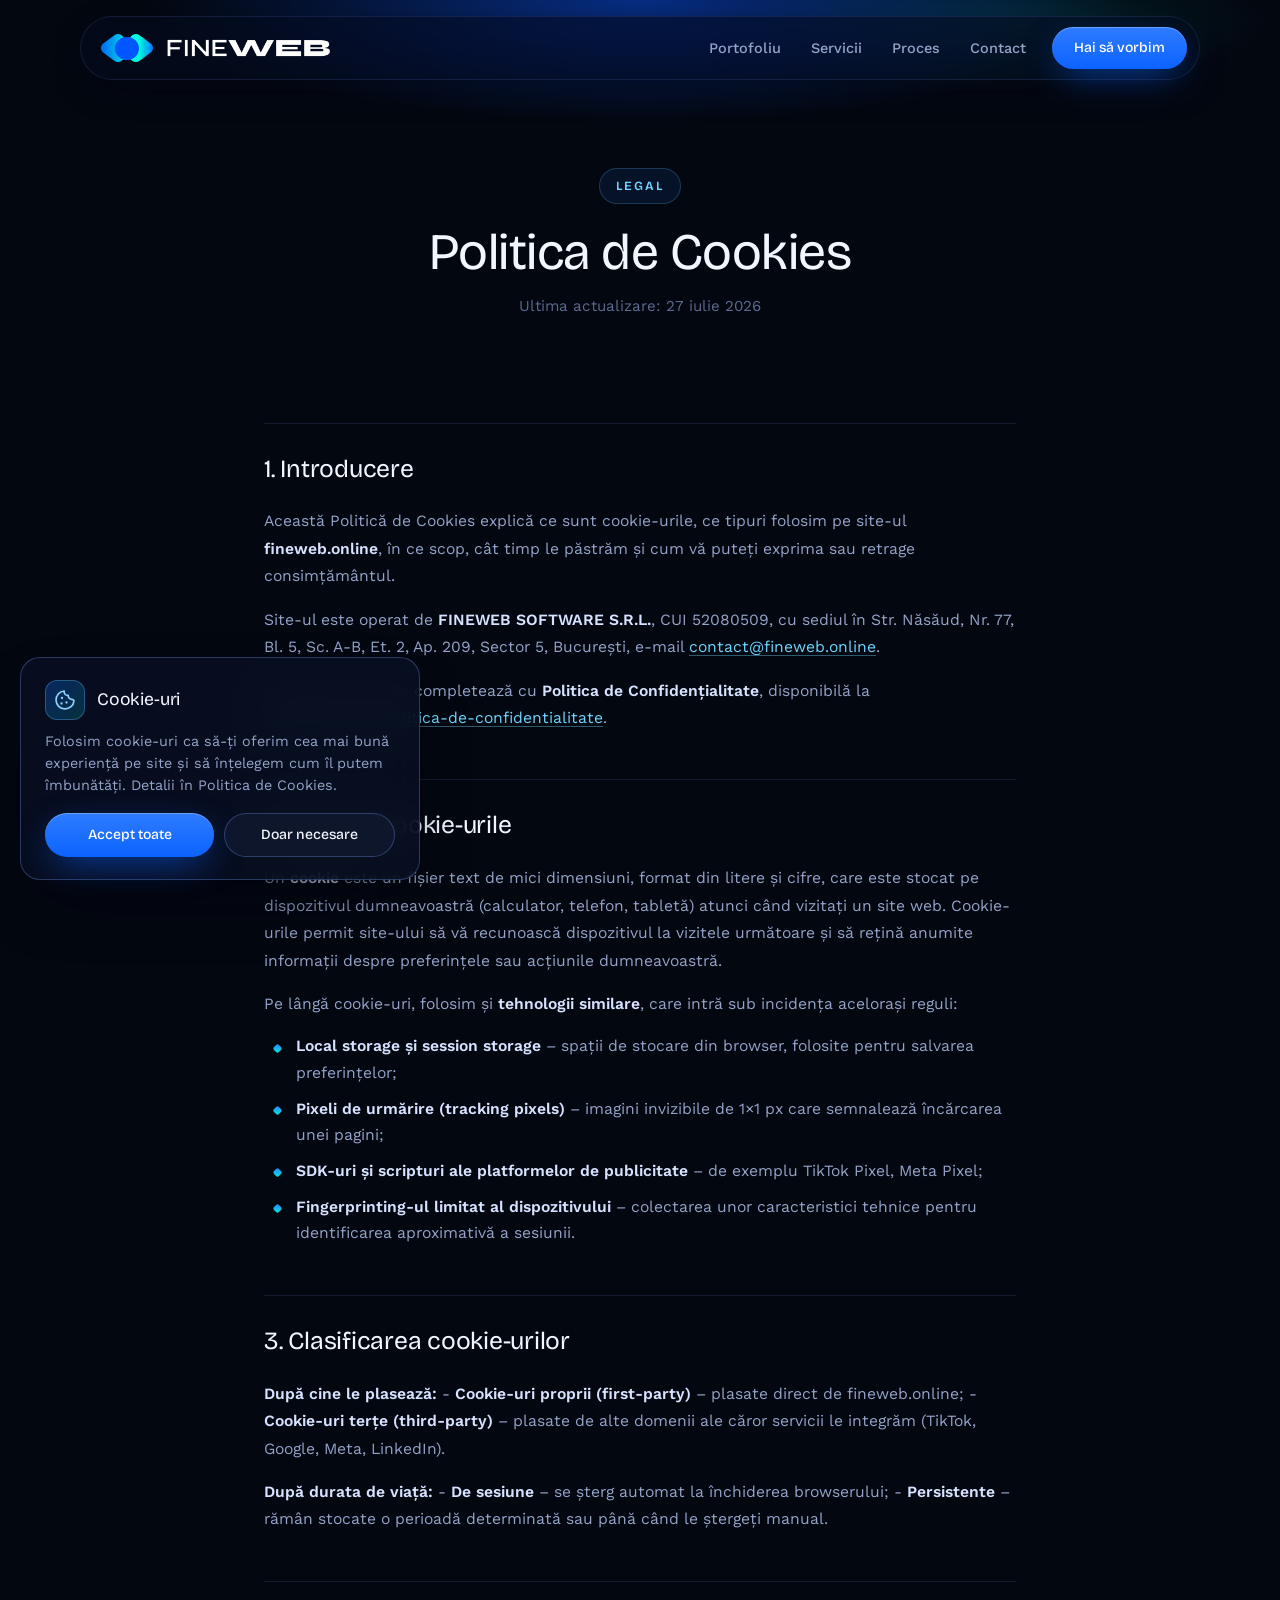
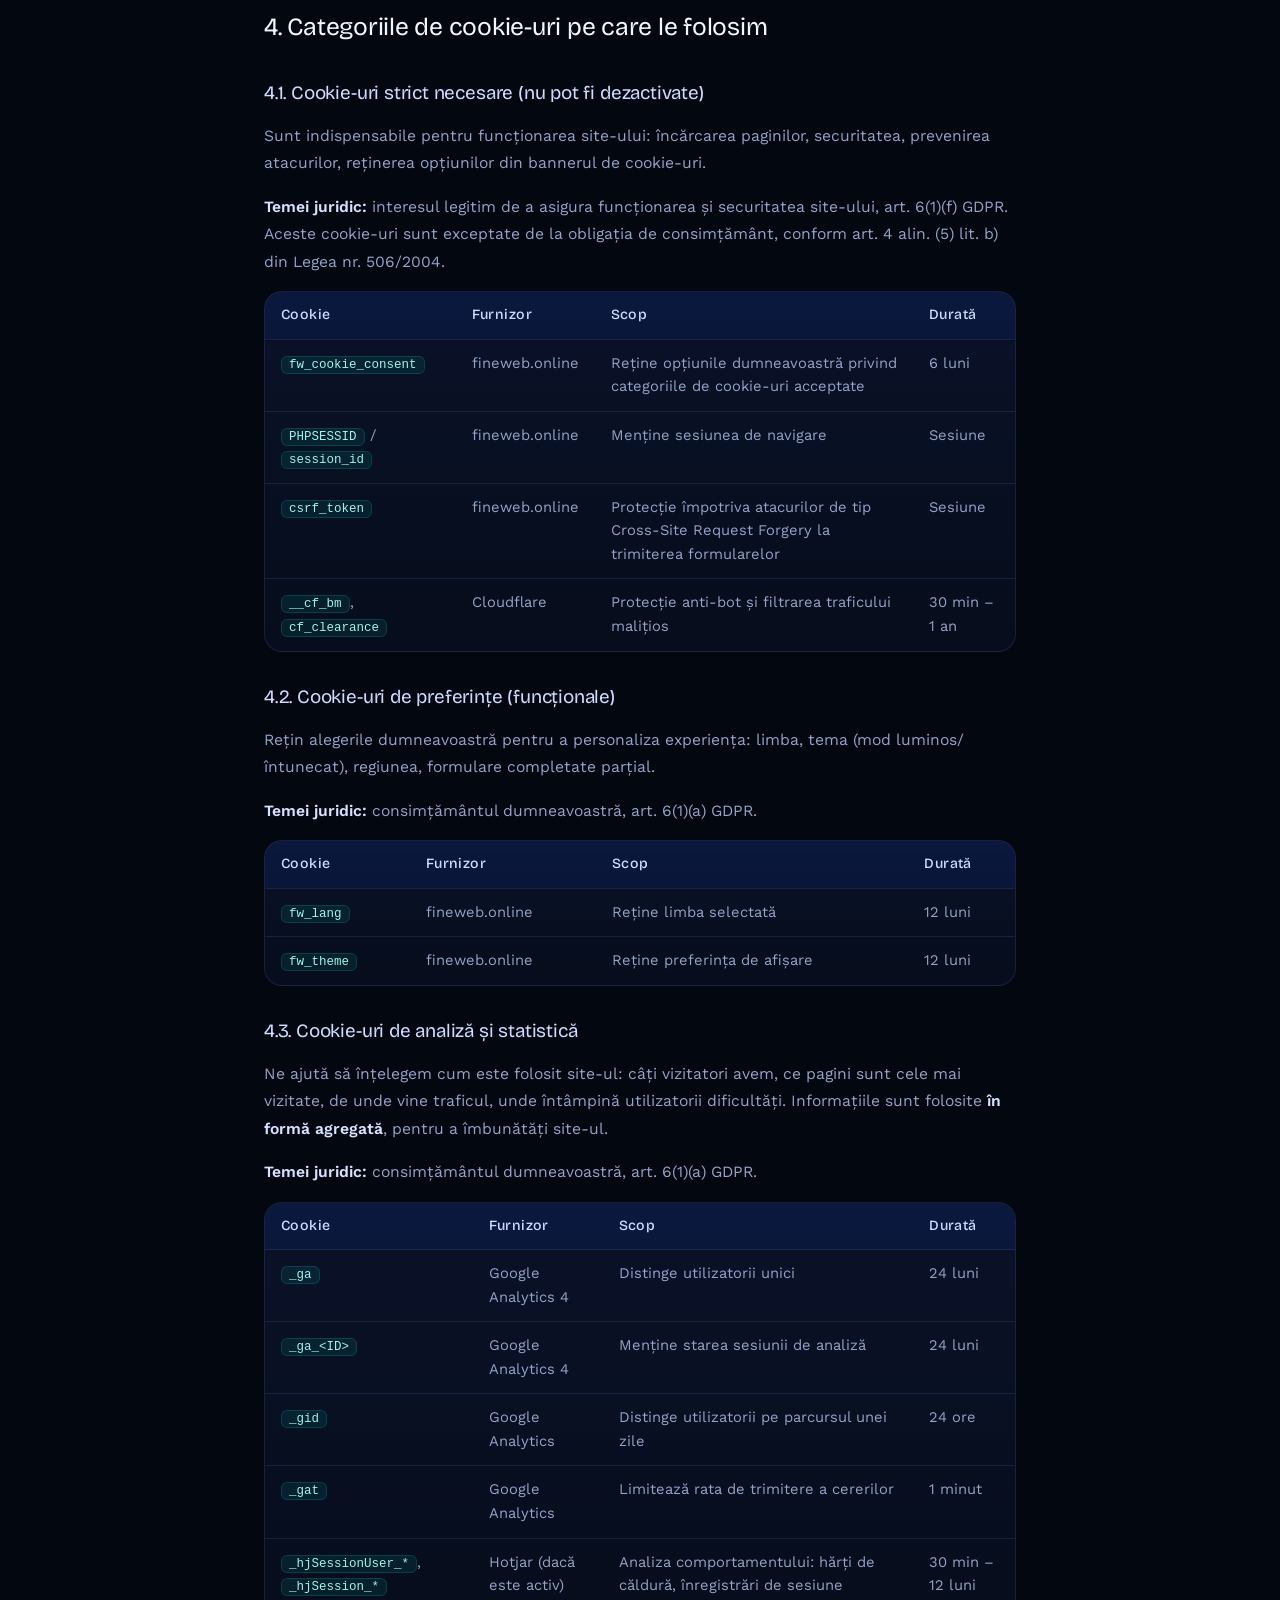
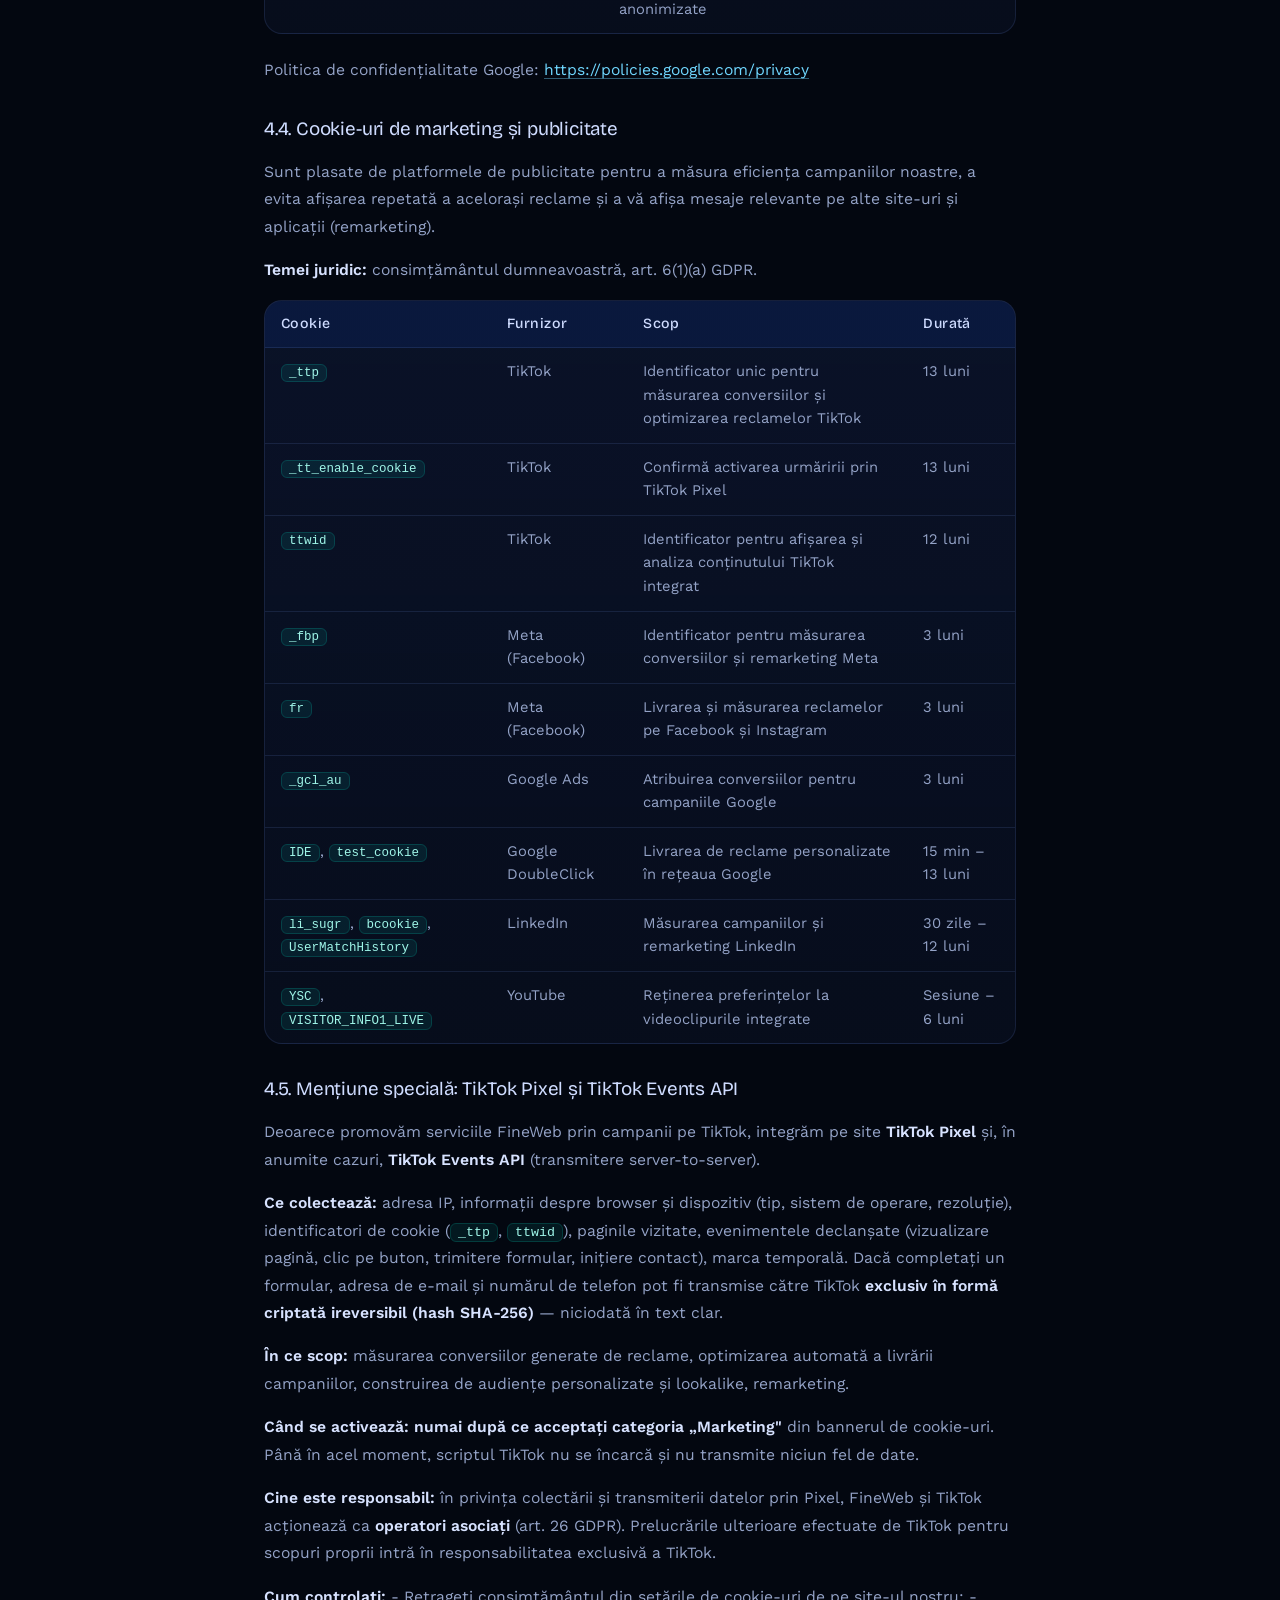
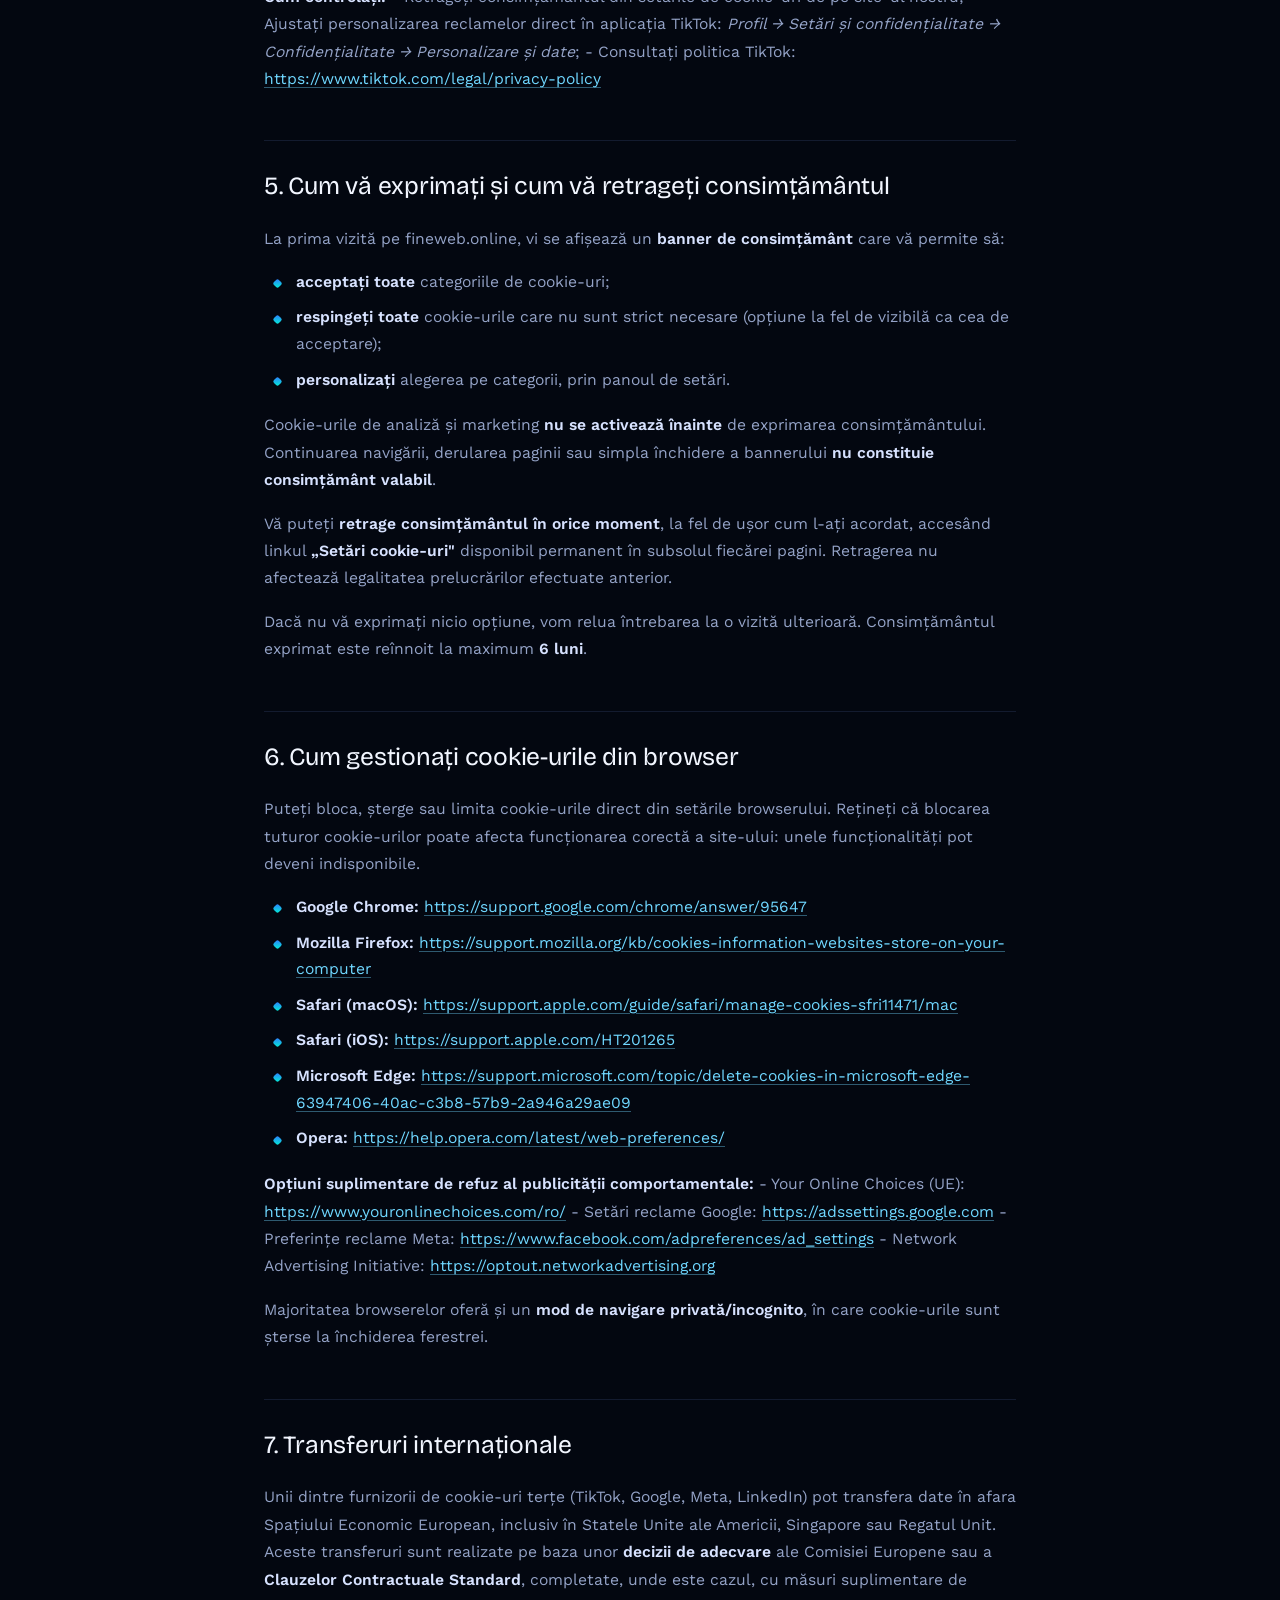
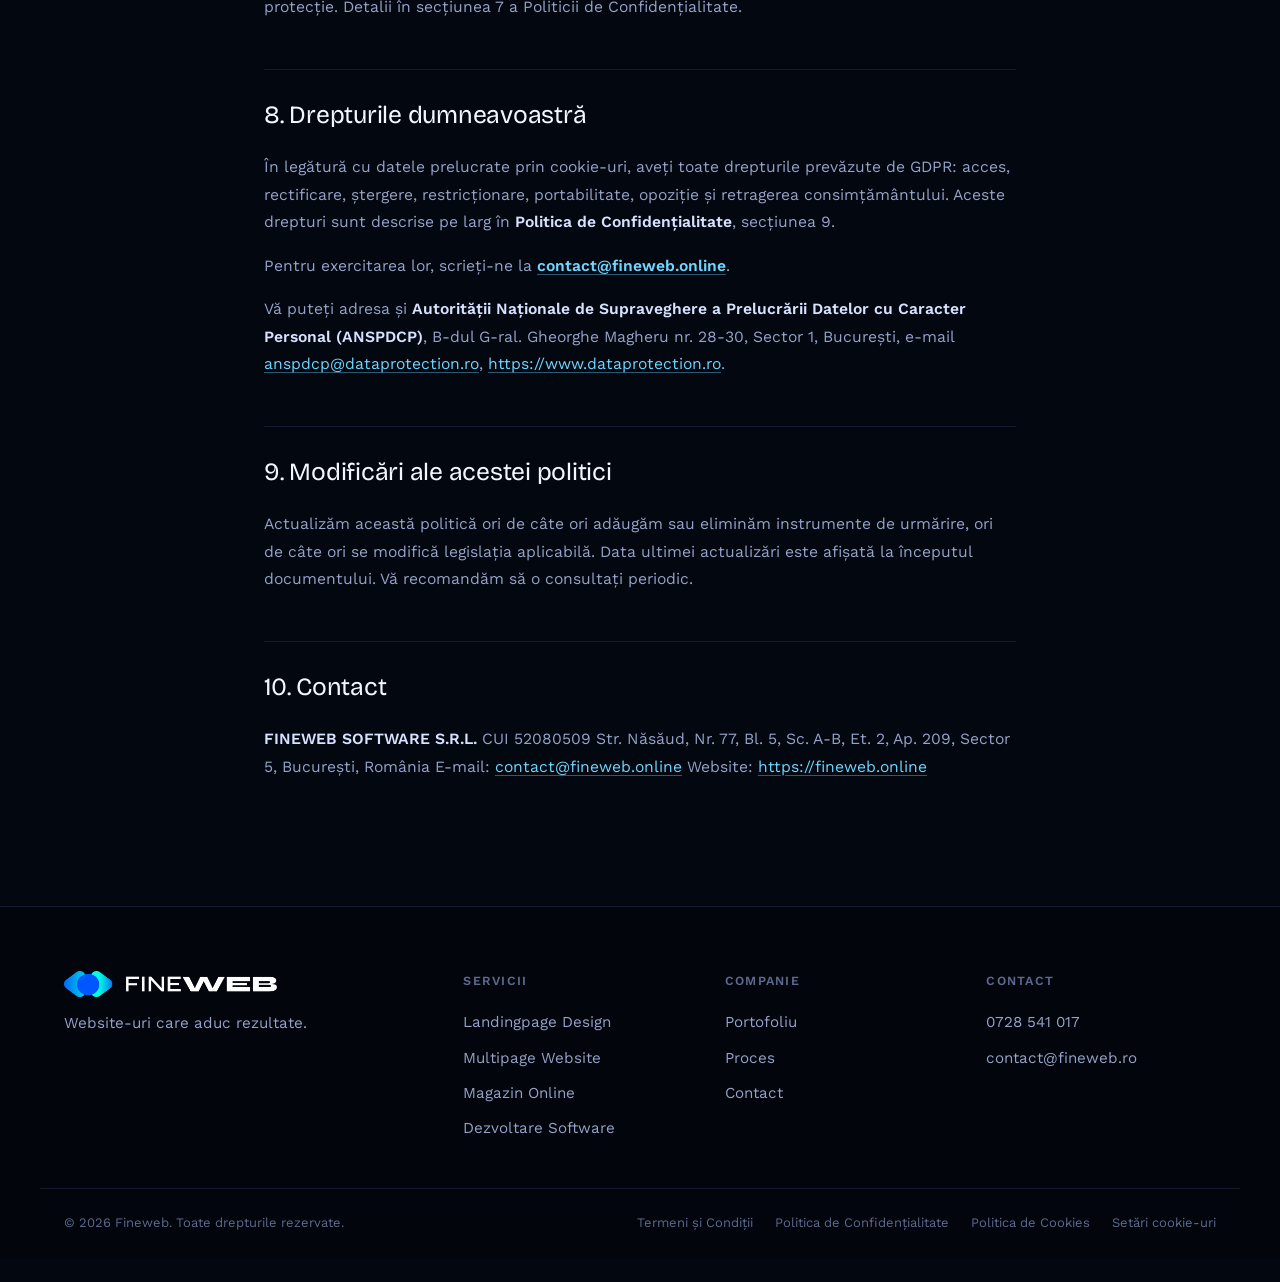
==== politica-cookies.html @ efbf8c19 "Add legal pages: terms, privacy policy, cookie policy Three styled pages generated from the provided" ====
<!doctype html>
<html lang="ro">
<head>
<meta charset="UTF-8">
<meta name="viewport" content="width=device-width, initial-scale=1">
<title>Politica de Cookies — Fineweb</title>
<meta name="description" content="Ce cookie-uri folosește site-ul Fineweb, în ce scop și cum îți poți gestiona consimțământul.">
<link rel="preload" href="assets/fonts/BricolageGrotesque-Variable.woff2" as="font" type="font/woff2" crossorigin>
<link rel="preload" href="assets/fonts/WorkSans-Variable.woff2" as="font" type="font/woff2" crossorigin>
<link rel="stylesheet" href="assets/css/style.css">
<link rel="icon" type="image/svg+xml" href="assets/img/logo.svg">
</head>
<body>

<a class="skip-link" href="#main">Sari la conținut</a>

<header class="site-header">
  <div class="nav-pill" id="nav-pill">
    <a class="logo" href="index.html" aria-label="Fineweb — acasă">
      <img class="logo-mark" src="assets/img/logo-full.png" alt="Fineweb" width="230" height="28">
    </a>

    <nav class="main-nav" id="main-nav">
      <a href="index.html#portofoliu">Portofoliu</a>
      <a href="index.html#servicii">Servicii</a>
      <a href="index.html#proces">Proces</a>
      <a href="index.html#contact">Contact</a>
    </nav>

    <a class="btn btn-primary btn-sm nav-cta" href="index.html#contact">Hai să vorbim</a>

    <button class="nav-toggle" id="nav-toggle" aria-expanded="false" aria-controls="main-nav" aria-label="Deschide meniul">
      <span></span><span></span><span></span>
    </button>
  </div>
</header>

<main id="main">
  <section class="legal-hero">
    <div class="hero-sky" aria-hidden="true"></div>
    <div class="container">
      <p class="eyebrow">Legal</p>
      <h1>Politica de Cookies</h1>
      <p class="legal-updated">Ultima actualizare: 27 iulie 2026</p>
    </div>
  </section>

  <article class="legal-content">
    <div class="container legal-container">
      <h2>1. Introducere</h2>
      <p>Această Politică de Cookies explică ce sunt cookie-urile, ce tipuri folosim pe site-ul <strong>fineweb.online</strong>, în ce scop, cât timp le păstrăm și cum vă puteți exprima sau retrage consimțământul.</p>
      <p>Site-ul este operat de <strong>FINEWEB SOFTWARE S.R.L.</strong>, CUI 52080509, cu sediul în Str. Năsăud, Nr. 77, Bl. 5, Sc. A-B, Et. 2, Ap. 209, Sector 5, București, e-mail <a href="mailto:contact@fineweb.online">contact@fineweb.online</a>.</p>
      <p>Această politică se completează cu <strong>Politica de Confidențialitate</strong>, disponibilă la <a href="politica-de-confidentialitate.html">fineweb.online/politica-de-confidentialitate</a>.</p>
      <h2>2. Ce sunt cookie-urile</h2>
      <p>Un <strong>cookie</strong> este un fișier text de mici dimensiuni, format din litere și cifre, care este stocat pe dispozitivul dumneavoastră (calculator, telefon, tabletă) atunci când vizitați un site web. Cookie-urile permit site-ului să vă recunoască dispozitivul la vizitele următoare și să rețină anumite informații despre preferințele sau acțiunile dumneavoastră.</p>
      <p>Pe lângă cookie-uri, folosim și <strong>tehnologii similare</strong>, care intră sub incidența acelorași reguli:</p>
      <ul>
      <li><strong>Local storage și session storage</strong> – spații de stocare din browser, folosite pentru salvarea preferințelor;</li>
      <li><strong>Pixeli de urmărire (tracking pixels)</strong> – imagini invizibile de 1×1 px care semnalează încărcarea unei pagini;</li>
      <li><strong>SDK-uri și scripturi ale platformelor de publicitate</strong> – de exemplu TikTok Pixel, Meta Pixel;</li>
      <li><strong>Fingerprinting-ul limitat al dispozitivului</strong> – colectarea unor caracteristici tehnice pentru identificarea aproximativă a sesiunii.</li>
      </ul>
      <h2>3. Clasificarea cookie-urilor</h2>
      <p><strong>După cine le plasează:</strong>
      - <strong>Cookie-uri proprii (first-party)</strong> – plasate direct de fineweb.online;
      - <strong>Cookie-uri terțe (third-party)</strong> – plasate de alte domenii ale căror servicii le integrăm (TikTok, Google, Meta, LinkedIn).</p>
      <p><strong>După durata de viață:</strong>
      - <strong>De sesiune</strong> – se șterg automat la închiderea browserului;
      - <strong>Persistente</strong> – rămân stocate o perioadă determinată sau până când le ștergeți manual.</p>
      <h2>4. Categoriile de cookie-uri pe care le folosim</h2>
      <h3>4.1. Cookie-uri strict necesare (nu pot fi dezactivate)</h3>
      <p>Sunt indispensabile pentru funcționarea site-ului: încărcarea paginilor, securitatea, prevenirea atacurilor, reținerea opțiunilor din bannerul de cookie-uri.</p>
      <p><strong>Temei juridic:</strong> interesul legitim de a asigura funcționarea și securitatea site-ului, art. 6(1)(f) GDPR. Aceste cookie-uri sunt exceptate de la obligația de consimțământ, conform art. 4 alin. (5) lit. b) din Legea nr. 506/2004.</p>
      <div class="table-wrap"><table>
      <thead>
      <tr>
      <th>Cookie</th>
      <th>Furnizor</th>
      <th>Scop</th>
      <th>Durată</th>
      </tr>
      </thead>
      <tbody>
      <tr>
      <td><code>fw_cookie_consent</code></td>
      <td>fineweb.online</td>
      <td>Reține opțiunile dumneavoastră privind categoriile de cookie-uri acceptate</td>
      <td>6 luni</td>
      </tr>
      <tr>
      <td><code>PHPSESSID</code> / <code>session_id</code></td>
      <td>fineweb.online</td>
      <td>Menține sesiunea de navigare</td>
      <td>Sesiune</td>
      </tr>
      <tr>
      <td><code>csrf_token</code></td>
      <td>fineweb.online</td>
      <td>Protecție împotriva atacurilor de tip Cross-Site Request Forgery la trimiterea formularelor</td>
      <td>Sesiune</td>
      </tr>
      <tr>
      <td><code>__cf_bm</code>, <code>cf_clearance</code></td>
      <td>Cloudflare</td>
      <td>Protecție anti-bot și filtrarea traficului malițios</td>
      <td>30 min – 1 an</td>
      </tr>
      </tbody>
      </table></div>
      <h3>4.2. Cookie-uri de preferințe (funcționale)</h3>
      <p>Rețin alegerile dumneavoastră pentru a personaliza experiența: limba, tema (mod luminos/întunecat), regiunea, formulare completate parțial.</p>
      <p><strong>Temei juridic:</strong> consimțământul dumneavoastră, art. 6(1)(a) GDPR.</p>
      <div class="table-wrap"><table>
      <thead>
      <tr>
      <th>Cookie</th>
      <th>Furnizor</th>
      <th>Scop</th>
      <th>Durată</th>
      </tr>
      </thead>
      <tbody>
      <tr>
      <td><code>fw_lang</code></td>
      <td>fineweb.online</td>
      <td>Reține limba selectată</td>
      <td>12 luni</td>
      </tr>
      <tr>
      <td><code>fw_theme</code></td>
      <td>fineweb.online</td>
      <td>Reține preferința de afișare</td>
      <td>12 luni</td>
      </tr>
      </tbody>
      </table></div>
      <h3>4.3. Cookie-uri de analiză și statistică</h3>
      <p>Ne ajută să înțelegem cum este folosit site-ul: câți vizitatori avem, ce pagini sunt cele mai vizitate, de unde vine traficul, unde întâmpină utilizatorii dificultăți. Informațiile sunt folosite <strong>în formă agregată</strong>, pentru a îmbunătăți site-ul.</p>
      <p><strong>Temei juridic:</strong> consimțământul dumneavoastră, art. 6(1)(a) GDPR.</p>
      <div class="table-wrap"><table>
      <thead>
      <tr>
      <th>Cookie</th>
      <th>Furnizor</th>
      <th>Scop</th>
      <th>Durată</th>
      </tr>
      </thead>
      <tbody>
      <tr>
      <td><code>_ga</code></td>
      <td>Google Analytics 4</td>
      <td>Distinge utilizatorii unici</td>
      <td>24 luni</td>
      </tr>
      <tr>
      <td><code>_ga_&lt;ID&gt;</code></td>
      <td>Google Analytics 4</td>
      <td>Menține starea sesiunii de analiză</td>
      <td>24 luni</td>
      </tr>
      <tr>
      <td><code>_gid</code></td>
      <td>Google Analytics</td>
      <td>Distinge utilizatorii pe parcursul unei zile</td>
      <td>24 ore</td>
      </tr>
      <tr>
      <td><code>_gat</code></td>
      <td>Google Analytics</td>
      <td>Limitează rata de trimitere a cererilor</td>
      <td>1 minut</td>
      </tr>
      <tr>
      <td><code>_hjSessionUser_*</code>, <code>_hjSession_*</code></td>
      <td>Hotjar (dacă este activ)</td>
      <td>Analiza comportamentului: hărți de căldură, înregistrări de sesiune anonimizate</td>
      <td>30 min – 12 luni</td>
      </tr>
      </tbody>
      </table></div>
      <p>Politica de confidențialitate Google: <a href="https://policies.google.com/privacy" target="_blank" rel="noopener">https://policies.google.com/privacy</a></p>
      <h3>4.4. Cookie-uri de marketing și publicitate</h3>
      <p>Sunt plasate de platformele de publicitate pentru a măsura eficiența campaniilor noastre, a evita afișarea repetată a acelorași reclame și a vă afișa mesaje relevante pe alte site-uri și aplicații (remarketing).</p>
      <p><strong>Temei juridic:</strong> consimțământul dumneavoastră, art. 6(1)(a) GDPR.</p>
      <div class="table-wrap"><table>
      <thead>
      <tr>
      <th>Cookie</th>
      <th>Furnizor</th>
      <th>Scop</th>
      <th>Durată</th>
      </tr>
      </thead>
      <tbody>
      <tr>
      <td><code>_ttp</code></td>
      <td>TikTok</td>
      <td>Identificator unic pentru măsurarea conversiilor și optimizarea reclamelor TikTok</td>
      <td>13 luni</td>
      </tr>
      <tr>
      <td><code>_tt_enable_cookie</code></td>
      <td>TikTok</td>
      <td>Confirmă activarea urmăririi prin TikTok Pixel</td>
      <td>13 luni</td>
      </tr>
      <tr>
      <td><code>ttwid</code></td>
      <td>TikTok</td>
      <td>Identificator pentru afișarea și analiza conținutului TikTok integrat</td>
      <td>12 luni</td>
      </tr>
      <tr>
      <td><code>_fbp</code></td>
      <td>Meta (Facebook)</td>
      <td>Identificator pentru măsurarea conversiilor și remarketing Meta</td>
      <td>3 luni</td>
      </tr>
      <tr>
      <td><code>fr</code></td>
      <td>Meta (Facebook)</td>
      <td>Livrarea și măsurarea reclamelor pe Facebook și Instagram</td>
      <td>3 luni</td>
      </tr>
      <tr>
      <td><code>_gcl_au</code></td>
      <td>Google Ads</td>
      <td>Atribuirea conversiilor pentru campaniile Google</td>
      <td>3 luni</td>
      </tr>
      <tr>
      <td><code>IDE</code>, <code>test_cookie</code></td>
      <td>Google DoubleClick</td>
      <td>Livrarea de reclame personalizate în rețeaua Google</td>
      <td>15 min – 13 luni</td>
      </tr>
      <tr>
      <td><code>li_sugr</code>, <code>bcookie</code>, <code>UserMatchHistory</code></td>
      <td>LinkedIn</td>
      <td>Măsurarea campaniilor și remarketing LinkedIn</td>
      <td>30 zile – 12 luni</td>
      </tr>
      <tr>
      <td><code>YSC</code>, <code>VISITOR_INFO1_LIVE</code></td>
      <td>YouTube</td>
      <td>Reținerea preferințelor la videoclipurile integrate</td>
      <td>Sesiune – 6 luni</td>
      </tr>
      </tbody>
      </table></div>
      <h3>4.5. Mențiune specială: TikTok Pixel și TikTok Events API</h3>
      <p>Deoarece promovăm serviciile FineWeb prin campanii pe TikTok, integrăm pe site <strong>TikTok Pixel</strong> și, în anumite cazuri, <strong>TikTok Events API</strong> (transmitere server-to-server).</p>
      <p><strong>Ce colectează:</strong> adresa IP, informații despre browser și dispozitiv (tip, sistem de operare, rezoluție), identificatori de cookie (<code>_ttp</code>, <code>ttwid</code>), paginile vizitate, evenimentele declanșate (vizualizare pagină, clic pe buton, trimitere formular, inițiere contact), marca temporală. Dacă completați un formular, adresa de e-mail și numărul de telefon pot fi transmise către TikTok <strong>exclusiv în formă criptată ireversibil (hash SHA-256)</strong> — niciodată în text clar.</p>
      <p><strong>În ce scop:</strong> măsurarea conversiilor generate de reclame, optimizarea automată a livrării campaniilor, construirea de audiențe personalizate și lookalike, remarketing.</p>
      <p><strong>Când se activează:</strong> <strong>numai după ce acceptați categoria „Marketing"</strong> din bannerul de cookie-uri. Până în acel moment, scriptul TikTok nu se încarcă și nu transmite niciun fel de date.</p>
      <p><strong>Cine este responsabil:</strong> în privința colectării și transmiterii datelor prin Pixel, FineWeb și TikTok acționează ca <strong>operatori asociați</strong> (art. 26 GDPR). Prelucrările ulterioare efectuate de TikTok pentru scopuri proprii intră în responsabilitatea exclusivă a TikTok.</p>
      <p><strong>Cum controlați:</strong>
      - Retrageți consimțământul din setările de cookie-uri de pe site-ul nostru;
      - Ajustați personalizarea reclamelor direct în aplicația TikTok: <em>Profil → Setări și confidențialitate → Confidențialitate → Personalizare și date</em>;
      - Consultați politica TikTok: <a href="https://www.tiktok.com/legal/privacy-policy" target="_blank" rel="noopener">https://www.tiktok.com/legal/privacy-policy</a></p>
      <h2>5. Cum vă exprimați și cum vă retrageți consimțământul</h2>
      <p>La prima vizită pe fineweb.online, vi se afișează un <strong>banner de consimțământ</strong> care vă permite să:</p>
      <ul>
      <li><strong>acceptați toate</strong> categoriile de cookie-uri;</li>
      <li><strong>respingeți toate</strong> cookie-urile care nu sunt strict necesare (opțiune la fel de vizibilă ca cea de acceptare);</li>
      <li><strong>personalizați</strong> alegerea pe categorii, prin panoul de setări.</li>
      </ul>
      <p>Cookie-urile de analiză și marketing <strong>nu se activează înainte</strong> de exprimarea consimțământului. Continuarea navigării, derularea paginii sau simpla închidere a bannerului <strong>nu constituie consimțământ valabil</strong>.</p>
      <p>Vă puteți <strong>retrage consimțământul în orice moment</strong>, la fel de ușor cum l-ați acordat, accesând linkul <strong>„Setări cookie-uri"</strong> disponibil permanent în subsolul fiecărei pagini. Retragerea nu afectează legalitatea prelucrărilor efectuate anterior.</p>
      <p>Dacă nu vă exprimați nicio opțiune, vom relua întrebarea la o vizită ulterioară. Consimțământul exprimat este reînnoit la maximum <strong>6 luni</strong>.</p>
      <h2>6. Cum gestionați cookie-urile din browser</h2>
      <p>Puteți bloca, șterge sau limita cookie-urile direct din setările browserului. Rețineți că blocarea tuturor cookie-urilor poate afecta funcționarea corectă a site-ului: unele funcționalități pot deveni indisponibile.</p>
      <ul>
      <li><strong>Google Chrome:</strong> <a href="https://support.google.com/chrome/answer/95647" target="_blank" rel="noopener">https://support.google.com/chrome/answer/95647</a></li>
      <li><strong>Mozilla Firefox:</strong> <a href="https://support.mozilla.org/kb/cookies-information-websites-store-on-your-computer" target="_blank" rel="noopener">https://support.mozilla.org/kb/cookies-information-websites-store-on-your-computer</a></li>
      <li><strong>Safari (macOS):</strong> <a href="https://support.apple.com/guide/safari/manage-cookies-sfri11471/mac" target="_blank" rel="noopener">https://support.apple.com/guide/safari/manage-cookies-sfri11471/mac</a></li>
      <li><strong>Safari (iOS):</strong> <a href="https://support.apple.com/HT201265" target="_blank" rel="noopener">https://support.apple.com/HT201265</a></li>
      <li><strong>Microsoft Edge:</strong> <a href="https://support.microsoft.com/topic/delete-cookies-in-microsoft-edge-63947406-40ac-c3b8-57b9-2a946a29ae09" target="_blank" rel="noopener">https://support.microsoft.com/topic/delete-cookies-in-microsoft-edge-63947406-40ac-c3b8-57b9-2a946a29ae09</a></li>
      <li><strong>Opera:</strong> <a href="https://help.opera.com/latest/web-preferences/" target="_blank" rel="noopener">https://help.opera.com/latest/web-preferences/</a></li>
      </ul>
      <p><strong>Opțiuni suplimentare de refuz al publicității comportamentale:</strong>
      - Your Online Choices (UE): <a href="https://www.youronlinechoices.com/ro/" target="_blank" rel="noopener">https://www.youronlinechoices.com/ro/</a>
      - Setări reclame Google: <a href="https://adssettings.google.com" target="_blank" rel="noopener">https://adssettings.google.com</a>
      - Preferințe reclame Meta: <a href="https://www.facebook.com/adpreferences/ad_settings" target="_blank" rel="noopener">https://www.facebook.com/adpreferences/ad_settings</a>
      - Network Advertising Initiative: <a href="https://optout.networkadvertising.org" target="_blank" rel="noopener">https://optout.networkadvertising.org</a></p>
      <p>Majoritatea browserelor oferă și un <strong>mod de navigare privată/incognito</strong>, în care cookie-urile sunt șterse la închiderea ferestrei.</p>
      <h2>7. Transferuri internaționale</h2>
      <p>Unii dintre furnizorii de cookie-uri terțe (TikTok, Google, Meta, LinkedIn) pot transfera date în afara Spațiului Economic European, inclusiv în Statele Unite ale Americii, Singapore sau Regatul Unit. Aceste transferuri sunt realizate pe baza unor <strong>decizii de adecvare</strong> ale Comisiei Europene sau a <strong>Clauzelor Contractuale Standard</strong>, completate, unde este cazul, cu măsuri suplimentare de protecție. Detalii în secțiunea 7 a Politicii de Confidențialitate.</p>
      <h2>8. Drepturile dumneavoastră</h2>
      <p>În legătură cu datele prelucrate prin cookie-uri, aveți toate drepturile prevăzute de GDPR: acces, rectificare, ștergere, restricționare, portabilitate, opoziție și retragerea consimțământului. Aceste drepturi sunt descrise pe larg în <strong>Politica de Confidențialitate</strong>, secțiunea 9.</p>
      <p>Pentru exercitarea lor, scrieți-ne la <strong><a href="mailto:contact@fineweb.online">contact@fineweb.online</a></strong>.</p>
      <p>Vă puteți adresa și <strong>Autorității Naționale de Supraveghere a Prelucrării Datelor cu Caracter Personal (ANSPDCP)</strong>, B-dul G-ral. Gheorghe Magheru nr. 28-30, Sector 1, București, e-mail <a href="mailto:anspdcp@dataprotection.ro">anspdcp@dataprotection.ro</a>, <a href="https://www.dataprotection.ro" target="_blank" rel="noopener">https://www.dataprotection.ro</a>.</p>
      <h2>9. Modificări ale acestei politici</h2>
      <p>Actualizăm această politică ori de câte ori adăugăm sau eliminăm instrumente de urmărire, ori de câte ori se modifică legislația aplicabilă. Data ultimei actualizări este afișată la începutul documentului. Vă recomandăm să o consultați periodic.</p>
      <h2>10. Contact</h2>
      <p><strong>FINEWEB SOFTWARE S.R.L.</strong>
      CUI 52080509
      Str. Năsăud, Nr. 77, Bl. 5, Sc. A-B, Et. 2, Ap. 209, Sector 5, București, România
      E-mail: <a href="mailto:contact@fineweb.online">contact@fineweb.online</a>
      Website: <a href="https://fineweb.online" target="_blank" rel="noopener">https://fineweb.online</a></p>
    </div>
  </article>
</main>

<footer class="site-footer">
  <div class="container footer-inner">
    <div class="footer-brand">
      <a class="logo" href="index.html" aria-label="Fineweb — acasă">
        <img class="logo-mark" src="assets/img/logo-full.png" alt="Fineweb" width="213" height="26">
      </a>
      <p>Website-uri care aduc rezultate.</p>
    </div>

    <nav class="footer-col" aria-label="Servicii">
      <h4>Servicii</h4>
      <a href="index.html#servicii">Landingpage Design</a>
      <a href="index.html#servicii">Multipage Website</a>
      <a href="index.html#servicii">Magazin Online</a>
      <a href="index.html#servicii">Dezvoltare Software</a>
    </nav>

    <nav class="footer-col" aria-label="Companie">
      <h4>Companie</h4>
      <a href="index.html#portofoliu">Portofoliu</a>
      <a href="index.html#proces">Proces</a>
      <a href="index.html#contact">Contact</a>
    </nav>

    <div class="footer-col">
      <h4>Contact</h4>
      <a href="tel:+40728541017">0728 541 017</a>
      <a href="mailto:contact@fineweb.ro">contact@fineweb.ro</a>
    </div>
  </div>
  <div class="container footer-bottom">
    <p>© 2026 Fineweb. Toate drepturile rezervate.</p>
    <nav class="footer-legal" aria-label="Legal">
      <a href="termeni-si-conditii.html">Termeni și Condiții</a>
      <a href="politica-de-confidentialitate.html">Politica de Confidențialitate</a>
      <a href="politica-cookies.html">Politica de Cookies</a>
      <button type="button" id="cookie-settings">Setări cookie-uri</button>
    </nav>
  </div>
</footer>

<div class="cookie-banner" id="cookie-banner" role="dialog" aria-label="Preferințe cookie-uri" hidden>
  <div class="cookie-top">
    <span class="cookie-icon" aria-hidden="true">
      <svg width="24" height="24" viewBox="0 0 24 24" fill="none">
        <path d="M21 12.8A9 9 0 1 1 11.2 3a3.6 3.6 0 0 0 4 4.4 3.6 3.6 0 0 0 3.9 3.9c.6 0 1.3.6 1.9 1.5Z" stroke="currentColor" stroke-width="1.7" stroke-linejoin="round"/>
        <circle cx="9" cy="10" r="1.15" fill="currentColor"/>
        <circle cx="13.5" cy="14.5" r="1.15" fill="currentColor"/>
        <circle cx="8.5" cy="15.5" r="1.15" fill="currentColor"/>
      </svg>
    </span>
    <h3>Cookie-uri</h3>
  </div>
  <p>Folosim cookie-uri ca să-ți oferim cea mai bună experiență pe site și să înțelegem cum îl putem îmbunătăți. Detalii în <a href="politica-cookies.html">Politica de Cookies</a>.</p>
  <div class="cookie-actions">
    <button type="button" class="btn btn-primary btn-sm" id="cookie-accept">Accept toate</button>
    <button type="button" class="btn btn-ghost btn-sm" id="cookie-necessary">Doar necesare</button>
  </div>
</div>

<script src="assets/js/main.js"></script>
</body>
</html>
---- assets/css/style.css ----
/* ============ Fonts ============ */
@font-face {
  font-family: 'Bricolage Grotesque';
  src: url('../fonts/BricolageGrotesque-Variable.woff2') format('woff2-variations'),
       url('../fonts/BricolageGrotesque-Variable.woff2') format('woff2');
  font-weight: 200 800;
  font-stretch: 75% 100%;
  font-style: normal;
  font-display: swap;
}
@font-face {
  font-family: 'Work Sans';
  src: url('../fonts/WorkSans-Variable.woff2') format('woff2-variations'),
       url('../fonts/WorkSans-Variable.woff2') format('woff2');
  font-weight: 100 900;
  font-style: normal;
  font-display: swap;
}

/* ============ Tokens ============ */
:root{
  --bg: #030710;
  --bg-deep: #02050c;
  --surface-solid: #0a1226;
  --card: linear-gradient(180deg, rgba(16, 28, 60, 0.55), rgba(8, 14, 30, 0.85));
  --border: rgba(126, 160, 255, 0.13);
  --border-strong: rgba(126, 160, 255, 0.30);
  --text: #f2f6ff;
  --muted: #94a3c7;
  --muted-2: #5c6a8f;
  --blue: #0b63ff;
  --blue-bright: #2f7bff;
  --cyan: #00f0d4;
  --warm-a: #ff7a5c;
  --warm-b: #ffb46b;
  --grad: linear-gradient(93deg, #3d8bff 0%, #6ea8ff 45%, #00f0d4 100%);
  --grad-warm: linear-gradient(93deg, #ff7a5c, #ffb46b);
  --radius-lg: 26px;
  --radius-md: 18px;
  --font-display: 'Bricolage Grotesque', 'Work Sans', system-ui, sans-serif;
  --font-body: 'Work Sans', system-ui, -apple-system, sans-serif;
}

/* ============ Reset ============ */
*, *::before, *::after { box-sizing: border-box; }
html { scroll-behavior: smooth; }
body, h1, h2, h3, h4, p, dl, dd, figure { margin: 0; }
ul, ol { margin: 0; padding: 0; list-style: none; }
img { max-width: 100%; display: block; }
a { color: inherit; text-decoration: none; }
button { font: inherit; color: inherit; background: none; border: none; cursor: pointer; }
input, select, textarea { font: inherit; }

body{
  background: var(--bg);
  color: var(--text);
  font-family: var(--font-body);
  font-size: 16px;
  line-height: 1.6;
  -webkit-font-smoothing: antialiased;
  overflow-x: hidden;
}

.container{
  width: 100%;
  max-width: 1200px;
  margin-inline: auto;
  padding-inline: 24px;
}

.section{ padding: 110px 0; position: relative; }

.skip-link{
  position: absolute;
  left: -999px;
  background: var(--blue);
  color: #fff;
  padding: 12px 20px;
  border-radius: 999px;
  z-index: 999;
}
.skip-link:focus{ left: 24px; top: 24px; }

::selection{ background: var(--blue); color: #fff; }

/* ============ Type helpers ============ */
h1, h2, h3 { font-family: var(--font-display); font-weight: 400; letter-spacing: -0.01em; }
.gradient-text{
  background: var(--grad);
  -webkit-background-clip: text;
  background-clip: text;
  color: transparent;
}
.warm-text{
  background: var(--grad-warm);
  -webkit-background-clip: text;
  background-clip: text;
  color: transparent;
}
.eyebrow{
  display: inline-flex;
  align-items: center;
  gap: 8px;
  font-family: var(--font-display);
  font-size: 12.5px;
  font-weight: 600;
  letter-spacing: 0.15em;
  text-transform: uppercase;
  color: #6fd7ff;
  background: rgba(47, 123, 255, 0.10);
  border: 1px solid rgba(111, 195, 255, 0.22);
  padding: 7px 16px;
  border-radius: 999px;
  margin-bottom: 20px;
}
.eyebrow-warm{
  color: var(--warm-b);
  background: rgba(255, 122, 92, 0.08);
  border-color: rgba(255, 180, 107, 0.28);
}

/* ============ Buttons ============ */
.btn{
  display: inline-flex;
  align-items: center;
  justify-content: center;
  gap: 10px;
  padding: 15px 30px;
  border-radius: 999px;
  font-family: var(--font-display);
  font-weight: 500;
  font-size: 15px;
  transition: transform .18s ease, box-shadow .18s ease, background .18s ease, border-color .18s ease;
  white-space: nowrap;
}
.btn-primary{
  background: linear-gradient(180deg, var(--blue-bright), var(--blue));
  color: #fff;
  box-shadow:
    inset 0 1px 0 rgba(255,255,255,0.28),
    0 12px 36px -10px rgba(11, 99, 255, 0.75);
}
.btn-primary:hover{
  transform: translateY(-2px);
  box-shadow:
    inset 0 1px 0 rgba(255,255,255,0.28),
    0 18px 46px -10px rgba(11, 99, 255, 0.9);
}
.btn-ghost{
  background: rgba(148, 178, 255, 0.05);
  color: var(--text);
  border: 1px solid var(--border-strong);
  backdrop-filter: blur(8px);
}
.btn-ghost:hover{
  border-color: rgba(0, 240, 212, 0.55);
  color: #9ff5e8;
}
.btn-sm{ padding: 10px 22px; font-size: 14px; }
.btn-lg{ padding: 17px 34px; font-size: 16px; }
.btn-block{ width: 100%; }

/* ============ Nav (floating pill) ============ */
.site-header{
  position: fixed;
  top: 0; left: 0; right: 0;
  z-index: 100;
  display: flex;
  justify-content: center;
  padding: 16px 16px 0;
  pointer-events: none;
}
.nav-pill{
  pointer-events: auto;
  display: flex;
  align-items: center;
  gap: 26px;
  width: min(1120px, 100%);
  padding: 10px 12px 10px 20px;
  border-radius: 999px;
  background: rgba(6, 12, 28, 0.62);
  border: 1px solid var(--border);
  backdrop-filter: blur(18px) saturate(150%);
  -webkit-backdrop-filter: blur(18px) saturate(150%);
  box-shadow: 0 12px 40px -18px rgba(2, 6, 18, 0.9);
  position: relative;
}
.logo{
  display: flex;
  align-items: center;
  gap: 11px;
  font-family: var(--font-display);
  font-weight: 500;
  font-size: 21px;
  margin-right: auto;
}
.logo-mark{ height: 28px; width: auto; }
.main-nav{
  display: flex;
  align-items: center;
  gap: 30px;
  font-size: 14.5px;
  font-weight: 500;
}
.main-nav a{
  color: var(--muted);
  transition: color .15s ease;
}
.main-nav a:hover{ color: #fff; }
.nav-toggle{
  display: none;
  flex-direction: column;
  justify-content: center;
  align-items: center;
  gap: 5px;
  width: 42px;
  height: 42px;
}
.nav-toggle span{
  display: block;
  width: 20px; height: 2px;
  background: var(--text);
  border-radius: 2px;
}

/* ============ Hero ============ */
.hero{
  position: relative;
  padding: 172px 0 0;
  overflow: hidden;
}
.hero-sky{
  position: absolute;
  inset: 0;
  background:
    radial-gradient(52% 44% at 50% 0%, rgba(11, 84, 245, 0.50) 0%, rgba(11, 84, 245, 0.16) 48%, transparent 74%),
    radial-gradient(30% 26% at 78% 6%, rgba(0, 240, 212, 0.13) 0%, transparent 70%);
  pointer-events: none;
}
.hero-grid{
  position: absolute;
  inset: 0;
  background-image: radial-gradient(rgba(163, 196, 255, 0.14) 1px, transparent 1.4px);
  background-size: 30px 30px;
  -webkit-mask-image: radial-gradient(56% 46% at 50% 4%, #000 15%, transparent 78%);
  mask-image: radial-gradient(56% 46% at 50% 4%, #000 15%, transparent 78%);
  pointer-events: none;
}
.hero-orb{
  position: absolute;
  border-radius: 50%;
  filter: blur(100px);
  pointer-events: none;
  opacity: .8;
}
.hero-orb-a{
  width: 560px; height: 560px;
  background: radial-gradient(circle, rgba(11, 99, 255, 0.32), transparent 68%);
  top: -160px; left: -140px;
  animation: drift 14s ease-in-out infinite alternate;
}
.hero-orb-b{
  width: 480px; height: 480px;
  background: radial-gradient(circle, rgba(0, 240, 212, 0.14), transparent 68%);
  top: 40px; right: -160px;
  animation: drift 18s ease-in-out infinite alternate-reverse;
}
@keyframes drift{
  from{ transform: translate3d(0,0,0); }
  to{ transform: translate3d(60px, 40px, 0); }
}

.hero-inner{
  position: relative;
  z-index: 2;
  text-align: center;
  display: flex;
  flex-direction: column;
  align-items: center;
}
.hero-title{
  font-size: clamp(2.7rem, 6.6vw, 5.4rem);
  line-height: 1.04;
  letter-spacing: -0.02em;
  margin-bottom: 28px;
  text-wrap: balance;
}
.hero-sub{
  font-size: clamp(1.05rem, 1.6vw, 1.22rem);
  color: var(--muted);
  max-width: 640px;
  margin-bottom: 40px;
}
.hero-actions{
  display: flex;
  flex-wrap: wrap;
  justify-content: center;
  gap: 16px;
}

/* --- 3D stage --- */
.hero-stage{
  position: relative;
  z-index: 1;
  height: clamp(300px, 34vw, 520px);
  margin-top: 64px;
  perspective: 1600px;
}
.stage-glow{
  position: absolute;
  left: 50%; bottom: -12%;
  width: 74%; height: 46%;
  transform: translateX(-50%);
  background: radial-gradient(50% 62% at 50% 100%, rgba(11, 99, 255, 0.4), transparent 72%);
  filter: blur(30px);
  pointer-events: none;
}
.stage-card{
  position: absolute;
  top: 0;
  left: 50%;
  border-radius: 16px;
  overflow: hidden;
  background: #0a1226;
  border: 1px solid rgba(140, 174, 255, 0.22);
  box-shadow: 0 40px 90px -30px rgba(1, 4, 14, 0.9);
  will-change: transform;
}
.stage-card img{ width: 100%; height: auto; display: block; }
.frame-bar{
  display: flex;
  gap: 6px;
  padding: 10px 14px;
  background: rgba(10, 18, 38, 0.96);
  border-bottom: 1px solid rgba(140, 174, 255, 0.14);
}
.frame-bar i{
  width: 8px; height: 8px;
  border-radius: 50%;
  background: rgba(163, 196, 255, 0.22);
}
.stage-center{
  width: min(58%, 720px);
  transform: translateX(-50%) translateY(calc(var(--tilt-y, 0) * 1px)) rotateY(calc(var(--tilt-x, 0) * 1deg));
  z-index: 3;
  transition: box-shadow .3s ease;
}
.stage-center:hover{
  box-shadow: 0 50px 110px -30px rgba(11, 99, 255, 0.45);
}
.stage-left, .stage-right{
  width: min(44%, 520px);
  z-index: 1;
  filter: brightness(0.52) saturate(0.9);
  top: 7%;
}
.stage-left{
  transform: translateX(-124%) rotateY(34deg) scale(.94);
  transform-origin: right center;
}
.stage-right{
  transform: translateX(24%) rotateY(-34deg) scale(.94);
  transform-origin: left center;
}

/* Floating chips */
.chip{
  position: absolute;
  z-index: 5;
  display: inline-flex;
  align-items: center;
  gap: 7px;
  font-family: var(--font-display);
  font-weight: 500;
  font-size: 13.5px;
  color: #cfdcff;
  background: rgba(8, 16, 36, 0.72);
  border: 1px solid rgba(126, 160, 255, 0.3);
  padding: 10px 16px;
  border-radius: 999px;
  backdrop-filter: blur(10px);
  -webkit-backdrop-filter: blur(10px);
  box-shadow: 0 18px 40px -18px rgba(1, 4, 14, 0.9);
  animation: floaty 6s ease-in-out infinite alternate;
}
.chip b{
  font-weight: 700;
  background: var(--grad);
  -webkit-background-clip: text;
  background-clip: text;
  color: transparent;
}
.chip-1{ left: 7%; top: -3%; }
.chip-2{ right: 6%; top: 12%; animation-delay: -2.2s; }
.chip-3{ right: 20%; bottom: 4%; animation-delay: -4.1s; }
@keyframes floaty{
  from{ transform: translateY(-7px); }
  to{ transform: translateY(7px); }
}

/* --- Hero stats --- */
.hero-stats{
  position: relative;
  z-index: 2;
  display: grid;
  grid-template-columns: repeat(4, 1fr);
  width: min(880px, calc(100% - 48px));
  margin: -6px auto 0;
  padding: 30px 0 44px;
  border-top: 1px solid var(--border);
  text-align: center;
}
.stat dt{
  font-family: var(--font-display);
  font-weight: 400;
  font-size: clamp(1.6rem, 3vw, 2.3rem);
  background: var(--grad);
  -webkit-background-clip: text;
  background-clip: text;
  color: transparent;
}
.stat dd{ font-size: 13.5px; color: var(--muted); margin-top: 4px; }

/* ============ Marquee ============ */
.marquee{
  border-top: 1px solid var(--border);
  border-bottom: 1px solid var(--border);
  background: rgba(8, 15, 34, 0.5);
  overflow: hidden;
  padding: 22px 0;
  -webkit-mask-image: linear-gradient(90deg, transparent, #000 12%, #000 88%, transparent);
  mask-image: linear-gradient(90deg, transparent, #000 12%, #000 88%, transparent);
}
.marquee-track{
  display: flex;
  align-items: center;
  gap: 44px;
  width: max-content;
  font-family: var(--font-display);
  font-weight: 450;
  font-size: 17px;
  color: #8fa5d4;
  animation: marquee 30s linear infinite;
}
.marquee-track i{
  font-style: normal;
  color: var(--cyan);
  font-size: 12px;
  opacity: .8;
}
@keyframes marquee{
  from{ transform: translateX(0); }
  to{ transform: translateX(-50%); }
}

/* ============ Section heads ============ */
.section-head{
  max-width: 720px;
  margin: 0 auto 60px;
  text-align: center;
}
.section-head h2{
  font-size: clamp(2rem, 4.4vw, 3.1rem);
  line-height: 1.1;
  margin-bottom: 18px;
  text-wrap: balance;
}
.section-sub{ color: var(--muted); font-size: 1.06rem; }

/* ============ Portfolio ============ */
.bento{
  display: grid;
  grid-template-columns: repeat(6, 1fr);
  grid-template-areas:
    "a a a b b b"
    "c c d d e e";
  gap: 22px;
}
.card-a{ grid-area: a; }
.card-b{ grid-area: b; }
.card-c{ grid-area: c; }
.card-d{ grid-area: d; }
.card-e{ grid-area: e; }

.bento-card{
  display: flex;
  flex-direction: column;
  background: var(--card);
  border: 1px solid var(--border);
  border-radius: var(--radius-lg);
  padding: 13px;
  transition: transform .25s ease, border-color .25s ease, box-shadow .25s ease;
}
.bento-card:hover{
  transform: translateY(-6px);
  border-color: var(--border-strong);
  box-shadow: 0 30px 60px -30px rgba(11, 99, 255, 0.35);
}
.browser-frame{
  display: flex;
  flex-direction: column;
  flex: 1;
  min-height: 0;
  border-radius: var(--radius-md);
  overflow: hidden;
  background: var(--surface-solid);
  border: 1px solid var(--border);
}
.browser-bar{
  display: flex;
  align-items: center;
  gap: 7px;
  padding: 11px 14px;
  flex-shrink: 0;
}
.browser-bar .dot{
  width: 8px; height: 8px;
  border-radius: 50%;
  background: rgba(163, 196, 255, 0.2);
}
.browser-url{
  margin-left: 10px;
  font-size: 11.5px;
  color: var(--muted-2);
  background: rgba(163, 196, 255, 0.07);
  padding: 3px 12px;
  border-radius: 999px;
}
.bento-card img{
  width: 100%;
  flex: 1;
  min-height: 0;
  aspect-ratio: 1.55;
  object-fit: cover;
  object-position: top center;
  transition: transform .5s ease;
}
.bento-card:hover img{ transform: scale(1.03); }
.bento-meta{ padding: 20px 12px 10px; }
.bento-row{
  display: flex;
  align-items: center;
  justify-content: space-between;
  gap: 12px;
  flex-wrap: wrap;
  margin-bottom: 10px;
}
.bento-meta h3{ font-size: 1.18rem; }
.tag{
  font-family: var(--font-display);
  font-size: 12px;
  font-weight: 600;
  letter-spacing: 0.02em;
  color: #7ff2df;
  background: rgba(0, 240, 212, 0.08);
  border: 1px solid rgba(0, 240, 212, 0.22);
  padding: 4px 12px;
  border-radius: 999px;
}
.bento-meta p{ color: var(--muted); font-size: 0.95rem; }

/* ============ Pain ============ */
.pain{ overflow: hidden; }
.pain-glow{
  position: absolute;
  left: 50%; top: -60px;
  width: 860px; height: 480px;
  transform: translateX(-50%);
  background: radial-gradient(50% 50% at 50% 0%, rgba(255, 122, 92, 0.12), transparent 70%);
  pointer-events: none;
}
.pain-stats{
  display: grid;
  grid-template-columns: repeat(3, 1fr);
  gap: 20px;
  margin-bottom: 26px;
  position: relative;
}
.pain-stat{
  background: var(--card);
  border: 1px solid var(--border);
  border-radius: var(--radius-md);
  padding: 30px 26px;
  text-align: center;
}
.pain-stat strong{
  display: block;
  font-family: var(--font-display);
  font-weight: 400;
  font-size: clamp(2rem, 3.6vw, 2.7rem);
  background: var(--grad-warm);
  -webkit-background-clip: text;
  background-clip: text;
  color: transparent;
  margin-bottom: 8px;
}
.pain-stat p{ color: var(--muted); font-size: 0.95rem; }

.compare{
  display: grid;
  grid-template-columns: 1fr 1fr;
  gap: 22px;
  position: relative;
}
.compare-col{
  border-radius: var(--radius-lg);
  padding: 38px 34px;
}
.compare-col h3{ font-size: 1.35rem; margin-bottom: 22px; }
.compare-col li{
  position: relative;
  padding-left: 30px;
  margin: 13px 0;
  color: var(--muted);
  font-size: 0.98rem;
}
.compare-col li::before{
  position: absolute;
  left: 0; top: 0;
  font-family: var(--font-display);
  font-weight: 700;
}
.compare-bad{
  background: linear-gradient(180deg, rgba(30, 18, 24, 0.5), rgba(12, 10, 16, 0.7));
  border: 1px solid rgba(255, 122, 92, 0.18);
}
.compare-bad li::before{ content: "✕"; color: #ff8a75; }
.compare-good{
  background: linear-gradient(180deg, rgba(17, 36, 86, 0.72), rgba(7, 14, 34, 0.92));
  border: 1px solid rgba(0, 240, 212, 0.30);
  box-shadow: 0 30px 70px -40px rgba(11, 99, 255, 0.55);
  position: relative;
}
.compare-good li::before{ content: "✓"; color: var(--cyan); }
.compare-good li{ color: #b9c7e8; }
.compare-badge{
  position: absolute;
  top: -14px; left: 34px;
  font-family: var(--font-display);
  font-size: 12.5px;
  font-weight: 700;
  letter-spacing: 0.08em;
  text-transform: uppercase;
  color: #fff;
  background: linear-gradient(180deg, var(--blue-bright), var(--blue));
  padding: 6px 16px;
  border-radius: 999px;
  box-shadow: 0 10px 26px -10px rgba(11, 99, 255, 0.8);
}

/* ============ Services ============ */
.services{ overflow: hidden; }
.services-glow{
  position: absolute;
  left: 50%; top: 0;
  width: 900px; height: 500px;
  transform: translateX(-50%);
  background: radial-gradient(50% 50% at 50% 0%, rgba(11, 84, 245, 0.16), transparent 70%);
  pointer-events: none;
}
.services-grid{
  display: grid;
  grid-template-columns: repeat(2, 1fr);
  gap: 22px;
  position: relative;
}
.service-card{
  background: var(--card);
  border: 1px solid var(--border);
  border-radius: var(--radius-lg);
  padding: 26px 26px 32px;
  transition: transform .25s ease, border-color .25s ease, box-shadow .25s ease;
}
.service-card:hover{
  transform: translateY(-5px);
  border-color: rgba(0, 240, 212, 0.4);
  box-shadow: 0 28px 60px -30px rgba(0, 240, 212, 0.22);
}
.service-head{
  display: flex;
  align-items: baseline;
  gap: 14px;
  margin-bottom: 12px;
}
.service-num{
  font-family: var(--font-display);
  font-weight: 400;
  font-size: 1rem;
  background: var(--grad);
  -webkit-background-clip: text;
  background-clip: text;
  color: transparent;
}
.service-card h3{ font-size: 1.45rem; }
.service-card > p{ color: var(--muted); font-size: 0.98rem; margin-bottom: 18px; }
.service-list li{
  position: relative;
  padding-left: 28px;
  margin: 10px 0;
  color: #b9c7e8;
  font-size: 0.94rem;
}
.service-list li::before{
  content: "✓";
  position: absolute;
  left: 0; top: 0;
  color: var(--cyan);
  font-family: var(--font-display);
  font-weight: 700;
}

/* --- Service visuals (pure CSS illustrations) --- */
.service-visual{
  position: relative;
  height: 172px;
  border-radius: var(--radius-md);
  border: 1px solid var(--border);
  background:
    radial-gradient(90% 120% at 50% 0%, rgba(11, 84, 245, 0.18), transparent 60%),
    rgba(5, 10, 24, 0.75);
  margin-bottom: 24px;
  overflow: hidden;
  display: flex;
  align-items: center;
  justify-content: center;
}
.sv-window{
  width: 74%;
  background: rgba(8, 16, 36, 0.92);
  border: 1px solid rgba(140, 174, 255, 0.2);
  border-radius: 12px;
  padding: 10px 14px 14px;
}
.sv-dots{ display: flex; gap: 5px; margin-bottom: 8px; }
.sv-dots i{
  width: 6px; height: 6px;
  border-radius: 50%;
  background: rgba(163, 196, 255, 0.25);
}
.sv-line{
  display: block;
  height: 7px;
  border-radius: 4px;
  background: rgba(190, 215, 255, 0.75);
  margin: 6px auto;
}
.sv-line.dim{ background: rgba(190, 215, 255, 0.28); }
.w30{ width: 30%; } .w40{ width: 40%; } .w45{ width: 45%; }
.w50{ width: 50%; } .w55{ width: 55%; } .w60{ width: 60%; }
.w65{ width: 65%; } .w70{ width: 70%; }
.sv-hero{ padding-top: 4px; }
.sv-cta{
  display: block;
  width: 34%; height: 13px;
  border-radius: 7px;
  background: linear-gradient(90deg, var(--blue-bright), #00cfe0);
  margin: 10px auto 12px;
  box-shadow: 0 6px 16px -4px rgba(11, 99, 255, 0.7);
}
.sv-row{ display: flex; gap: 6px; }
.sv-block{
  flex: 1; height: 24px;
  border-radius: 6px;
  background: rgba(120, 160, 255, 0.10);
  border: 1px solid rgba(120, 160, 255, 0.16);
}

.sv-multi .sv-page{
  position: absolute;
  width: 44%; height: 68%;
  background: rgba(10, 20, 44, 0.95);
  border: 1px solid rgba(140, 174, 255, 0.25);
  border-radius: 10px;
  padding: 14px;
}
.sv-multi .sv-line{ margin: 7px 0; }
.sv-page.p1{ transform: translateX(-62%) rotate(-7deg); z-index: 1; opacity: .6; }
.sv-page.p2{ z-index: 2; }
.sv-page.p3{ transform: translateX(62%) rotate(7deg); z-index: 1; opacity: .6; }

.sv-shop{ gap: 10px; }
.sv-product{
  width: 24%;
  background: rgba(10, 20, 44, 0.95);
  border: 1px solid rgba(140, 174, 255, 0.2);
  border-radius: 10px;
  padding: 9px;
  display: flex;
  flex-direction: column;
  gap: 7px;
  position: relative;
}
.sv-product .sv-line{ margin: 0; }
.sv-img{
  height: 40px;
  border-radius: 6px;
  background: linear-gradient(135deg, rgba(47, 123, 255, 0.38), rgba(0, 240, 212, 0.2));
}
.sv-price{
  width: 46%; height: 8px;
  border-radius: 4px;
  background: rgba(0, 240, 212, 0.75);
}
.sv-product.featured{
  transform: translateY(-8px);
  border-color: rgba(0, 240, 212, 0.5);
}
.sv-cart{
  position: absolute;
  top: -9px; right: -9px;
  width: 24px; height: 24px;
  border-radius: 50%;
  background: linear-gradient(180deg, var(--blue-bright), var(--blue));
  color: #fff;
  font-family: var(--font-display);
  font-weight: 700;
  font-size: 15px;
  line-height: 1;
  display: flex;
  align-items: center;
  justify-content: center;
  box-shadow: 0 8px 18px -6px rgba(11, 99, 255, 0.9);
}

.sv-codelines{ padding: 2px 0 4px; }
.cl{
  display: block;
  height: 7px;
  border-radius: 4px;
  margin: 8px 0;
}
.cl.c1{ background: rgba(0, 240, 212, 0.65); }
.cl.c2{ background: rgba(122, 170, 255, 0.60); }
.cl.c3{ background: rgba(255, 255, 255, 0.22); }

/* ============ Process ============ */
.process-steps{
  display: grid;
  grid-template-columns: repeat(3, 1fr);
  gap: 20px;
}
.process-steps li{
  position: relative;
  background: var(--card);
  border: 1px solid var(--border);
  border-radius: var(--radius-md);
  padding: 36px 30px;
  overflow: hidden;
}
.process-steps li::after{
  content: "";
  position: absolute;
  top: 0; left: 30px; right: 30px;
  height: 1px;
  background: linear-gradient(90deg, transparent, rgba(0, 240, 212, 0.5), transparent);
}
.step-num{
  display: block;
  font-family: var(--font-display);
  font-weight: 400;
  font-size: 2.4rem;
  background: var(--grad);
  -webkit-background-clip: text;
  background-clip: text;
  color: transparent;
  margin-bottom: 18px;
}
.process-steps h3{ font-size: 1.18rem; margin-bottom: 10px; }
.process-steps p{ color: var(--muted); font-size: 0.95rem; }

/* ============ Contact ============ */
.contact{ overflow: hidden; padding-bottom: 130px; }
.contact-glow{
  position: absolute;
  left: 50%; bottom: -180px;
  width: 900px; height: 520px;
  transform: translateX(-50%);
  background: radial-gradient(50% 55% at 50% 100%, rgba(11, 84, 245, 0.22), transparent 72%);
  pointer-events: none;
}
.contact-grid{
  display: grid;
  grid-template-columns: 1fr 1.08fr;
  gap: 56px;
  align-items: start;
  position: relative;
}
.contact-info h2{
  font-size: clamp(1.9rem, 3.6vw, 2.7rem);
  line-height: 1.12;
  margin-bottom: 16px;
  text-wrap: balance;
}
.contact-sub{
  color: var(--muted);
  margin-bottom: 34px;
  font-size: 1.02rem;
}
.info-card{
  display: flex;
  align-items: center;
  gap: 16px;
  background: var(--card);
  border: 1px solid var(--border);
  border-radius: 16px;
  padding: 18px 20px;
  margin-bottom: 14px;
  transition: border-color .2s ease, transform .2s ease;
}
.info-card:hover{
  border-color: rgba(0, 240, 212, 0.45);
  transform: translateY(-2px);
}
.info-icon{
  flex-shrink: 0;
  width: 48px; height: 48px;
  display: flex;
  align-items: center;
  justify-content: center;
  border-radius: 14px;
  background: linear-gradient(135deg, rgba(11, 99, 255, 0.30), rgba(0, 240, 212, 0.16));
  border: 1px solid rgba(111, 195, 255, 0.3);
  color: #8fd0ff;
}
.info-text{ display: flex; flex-direction: column; gap: 2px; }
.info-text span{
  font-size: 12.5px;
  text-transform: uppercase;
  letter-spacing: 0.08em;
  color: var(--muted-2);
  font-weight: 600;
}
.info-text strong{
  font-family: var(--font-display);
  font-weight: 450;
  font-size: 1.18rem;
}
.contact-perks{
  margin-top: 26px;
  display: flex;
  flex-direction: column;
  gap: 9px;
}
.contact-perks li{
  position: relative;
  padding-left: 28px;
  color: var(--muted);
  font-size: 0.96rem;
}
.contact-perks li::before{
  content: "✓";
  position: absolute;
  left: 0;
  color: var(--cyan);
  font-family: var(--font-display);
  font-weight: 700;
}

.contact-form{
  background: var(--card);
  border: 1px solid var(--border-strong);
  border-radius: var(--radius-lg);
  padding: 34px;
  display: flex;
  flex-direction: column;
  gap: 18px;
  box-shadow: 0 40px 90px -50px rgba(11, 99, 255, 0.4);
}
.form-row{
  display: grid;
  grid-template-columns: 1fr 1fr;
  gap: 16px;
}
.form-field label{
  display: block;
  font-family: var(--font-display);
  font-size: 13px;
  font-weight: 600;
  color: #bcd2ff;
  margin-bottom: 8px;
}
.form-field input,
.form-field select,
.form-field textarea{
  width: 100%;
  background: rgba(4, 9, 22, 0.7);
  border: 1px solid var(--border);
  border-radius: 12px;
  padding: 13px 16px;
  color: var(--text);
  font-size: 15px;
  transition: border-color .18s ease, box-shadow .18s ease;
}
.form-field textarea{ resize: vertical; min-height: 110px; }
.form-field ::placeholder{ color: var(--muted-2); }
.form-field input:focus,
.form-field select:focus,
.form-field textarea:focus{
  outline: none;
  border-color: rgba(47, 123, 255, 0.65);
  box-shadow: 0 0 0 3px rgba(47, 123, 255, 0.18);
}
.select-wrap{ position: relative; }
.select-wrap::after{
  content: "▾";
  position: absolute;
  right: 16px; top: 50%;
  transform: translateY(-50%);
  color: var(--muted);
  pointer-events: none;
}
.select-wrap select{
  appearance: none;
  -webkit-appearance: none;
  padding-right: 42px;
  cursor: pointer;
}
.form-note{
  font-size: 13px;
  color: var(--muted-2);
  text-align: center;
}
.form-note strong{ color: #8fd0ff; font-weight: 600; }

/* ============ Footer ============ */
.site-footer{
  border-top: 1px solid var(--border);
  background: var(--bg-deep);
  padding-top: 64px;
}
.footer-inner{
  display: grid;
  grid-template-columns: 1.6fr 1fr 1fr 1fr;
  gap: 32px;
  padding-bottom: 48px;
}
.footer-brand p{ color: var(--muted); margin-top: 14px; font-size: 0.95rem; }
.footer-brand .logo-mark{ height: 26px; }
.footer-col{ display: flex; flex-direction: column; gap: 11px; }
.footer-col h4{
  font-family: var(--font-body);
  font-size: 12.5px;
  text-transform: uppercase;
  letter-spacing: 0.1em;
  color: var(--muted-2);
  margin-bottom: 8px;
  font-weight: 600;
}
.footer-col a{ color: var(--muted); font-size: 0.95rem; transition: color .15s ease; }
.footer-col a:hover{ color: #8fd0ff; }
.footer-bottom{
  border-top: 1px solid var(--border);
  padding: 24px;
  text-align: center;
}
.footer-bottom p{ color: var(--muted-2); font-size: 13px; }

/* ============ Legal pages ============ */
.legal-hero{
  position: relative;
  padding: 168px 0 56px;
  overflow: hidden;
  text-align: center;
}
.legal-hero h1{
  font-size: clamp(2rem, 4.6vw, 3.2rem);
  line-height: 1.1;
  margin-bottom: 14px;
  text-wrap: balance;
}
.legal-updated{
  color: var(--muted-2);
  font-size: 0.95rem;
}
.legal-content{ padding-bottom: 110px; position: relative; }
.legal-container{ max-width: 800px; }
.legal-content h2{
  font-size: 1.55rem;
  margin: 48px 0 18px;
  padding-top: 26px;
  border-top: 1px solid var(--border);
}
.legal-content h3{
  font-size: 1.18rem;
  margin: 30px 0 14px;
  color: #cfdcff;
}
.legal-content p{
  color: var(--muted);
  margin-bottom: 16px;
  font-size: 0.98rem;
  line-height: 1.75;
}
.legal-content strong{ color: #d7e2ff; font-weight: 600; }
.legal-content a{
  color: #6fd7ff;
  text-decoration: underline;
  text-underline-offset: 3px;
  text-decoration-color: rgba(111, 215, 255, 0.4);
  transition: color .15s ease;
  word-break: break-word;
}
.legal-content a:hover{ color: var(--cyan); }
.legal-content ul, .legal-content ol{
  margin: 0 0 18px;
  padding-left: 4px;
}
.legal-content ul li, .legal-content ol li{
  position: relative;
  padding-left: 28px;
  margin: 9px 0;
  color: var(--muted);
  font-size: 0.98rem;
  line-height: 1.7;
}
.legal-content ul > li::before{
  content: "";
  position: absolute;
  left: 6px; top: 0.72em;
  width: 7px; height: 7px;
  border-radius: 2px;
  background: linear-gradient(135deg, var(--blue-bright), var(--cyan));
  transform: rotate(45deg);
}
.legal-content ol{ counter-reset: legal-ol; }
.legal-content ol > li{ counter-increment: legal-ol; }
.legal-content ol > li::before{
  content: counter(legal-ol) ".";
  position: absolute;
  left: 0; top: 0;
  font-family: var(--font-display);
  font-weight: 500;
  color: #6fd7ff;
  font-size: 0.92rem;
}
.legal-content li ul{ margin: 8px 0 0; }
.table-wrap{
  overflow-x: auto;
  margin: 0 0 22px;
  border: 1px solid var(--border);
  border-radius: var(--radius-md);
  background: var(--card);
}
.legal-content table{
  width: 100%;
  border-collapse: collapse;
  font-size: 0.92rem;
  min-width: 480px;
}
.legal-content th, .legal-content td{
  text-align: left;
  padding: 12px 16px;
  border-bottom: 1px solid var(--border);
  color: var(--muted);
  vertical-align: top;
  line-height: 1.6;
}
.legal-content th{
  font-family: var(--font-display);
  font-weight: 500;
  color: #cfdcff;
  font-size: 0.88rem;
  letter-spacing: 0.03em;
  background: rgba(11, 84, 245, 0.10);
  white-space: nowrap;
}
.legal-content tr:last-child td{ border-bottom: none; }
.legal-content td code, .legal-content p code{
  font-family: ui-monospace, 'SF Mono', Menlo, monospace;
  font-size: 0.85em;
  color: #9ff5e8;
  background: rgba(0, 240, 212, 0.08);
  border: 1px solid rgba(0, 240, 212, 0.16);
  padding: 1px 7px;
  border-radius: 6px;
  white-space: nowrap;
}
.legal-content hr{
  border: none;
  border-top: 1px solid var(--border);
  margin: 36px 0;
}

/* ============ Footer legal row ============ */
.footer-bottom{
  display: flex;
  align-items: center;
  justify-content: space-between;
  gap: 16px;
  flex-wrap: wrap;
  text-align: left;
}
.footer-legal{
  display: flex;
  align-items: center;
  gap: 22px;
  flex-wrap: wrap;
}
.footer-legal a, .footer-legal button{
  color: var(--muted-2);
  font-size: 13px;
  transition: color .15s ease;
  padding: 0;
}
.footer-legal a:hover, .footer-legal button:hover{ color: #8fd0ff; }

/* ============ Cookie banner ============ */
.cookie-banner{
  position: fixed;
  left: 20px;
  bottom: 20px;
  z-index: 300;
  width: min(400px, calc(100vw - 40px));
  background: rgba(8, 15, 34, 0.88);
  border: 1px solid var(--border-strong);
  border-radius: 20px;
  padding: 22px 24px;
  backdrop-filter: blur(18px) saturate(150%);
  -webkit-backdrop-filter: blur(18px) saturate(150%);
  box-shadow: 0 30px 70px -30px rgba(1, 4, 14, 0.95);
  opacity: 0;
  transform: translateY(16px);
  transition: opacity .4s ease, transform .4s ease;
}
.cookie-banner.is-open{
  opacity: 1;
  transform: translateY(0);
}
.cookie-top{
  display: flex;
  align-items: center;
  gap: 12px;
  margin-bottom: 10px;
}
.cookie-icon{
  width: 40px; height: 40px;
  display: flex;
  align-items: center;
  justify-content: center;
  border-radius: 12px;
  background: linear-gradient(135deg, rgba(11, 99, 255, 0.30), rgba(0, 240, 212, 0.16));
  border: 1px solid rgba(111, 195, 255, 0.3);
  color: #8fd0ff;
  flex-shrink: 0;
}
.cookie-banner h3{ font-size: 1.1rem; }
.cookie-banner p{
  color: var(--muted);
  font-size: 0.9rem;
  line-height: 1.55;
  margin-bottom: 16px;
}
.cookie-actions{
  display: flex;
  gap: 10px;
  flex-wrap: wrap;
}
.cookie-actions .btn{ flex: 1; }

@media (max-width: 520px){
  .cookie-banner{
    left: 12px;
    bottom: 12px;
    width: calc(100vw - 24px);
    padding: 18px 18px;
  }
}

/* ============ Reveal ============ */
.reveal{
  opacity: 0;
  transform: translateY(22px);
  transition: opacity .7s ease, transform .7s ease;
}
.reveal.is-visible{
  opacity: 1;
  transform: translateY(0);
}

/* ============ Responsive ============ */
@media (max-width: 1024px){
  .services-grid{ grid-template-columns: 1fr; }
  .contact-grid{ grid-template-columns: 1fr; gap: 44px; }
}

@media (max-width: 900px){
  .main-nav{ display: none; }
  .nav-toggle{ display: flex; }
  .nav-pill.nav-open .main-nav{
    display: flex;
    position: absolute;
    top: calc(100% + 10px);
    left: 0; right: 0;
    flex-direction: column;
    align-items: stretch;
    gap: 2px;
    background: rgba(6, 12, 28, 0.92);
    border: 1px solid var(--border);
    border-radius: 22px;
    padding: 14px 20px;
    backdrop-filter: blur(20px);
    -webkit-backdrop-filter: blur(20px);
  }
  .nav-pill.nav-open .main-nav a{ padding: 12px 4px; }

  .chip{ display: none; }
  .bento{
    grid-template-columns: 1fr;
    grid-template-areas: "a" "b" "c" "d" "e";
  }
  .pain-stats{ grid-template-columns: 1fr; }
  .compare{ grid-template-columns: 1fr; }
  .process-steps{ grid-template-columns: 1fr; }
  .footer-inner{ grid-template-columns: 1fr 1fr; }
}

@media (max-width: 760px){
  .hero{ padding-top: 140px; }
  .hero-title{
    white-space: nowrap;
    font-stretch: 85%;
    letter-spacing: -0.03em;
  }
  .stage-left, .stage-right{ display: none; }
  .hero-stage{ height: auto; margin-top: 48px; }
  .stage-center{ position: relative; display: block; margin-inline: auto; left: auto; transform: none; width: min(94%, 560px); }
  .stage-glow{ bottom: -8%; height: 60%; }
  .hero-stats{ grid-template-columns: repeat(2, 1fr); row-gap: 26px; }
  .form-row{ grid-template-columns: 1fr; }
}

@media (max-width: 520px){
  .nav-cta{ display: none; }
  .logo-mark{ height: 22px; }
  .section{ padding: 72px 0; }
  .contact-form{ padding: 26px 20px; }
  .compare-col{ padding: 30px 24px; }
  .footer-inner{ grid-template-columns: 1fr; }
}

@media (max-width: 380px){
  .hero-title{ font-stretch: 78%; }
}
@media (max-width: 340px){
  .hero-title{ white-space: normal; font-stretch: 80%; }
}

@media (prefers-reduced-motion: reduce){
  html{ scroll-behavior: auto; }
  .reveal{ opacity: 1; transform: none; transition: none; }
  .hero-orb-a, .hero-orb-b, .marquee-track, .chip{ animation: none; }
  .bento-card, .service-card, .btn, .bento-card img, .info-card{ transition: none; }
}
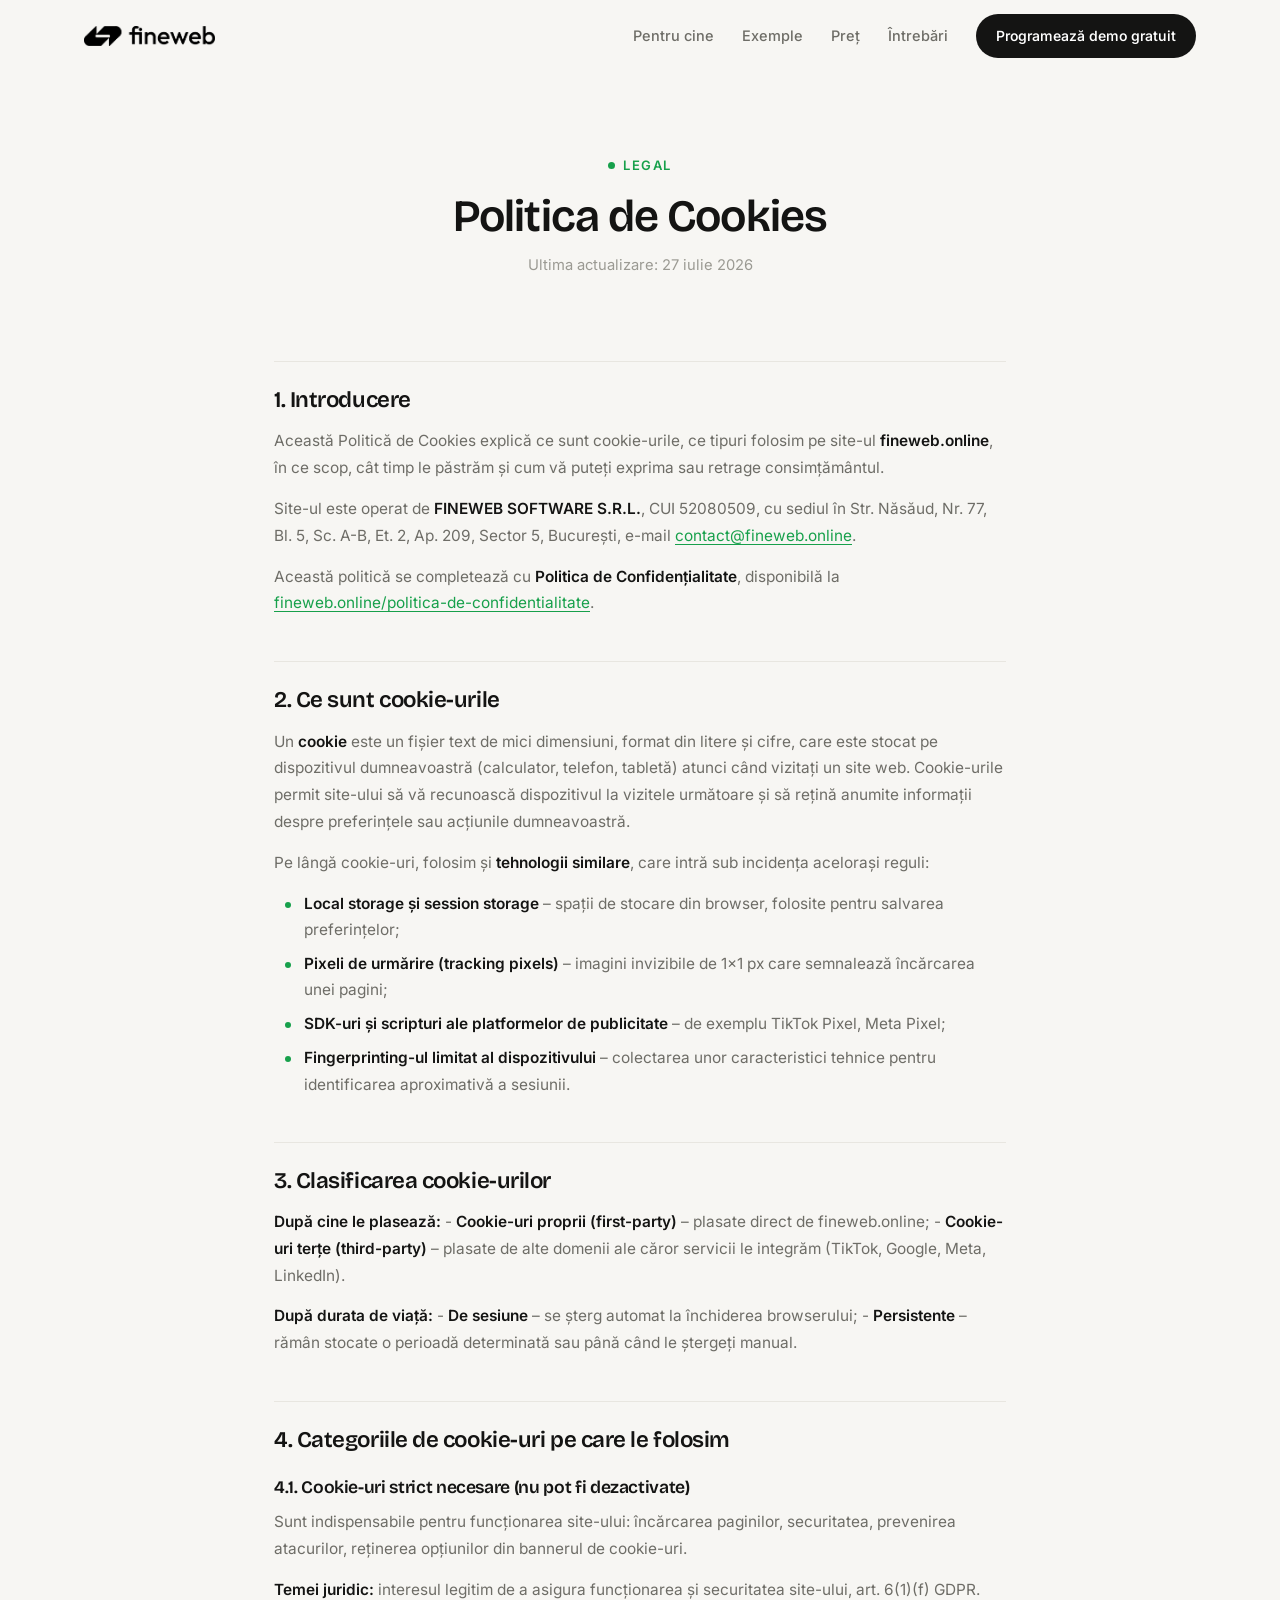
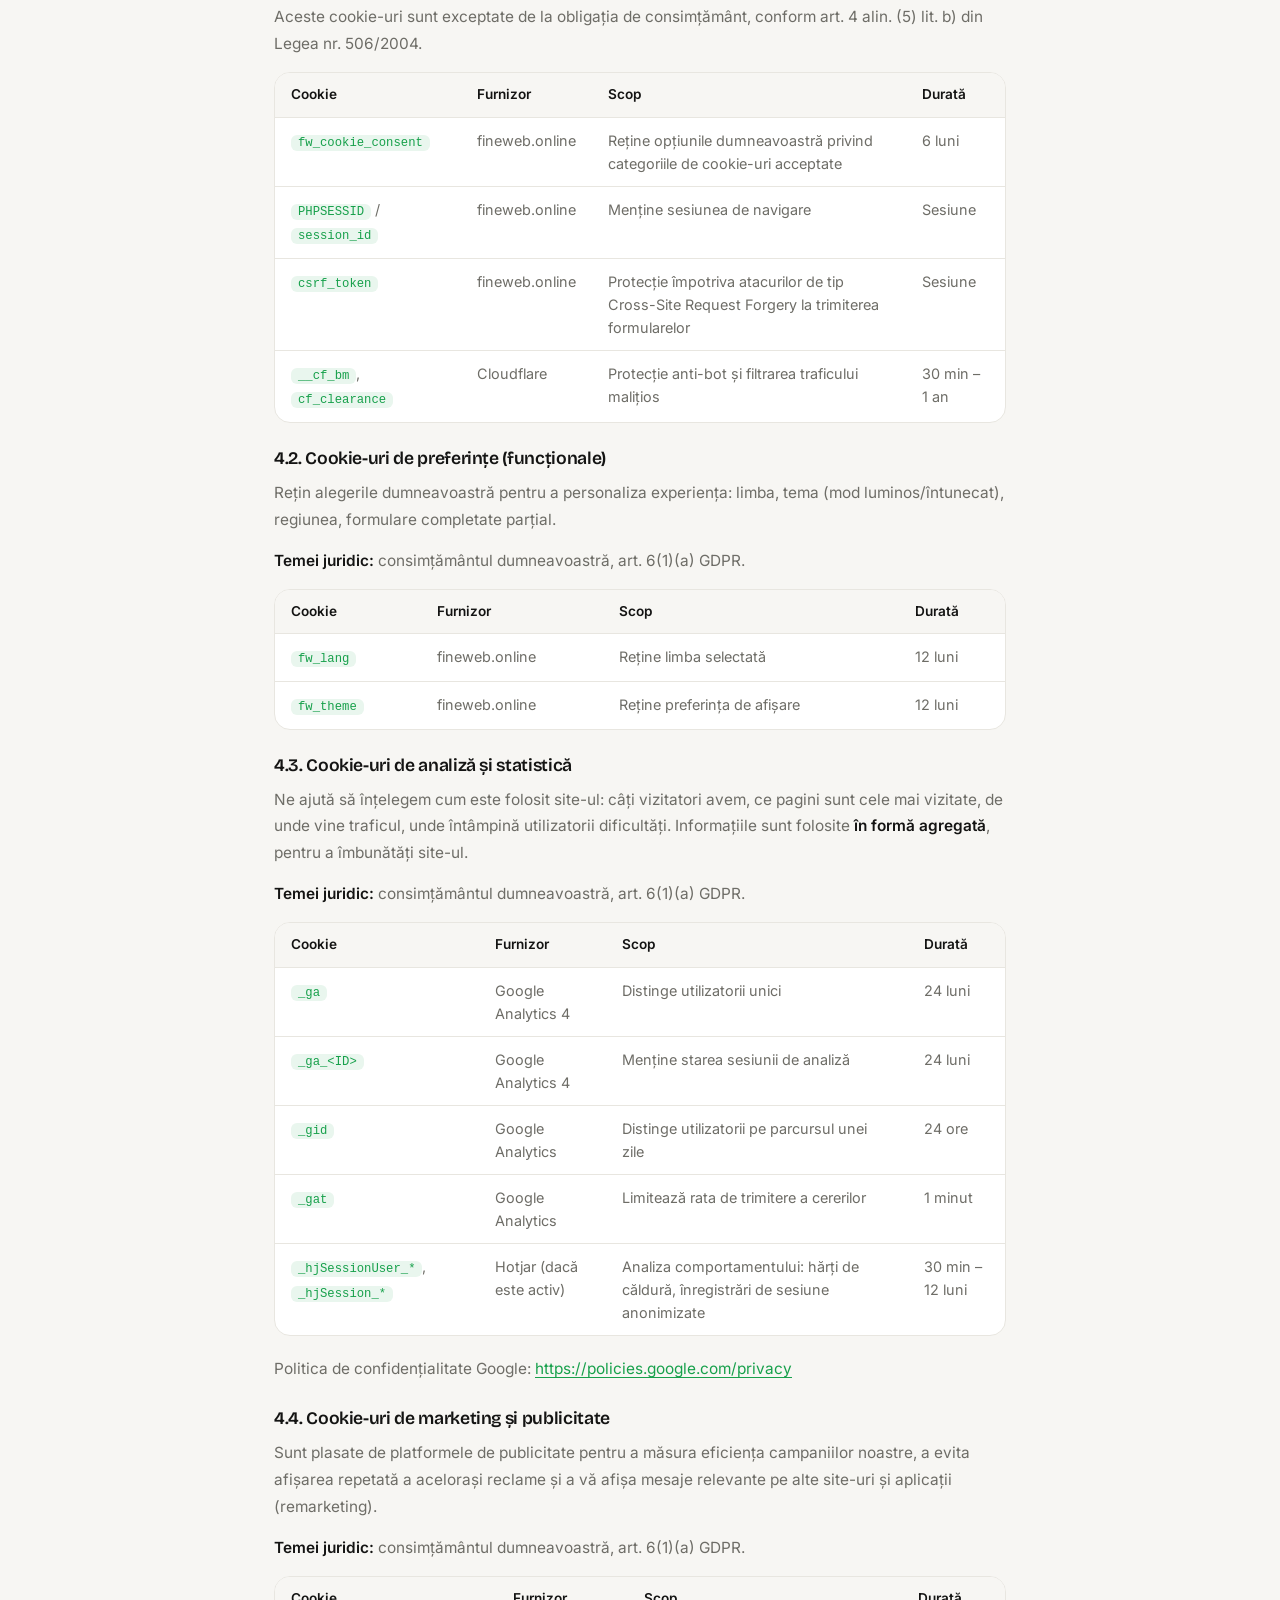
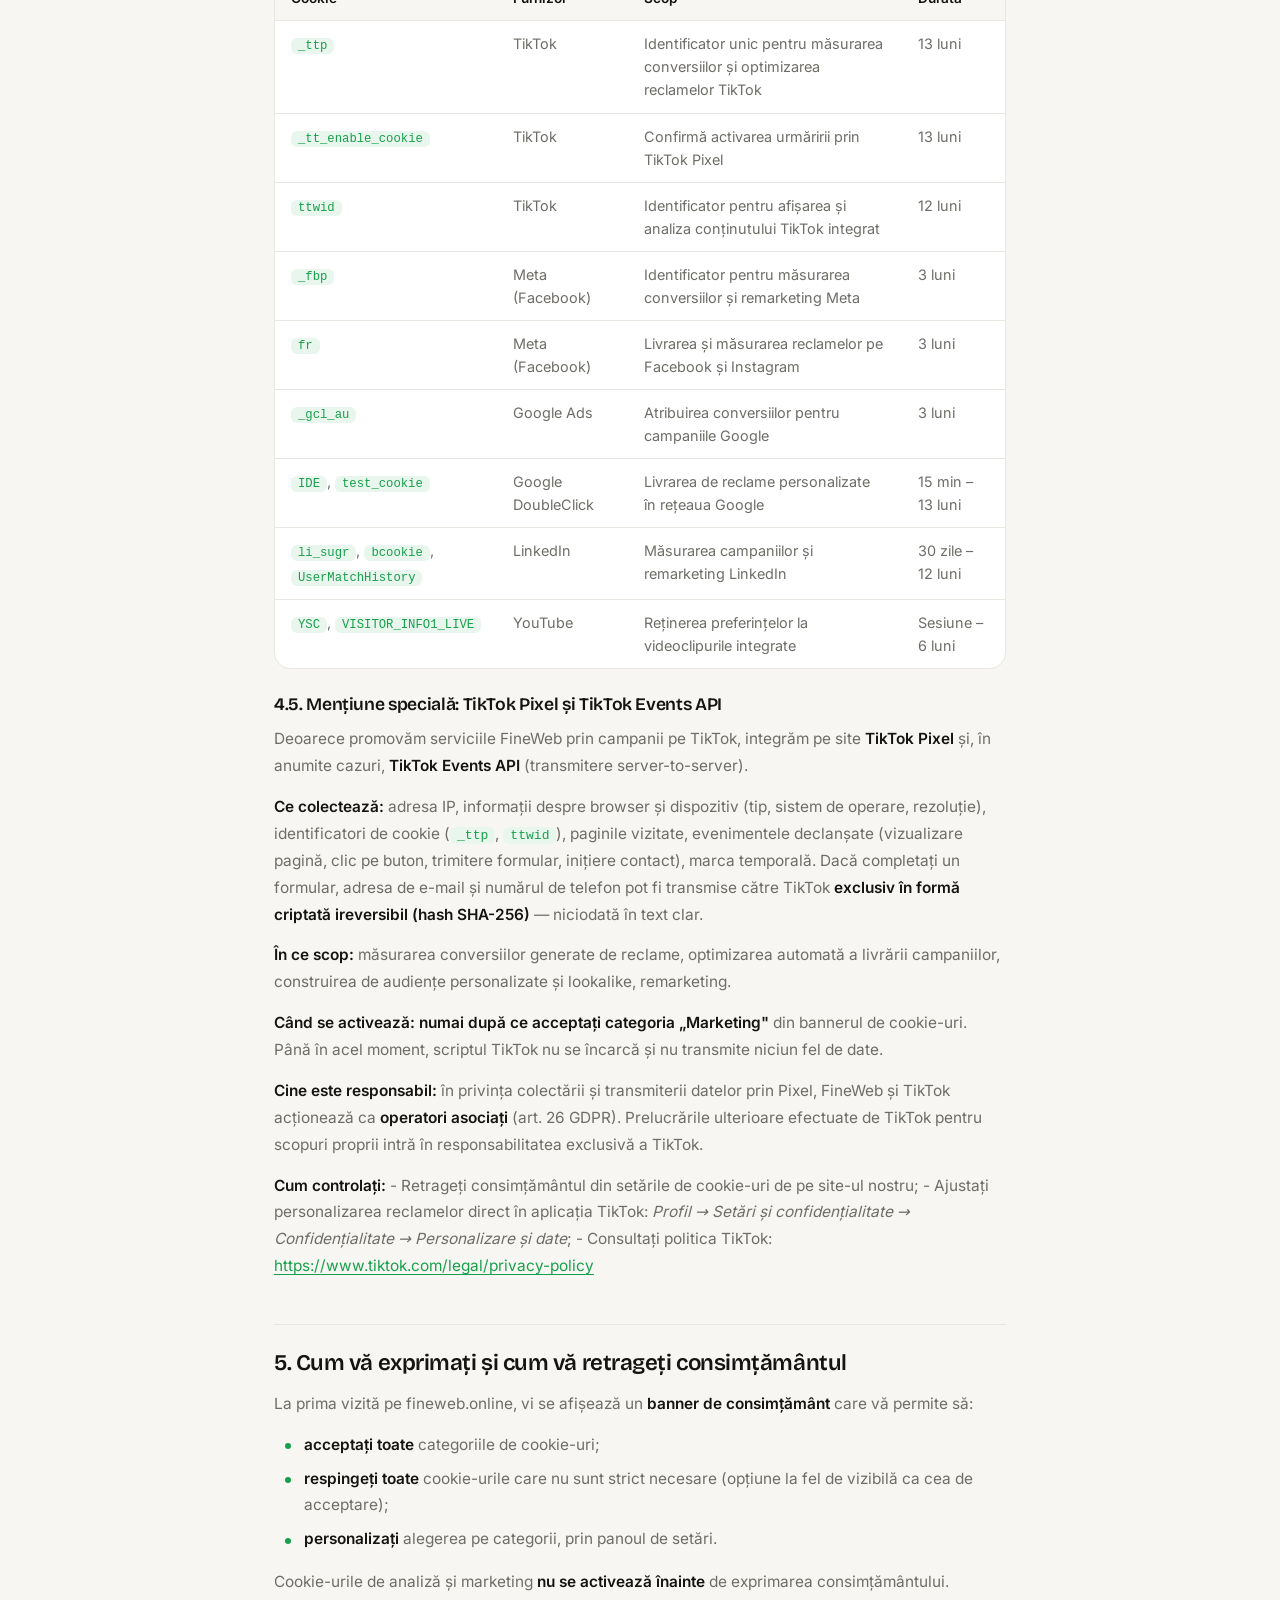
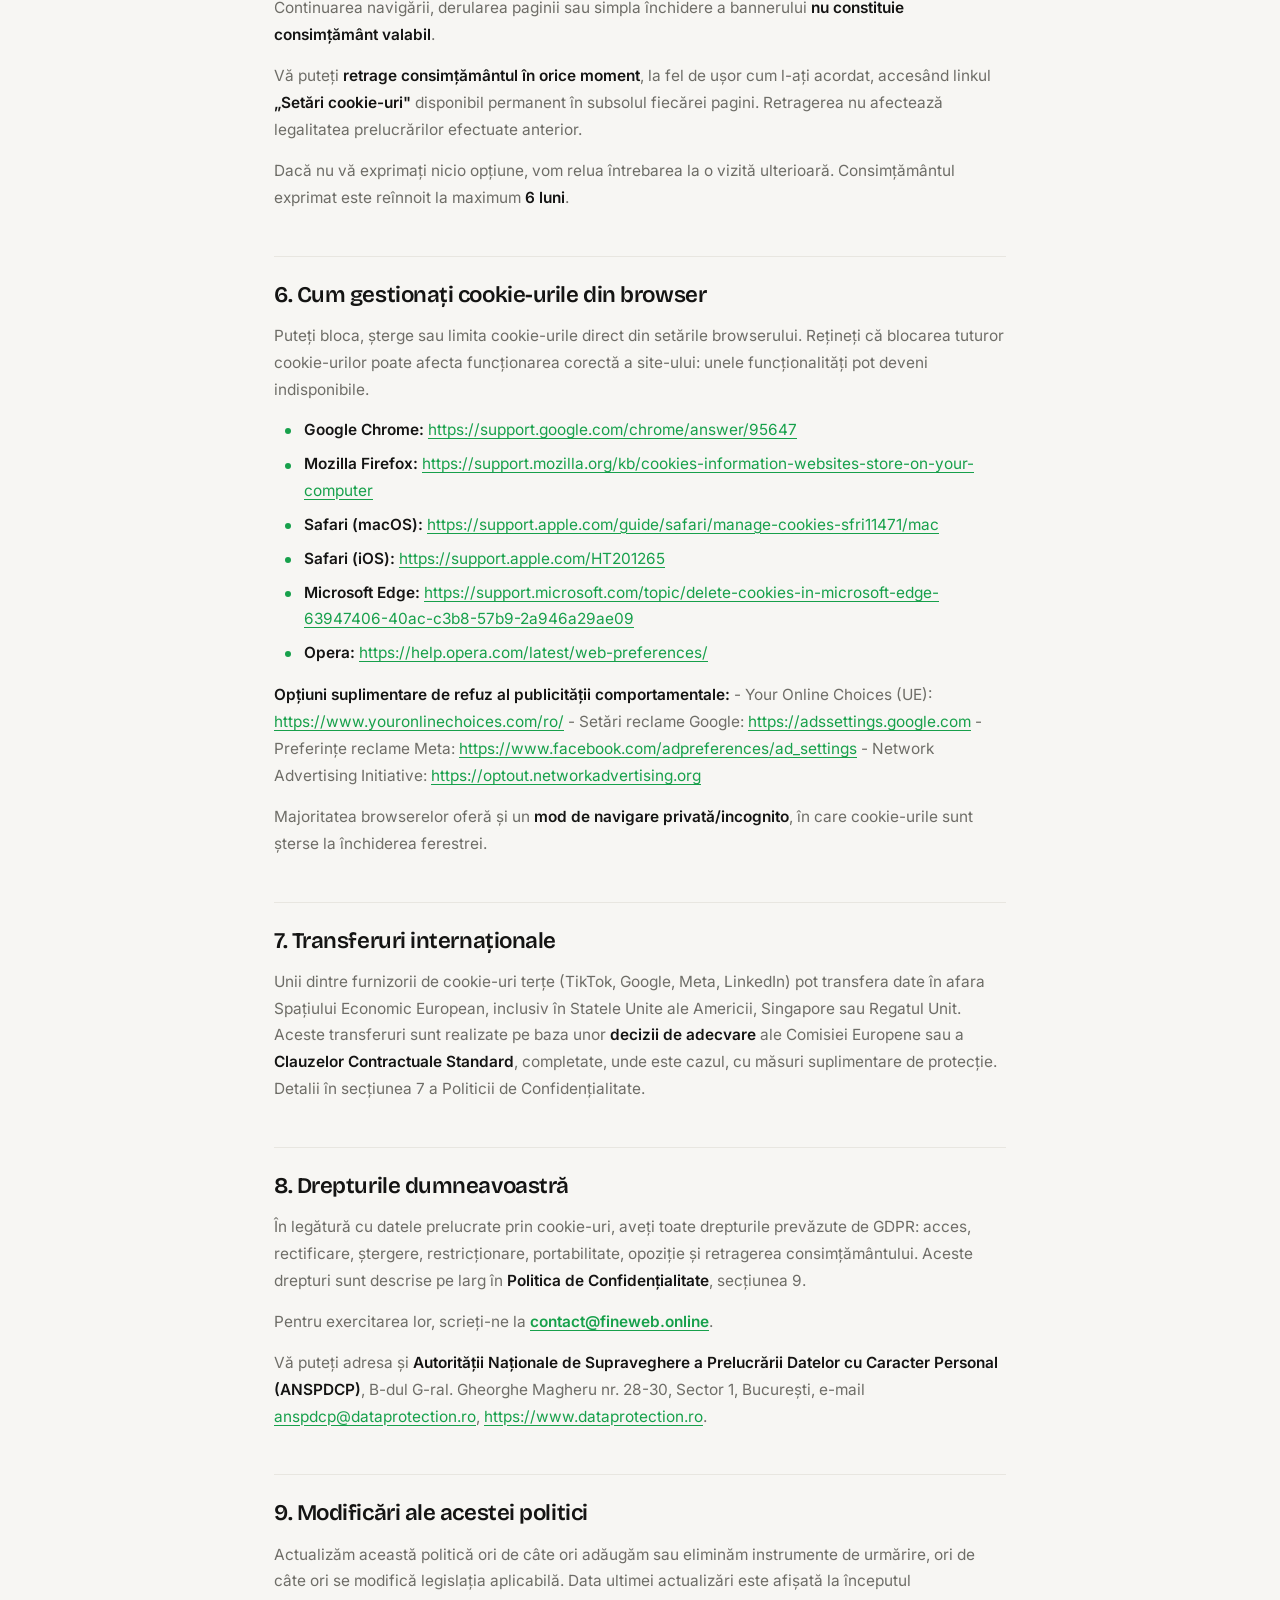
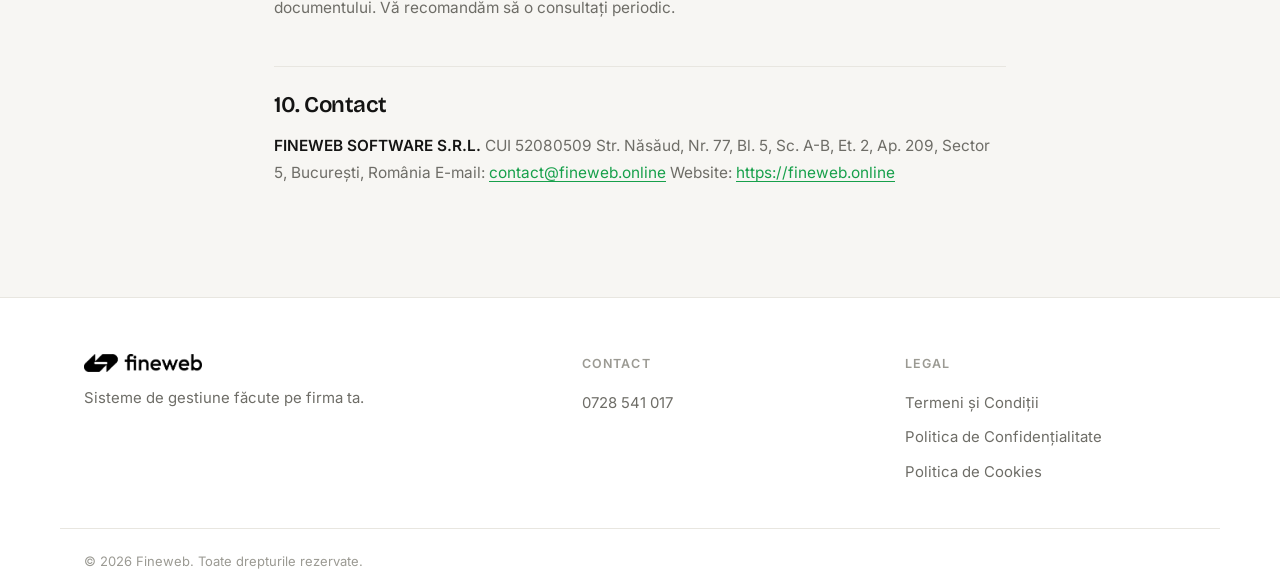
==== commit e638e519: "New landing page: custom management systems Rebuild the site for the pivot to custom business-manage" ====
--- a/politica-cookies.html
+++ b/politica-cookies.html
@@ -6,40 +6,36 @@
 <title>Politica de Cookies — Fineweb</title>
 <meta name="description" content="Ce cookie-uri folosește site-ul Fineweb, în ce scop și cum îți poți gestiona consimțământul.">
 <link rel="preload" href="assets/fonts/BricolageGrotesque-Variable.woff2" as="font" type="font/woff2" crossorigin>
-<link rel="preload" href="assets/fonts/WorkSans-Variable.woff2" as="font" type="font/woff2" crossorigin>
+<link rel="preload" href="assets/fonts/Inter-latin.woff2" as="font" type="font/woff2" crossorigin>
 <link rel="stylesheet" href="assets/css/style.css">
-<link rel="icon" type="image/svg+xml" href="assets/img/logo.svg">
+<link rel="icon" type="image/png" href="assets/img/favicon.png">
 </head>
 <body>
 
 <a class="skip-link" href="#main">Sari la conținut</a>
 
-<header class="site-header">
-  <div class="nav-pill" id="nav-pill">
+<header class="site-header scrolled" id="site-header">
+  <div class="container nav-inner">
     <a class="logo" href="index.html" aria-label="Fineweb — acasă">
-      <img class="logo-mark" src="assets/img/logo-full.png" alt="Fineweb" width="230" height="28">
+      <img src="assets/img/logo.png" alt="Fineweb" width="131" height="20">
     </a>
-
     <nav class="main-nav" id="main-nav">
-      <a href="index.html#portofoliu">Portofoliu</a>
-      <a href="index.html#servicii">Servicii</a>
-      <a href="index.html#proces">Proces</a>
-      <a href="index.html#contact">Contact</a>
+      <a href="index.html#pentru-cine">Pentru cine</a>
+      <a href="index.html#demo">Exemple</a>
+      <a href="index.html#pret">Preț</a>
+      <a href="index.html#faq">Întrebări</a>
     </nav>
-
-    <a class="btn btn-primary btn-sm nav-cta" href="index.html#contact">Hai să vorbim</a>
-
+    <a class="btn btn-primary btn-sm nav-cta" href="index.html#programeaza">Programează demo gratuit</a>
     <button class="nav-toggle" id="nav-toggle" aria-expanded="false" aria-controls="main-nav" aria-label="Deschide meniul">
-      <span></span><span></span><span></span>
+      <span></span><span></span>
     </button>
   </div>
 </header>
 
 <main id="main">
   <section class="legal-hero">
-    <div class="hero-sky" aria-hidden="true"></div>
     <div class="container">
-      <p class="eyebrow">Legal</p>
+      <p class="kicker">Legal</p>
       <h1>Politica de Cookies</h1>
       <p class="legal-updated">Ultima actualizare: 27 iulie 2026</p>
     </div>
@@ -307,61 +303,25 @@
   <div class="container footer-inner">
     <div class="footer-brand">
       <a class="logo" href="index.html" aria-label="Fineweb — acasă">
-        <img class="logo-mark" src="assets/img/logo-full.png" alt="Fineweb" width="213" height="26">
+        <img src="assets/img/logo.png" alt="Fineweb" width="118" height="18">
       </a>
-      <p>Website-uri care aduc rezultate.</p>
+      <p>Sisteme de gestiune făcute pe firma ta.</p>
     </div>
-
-    <nav class="footer-col" aria-label="Servicii">
-      <h4>Servicii</h4>
-      <a href="index.html#servicii">Landingpage Design</a>
-      <a href="index.html#servicii">Multipage Website</a>
-      <a href="index.html#servicii">Magazin Online</a>
-      <a href="index.html#servicii">Dezvoltare Software</a>
-    </nav>
-
-    <nav class="footer-col" aria-label="Companie">
-      <h4>Companie</h4>
-      <a href="index.html#portofoliu">Portofoliu</a>
-      <a href="index.html#proces">Proces</a>
-      <a href="index.html#contact">Contact</a>
-    </nav>
-
     <div class="footer-col">
       <h4>Contact</h4>
       <a href="tel:+40728541017">0728 541 017</a>
-      <a href="mailto:contact@fineweb.ro">contact@fineweb.ro</a>
     </div>
+    <nav class="footer-col" aria-label="Legal">
+      <h4>Legal</h4>
+      <a href="termeni-si-conditii.html">Termeni și Condiții</a>
+      <a href="politica-de-confidentialitate.html">Politica de Confidențialitate</a>
+      <a href="politica-cookies.html">Politica de Cookies</a>
+    </nav>
   </div>
   <div class="container footer-bottom">
     <p>© 2026 Fineweb. Toate drepturile rezervate.</p>
-    <nav class="footer-legal" aria-label="Legal">
-      <a href="termeni-si-conditii.html">Termeni și Condiții</a>
-      <a href="politica-de-confidentialitate.html">Politica de Confidențialitate</a>
-      <a href="politica-cookies.html">Politica de Cookies</a>
-      <button type="button" id="cookie-settings">Setări cookie-uri</button>
-    </nav>
   </div>
 </footer>
-
-<div class="cookie-banner" id="cookie-banner" role="dialog" aria-label="Preferințe cookie-uri" hidden>
-  <div class="cookie-top">
-    <span class="cookie-icon" aria-hidden="true">
-      <svg width="24" height="24" viewBox="0 0 24 24" fill="none">
-        <path d="M21 12.8A9 9 0 1 1 11.2 3a3.6 3.6 0 0 0 4 4.4 3.6 3.6 0 0 0 3.9 3.9c.6 0 1.3.6 1.9 1.5Z" stroke="currentColor" stroke-width="1.7" stroke-linejoin="round"/>
-        <circle cx="9" cy="10" r="1.15" fill="currentColor"/>
-        <circle cx="13.5" cy="14.5" r="1.15" fill="currentColor"/>
-        <circle cx="8.5" cy="15.5" r="1.15" fill="currentColor"/>
-      </svg>
-    </span>
-    <h3>Cookie-uri</h3>
-  </div>
-  <p>Folosim cookie-uri ca să-ți oferim cea mai bună experiență pe site și să înțelegem cum îl putem îmbunătăți. Detalii în <a href="politica-cookies.html">Politica de Cookies</a>.</p>
-  <div class="cookie-actions">
-    <button type="button" class="btn btn-primary btn-sm" id="cookie-accept">Accept toate</button>
-    <button type="button" class="btn btn-ghost btn-sm" id="cookie-necessary">Doar necesare</button>
-  </div>
-</div>
 
 <script src="assets/js/main.js"></script>
 </body>
--- a/assets/css/style.css
+++ b/assets/css/style.css
@@ -9,71 +9,83 @@
   font-display: swap;
 }
 @font-face {
-  font-family: 'Work Sans';
-  src: url('../fonts/WorkSans-Variable.woff2') format('woff2-variations'),
-       url('../fonts/WorkSans-Variable.woff2') format('woff2');
+  font-family: 'Inter';
+  src: url('../fonts/Inter-latin.woff2') format('woff2-variations'),
+       url('../fonts/Inter-latin.woff2') format('woff2');
   font-weight: 100 900;
   font-style: normal;
   font-display: swap;
+  unicode-range: U+0000-00FF, U+0131, U+0152-0153, U+02BB-02BC, U+02C6, U+02DA, U+02DC,
+    U+0304, U+0308, U+0329, U+2000-206F, U+20AC, U+2122, U+2191, U+2193, U+2212, U+2215, U+FEFF, U+FFFD;
+}
+@font-face {
+  font-family: 'Inter';
+  src: url('../fonts/Inter-latin-ext.woff2') format('woff2-variations'),
+       url('../fonts/Inter-latin-ext.woff2') format('woff2');
+  font-weight: 100 900;
+  font-style: normal;
+  font-display: swap;
+  unicode-range: U+0100-02BA, U+02BD-02C5, U+02C7-02CC, U+02CE-02D7, U+02DD-02FF, U+0304,
+    U+0308, U+0329, U+1D00-1DBF, U+1E00-1E9F, U+1EF2-1EFF, U+2020, U+20A0-20AB, U+20AD-20C0,
+    U+2113, U+2C60-2C7F, U+A720-A7FF;
 }
 
 /* ============ Tokens ============ */
 :root{
-  --bg: #030710;
-  --bg-deep: #02050c;
-  --surface-solid: #0a1226;
-  --card: linear-gradient(180deg, rgba(16, 28, 60, 0.55), rgba(8, 14, 30, 0.85));
-  --border: rgba(126, 160, 255, 0.13);
-  --border-strong: rgba(126, 160, 255, 0.30);
-  --text: #f2f6ff;
-  --muted: #94a3c7;
-  --muted-2: #5c6a8f;
-  --blue: #0b63ff;
-  --blue-bright: #2f7bff;
-  --cyan: #00f0d4;
-  --warm-a: #ff7a5c;
-  --warm-b: #ffb46b;
-  --grad: linear-gradient(93deg, #3d8bff 0%, #6ea8ff 45%, #00f0d4 100%);
-  --grad-warm: linear-gradient(93deg, #ff7a5c, #ffb46b);
-  --radius-lg: 26px;
-  --radius-md: 18px;
-  --font-display: 'Bricolage Grotesque', 'Work Sans', system-ui, sans-serif;
-  --font-body: 'Work Sans', system-ui, -apple-system, sans-serif;
+  --bg: #f7f6f3;
+  --surface: #ffffff;
+  --ink: #141413;
+  --ink-soft: #343431;
+  --muted: #6e6d67;
+  --muted-2: #9b9a93;
+  --border: #e8e6e0;
+  --border-strong: #d9d7cf;
+  --green: #17a04b;
+  --green-soft: #e9f6ee;
+  --radius-lg: 24px;
+  --radius-md: 16px;
+  --radius-sm: 12px;
+  --font-display: 'Bricolage Grotesque', 'Inter', system-ui, sans-serif;
+  --font-body: 'Inter', system-ui, -apple-system, sans-serif;
+  --shadow-soft: 0 1px 2px rgba(20,20,19,.04), 0 8px 24px -12px rgba(20,20,19,.10);
+  --shadow-lift: 0 2px 4px rgba(20,20,19,.05), 0 18px 40px -16px rgba(20,20,19,.16);
 }
 
 /* ============ Reset ============ */
 *, *::before, *::after { box-sizing: border-box; }
 html { scroll-behavior: smooth; }
-body, h1, h2, h3, h4, p, dl, dd, figure { margin: 0; }
+body, h1, h2, h3, h4, p, figure, blockquote { margin: 0; }
 ul, ol { margin: 0; padding: 0; list-style: none; }
 img { max-width: 100%; display: block; }
 a { color: inherit; text-decoration: none; }
 button { font: inherit; color: inherit; background: none; border: none; cursor: pointer; }
-input, select, textarea { font: inherit; }
+input, textarea, select { font: inherit; }
+summary{ list-style: none; cursor: pointer; }
+summary::-webkit-details-marker{ display: none; }
 
 body{
   background: var(--bg);
-  color: var(--text);
+  color: var(--ink);
   font-family: var(--font-body);
   font-size: 16px;
-  line-height: 1.6;
+  line-height: 1.65;
   -webkit-font-smoothing: antialiased;
   overflow-x: hidden;
 }
 
 .container{
   width: 100%;
-  max-width: 1200px;
+  max-width: 1160px;
   margin-inline: auto;
   padding-inline: 24px;
 }
 
-.section{ padding: 110px 0; position: relative; }
+.section{ padding: 108px 0; position: relative; }
 
 .skip-link{
   position: absolute;
   left: -999px;
-  background: var(--blue);
+  background: var(--ink);
   color: #fff;
   padding: 12px 20px;
   border-radius: 999px;
@@ -81,42 +93,45 @@
 }
 .skip-link:focus{ left: 24px; top: 24px; }
 
-::selection{ background: var(--blue); color: #fff; }
-
-/* ============ Type helpers ============ */
-h1, h2, h3 { font-family: var(--font-display); font-weight: 400; letter-spacing: -0.01em; }
-.gradient-text{
-  background: var(--grad);
-  -webkit-background-clip: text;
-  background-clip: text;
-  color: transparent;
-}
-.warm-text{
-  background: var(--grad-warm);
-  -webkit-background-clip: text;
-  background-clip: text;
-  color: transparent;
-}
-.eyebrow{
+::selection{ background: var(--ink); color: #fff; }
+
+/* ============ Type ============ */
+h1, h2, h3 {
+  font-family: var(--font-display);
+  font-weight: 600;
+  letter-spacing: -0.02em;
+  line-height: 1.08;
+  text-wrap: balance;
+}
+.kicker{
   display: inline-flex;
   align-items: center;
   gap: 8px;
-  font-family: var(--font-display);
-  font-size: 12.5px;
+  font-size: 13px;
   font-weight: 600;
-  letter-spacing: 0.15em;
+  letter-spacing: 0.12em;
   text-transform: uppercase;
-  color: #6fd7ff;
-  background: rgba(47, 123, 255, 0.10);
-  border: 1px solid rgba(111, 195, 255, 0.22);
-  padding: 7px 16px;
-  border-radius: 999px;
-  margin-bottom: 20px;
-}
-.eyebrow-warm{
-  color: var(--warm-b);
-  background: rgba(255, 122, 92, 0.08);
-  border-color: rgba(255, 180, 107, 0.28);
+  color: var(--green);
+  margin-bottom: 16px;
+}
+.kicker::before{
+  content: "";
+  width: 7px; height: 7px;
+  border-radius: 50%;
+  background: var(--green);
+}
+.section-head{
+  max-width: 660px;
+  margin: 0 auto 56px;
+  text-align: center;
+}
+.section-head h2{
+  font-size: clamp(1.9rem, 4vw, 2.9rem);
+  margin-bottom: 16px;
+}
+.section-sub{
+  color: var(--muted);
+  font-size: 1.07rem;
 }
 
 /* ============ Buttons ============ */
@@ -124,81 +139,49 @@
   display: inline-flex;
   align-items: center;
   justify-content: center;
-  gap: 10px;
-  padding: 15px 30px;
+  gap: 9px;
+  padding: 14px 26px;
   border-radius: 999px;
-  font-family: var(--font-display);
-  font-weight: 500;
+  font-weight: 550;
   font-size: 15px;
-  transition: transform .18s ease, box-shadow .18s ease, background .18s ease, border-color .18s ease;
+  background: var(--ink);
+  color: #fff;
+  transition: transform .18s ease, box-shadow .18s ease, background .18s ease;
   white-space: nowrap;
 }
-.btn-primary{
-  background: linear-gradient(180deg, var(--blue-bright), var(--blue));
-  color: #fff;
-  box-shadow:
-    inset 0 1px 0 rgba(255,255,255,0.28),
-    0 12px 36px -10px rgba(11, 99, 255, 0.75);
-}
-.btn-primary:hover{
+.btn:hover{
   transform: translateY(-2px);
-  box-shadow:
-    inset 0 1px 0 rgba(255,255,255,0.28),
-    0 18px 46px -10px rgba(11, 99, 255, 0.9);
-}
-.btn-ghost{
-  background: rgba(148, 178, 255, 0.05);
-  color: var(--text);
-  border: 1px solid var(--border-strong);
-  backdrop-filter: blur(8px);
-}
-.btn-ghost:hover{
-  border-color: rgba(0, 240, 212, 0.55);
-  color: #9ff5e8;
-}
-.btn-sm{ padding: 10px 22px; font-size: 14px; }
-.btn-lg{ padding: 17px 34px; font-size: 16px; }
+  box-shadow: 0 12px 28px -10px rgba(20, 20, 19, 0.45);
+}
+.btn-sm{ padding: 10px 20px; font-size: 14px; }
+.btn-lg{ padding: 16px 32px; font-size: 16px; }
 .btn-block{ width: 100%; }
 
-/* ============ Nav (floating pill) ============ */
+/* ============ Header ============ */
 .site-header{
   position: fixed;
   top: 0; left: 0; right: 0;
   z-index: 100;
-  display: flex;
-  justify-content: center;
-  padding: 16px 16px 0;
-  pointer-events: none;
-}
-.nav-pill{
-  pointer-events: auto;
-  display: flex;
-  align-items: center;
-  gap: 26px;
-  width: min(1120px, 100%);
-  padding: 10px 12px 10px 20px;
-  border-radius: 999px;
-  background: rgba(6, 12, 28, 0.62);
-  border: 1px solid var(--border);
-  backdrop-filter: blur(18px) saturate(150%);
-  -webkit-backdrop-filter: blur(18px) saturate(150%);
-  box-shadow: 0 12px 40px -18px rgba(2, 6, 18, 0.9);
-  position: relative;
-}
-.logo{
-  display: flex;
-  align-items: center;
-  gap: 11px;
-  font-family: var(--font-display);
-  font-weight: 500;
-  font-size: 21px;
-  margin-right: auto;
-}
-.logo-mark{ height: 28px; width: auto; }
+  transition: background .25s ease, box-shadow .25s ease;
+}
+.site-header.scrolled{
+  background: rgba(247, 246, 243, 0.85);
+  backdrop-filter: blur(14px) saturate(140%);
+  -webkit-backdrop-filter: blur(14px) saturate(140%);
+  box-shadow: inset 0 -1px 0 var(--border);
+}
+.nav-inner{
+  display: flex;
+  align-items: center;
+  gap: 28px;
+  height: 72px;
+}
+.logo{ display: flex; align-items: center; margin-right: auto; }
+.logo img{ height: 20px; width: auto; }
 .main-nav{
   display: flex;
   align-items: center;
-  gap: 30px;
+  gap: 28px;
   font-size: 14.5px;
   font-weight: 500;
 }
@@ -206,921 +189,759 @@
   color: var(--muted);
   transition: color .15s ease;
 }
-.main-nav a:hover{ color: #fff; }
+.main-nav a:hover{ color: var(--ink); }
 .nav-toggle{
   display: none;
   flex-direction: column;
   justify-content: center;
   align-items: center;
-  gap: 5px;
-  width: 42px;
-  height: 42px;
+  gap: 6px;
+  width: 42px; height: 42px;
 }
 .nav-toggle span{
   display: block;
   width: 20px; height: 2px;
-  background: var(--text);
+  background: var(--ink);
   border-radius: 2px;
 }
 
 /* ============ Hero ============ */
 .hero{
+  padding: 168px 0 0;
   position: relative;
-  padding: 172px 0 0;
   overflow: hidden;
 }
-.hero-sky{
+.hero::before{
+  content: "";
   position: absolute;
-  inset: 0;
-  background:
-    radial-gradient(52% 44% at 50% 0%, rgba(11, 84, 245, 0.50) 0%, rgba(11, 84, 245, 0.16) 48%, transparent 74%),
-    radial-gradient(30% 26% at 78% 6%, rgba(0, 240, 212, 0.13) 0%, transparent 70%);
+  left: 50%; top: 46%;
+  width: min(1100px, 120vw); height: 700px;
+  transform: translateX(-50%);
+  background: radial-gradient(50% 50% at 50% 50%, rgba(23, 160, 75, 0.09), transparent 70%);
   pointer-events: none;
 }
-.hero-grid{
-  position: absolute;
-  inset: 0;
-  background-image: radial-gradient(rgba(163, 196, 255, 0.14) 1px, transparent 1.4px);
-  background-size: 30px 30px;
-  -webkit-mask-image: radial-gradient(56% 46% at 50% 4%, #000 15%, transparent 78%);
-  mask-image: radial-gradient(56% 46% at 50% 4%, #000 15%, transparent 78%);
-  pointer-events: none;
-}
-.hero-orb{
-  position: absolute;
-  border-radius: 50%;
-  filter: blur(100px);
-  pointer-events: none;
-  opacity: .8;
-}
-.hero-orb-a{
-  width: 560px; height: 560px;
-  background: radial-gradient(circle, rgba(11, 99, 255, 0.32), transparent 68%);
-  top: -160px; left: -140px;
-  animation: drift 14s ease-in-out infinite alternate;
-}
-.hero-orb-b{
-  width: 480px; height: 480px;
-  background: radial-gradient(circle, rgba(0, 240, 212, 0.14), transparent 68%);
-  top: 40px; right: -160px;
-  animation: drift 18s ease-in-out infinite alternate-reverse;
-}
-@keyframes drift{
-  from{ transform: translate3d(0,0,0); }
-  to{ transform: translate3d(60px, 40px, 0); }
-}
-
 .hero-inner{
   position: relative;
-  z-index: 2;
   text-align: center;
   display: flex;
   flex-direction: column;
   align-items: center;
 }
-.hero-title{
-  font-size: clamp(2.7rem, 6.6vw, 5.4rem);
-  line-height: 1.04;
-  letter-spacing: -0.02em;
-  margin-bottom: 28px;
-  text-wrap: balance;
+.hero h1{
+  font-size: clamp(2.7rem, 6.4vw, 4.9rem);
+  letter-spacing: -0.028em;
+  margin-bottom: 24px;
 }
 .hero-sub{
-  font-size: clamp(1.05rem, 1.6vw, 1.22rem);
-  color: var(--muted);
-  max-width: 640px;
-  margin-bottom: 40px;
-}
-.hero-actions{
-  display: flex;
-  flex-wrap: wrap;
-  justify-content: center;
-  gap: 16px;
-}
-
-/* --- 3D stage --- */
-.hero-stage{
+  max-width: 600px;
+  color: var(--muted);
+  font-size: clamp(1.05rem, 1.5vw, 1.18rem);
+  margin-bottom: 36px;
+}
+.hero-cta{
+  display: flex;
+  flex-direction: column;
+  align-items: center;
+  gap: 14px;
+}
+.hero-note{
+  font-size: 13.5px;
+  color: var(--muted-2);
+}
+
+.hero-shot{
   position: relative;
-  z-index: 1;
-  height: clamp(300px, 34vw, 520px);
   margin-top: 64px;
-  perspective: 1600px;
-}
-.stage-glow{
-  position: absolute;
-  left: 50%; bottom: -12%;
-  width: 74%; height: 46%;
-  transform: translateX(-50%);
-  background: radial-gradient(50% 62% at 50% 100%, rgba(11, 99, 255, 0.4), transparent 72%);
-  filter: blur(30px);
-  pointer-events: none;
-}
-.stage-card{
-  position: absolute;
-  top: 0;
-  left: 50%;
-  border-radius: 16px;
+  padding-bottom: 0;
+}
+.shot-frame{
+  background: var(--surface);
+  border: 1px solid var(--border-strong);
+  border-bottom: none;
+  border-radius: 18px 18px 0 0;
   overflow: hidden;
-  background: #0a1226;
-  border: 1px solid rgba(140, 174, 255, 0.22);
-  box-shadow: 0 40px 90px -30px rgba(1, 4, 14, 0.9);
-  will-change: transform;
-}
-.stage-card img{ width: 100%; height: auto; display: block; }
-.frame-bar{
-  display: flex;
-  gap: 6px;
-  padding: 10px 14px;
-  background: rgba(10, 18, 38, 0.96);
-  border-bottom: 1px solid rgba(140, 174, 255, 0.14);
-}
-.frame-bar i{
-  width: 8px; height: 8px;
+  box-shadow: 0 -1px 0 rgba(255,255,255,.6), 0 -30px 80px -40px rgba(20,20,19,.18),
+              0 2px 6px rgba(20,20,19,.05), 0 30px 70px -30px rgba(20,20,19,.22);
+}
+.shot-bar{
+  display: flex;
+  gap: 7px;
+  padding: 13px 16px;
+  border-bottom: 1px solid var(--border);
+  background: #fcfbf9;
+}
+.shot-bar i{
+  width: 9px; height: 9px;
   border-radius: 50%;
-  background: rgba(163, 196, 255, 0.22);
-}
-.stage-center{
-  width: min(58%, 720px);
-  transform: translateX(-50%) translateY(calc(var(--tilt-y, 0) * 1px)) rotateY(calc(var(--tilt-x, 0) * 1deg));
-  z-index: 3;
-  transition: box-shadow .3s ease;
-}
-.stage-center:hover{
-  box-shadow: 0 50px 110px -30px rgba(11, 99, 255, 0.45);
-}
-.stage-left, .stage-right{
-  width: min(44%, 520px);
-  z-index: 1;
-  filter: brightness(0.52) saturate(0.9);
-  top: 7%;
-}
-.stage-left{
-  transform: translateX(-124%) rotateY(34deg) scale(.94);
-  transform-origin: right center;
-}
-.stage-right{
-  transform: translateX(24%) rotateY(-34deg) scale(.94);
-  transform-origin: left center;
-}
-
-/* Floating chips */
-.chip{
-  position: absolute;
-  z-index: 5;
-  display: inline-flex;
-  align-items: center;
-  gap: 7px;
-  font-family: var(--font-display);
-  font-weight: 500;
-  font-size: 13.5px;
-  color: #cfdcff;
-  background: rgba(8, 16, 36, 0.72);
-  border: 1px solid rgba(126, 160, 255, 0.3);
-  padding: 10px 16px;
-  border-radius: 999px;
-  backdrop-filter: blur(10px);
-  -webkit-backdrop-filter: blur(10px);
-  box-shadow: 0 18px 40px -18px rgba(1, 4, 14, 0.9);
-  animation: floaty 6s ease-in-out infinite alternate;
-}
-.chip b{
-  font-weight: 700;
-  background: var(--grad);
-  -webkit-background-clip: text;
-  background-clip: text;
-  color: transparent;
-}
-.chip-1{ left: 7%; top: -3%; }
-.chip-2{ right: 6%; top: 12%; animation-delay: -2.2s; }
-.chip-3{ right: 20%; bottom: 4%; animation-delay: -4.1s; }
-@keyframes floaty{
-  from{ transform: translateY(-7px); }
-  to{ transform: translateY(7px); }
-}
-
-/* --- Hero stats --- */
-.hero-stats{
-  position: relative;
-  z-index: 2;
+  background: var(--border-strong);
+}
+.shot-frame img{ width: 100%; height: auto; }
+
+/* ============ Problema ============ */
+.problema{
+  background: var(--surface);
+  border-top: 1px solid var(--border);
+  border-bottom: 1px solid var(--border);
+}
+.problema-grid{
   display: grid;
   grid-template-columns: repeat(4, 1fr);
-  width: min(880px, calc(100% - 48px));
-  margin: -6px auto 0;
-  padding: 30px 0 44px;
-  border-top: 1px solid var(--border);
+  gap: 18px;
+}
+.p-card{
+  background: var(--bg);
+  border: 1px solid var(--border);
+  border-radius: var(--radius-md);
+  padding: 26px 24px;
+  transition: transform .2s ease, box-shadow .2s ease;
+}
+.p-card:hover{
+  transform: translateY(-3px);
+  box-shadow: var(--shadow-soft);
+}
+.p-icon{
+  display: inline-flex;
+  align-items: center;
+  justify-content: center;
+  width: 44px; height: 44px;
+  border-radius: 12px;
+  background: var(--surface);
+  border: 1px solid var(--border);
+  color: var(--ink);
+  margin-bottom: 18px;
+}
+.p-card h3{
+  font-size: 1.07rem;
+  margin-bottom: 8px;
+  letter-spacing: -0.01em;
+}
+.p-card p{ color: var(--muted); font-size: 0.93rem; line-height: 1.6; }
+
+.problema-final{
+  margin-top: 44px;
   text-align: center;
-}
-.stat dt{
-  font-family: var(--font-display);
-  font-weight: 400;
-  font-size: clamp(1.6rem, 3vw, 2.3rem);
-  background: var(--grad);
-  -webkit-background-clip: text;
-  background-clip: text;
-  color: transparent;
-}
-.stat dd{ font-size: 13.5px; color: var(--muted); margin-top: 4px; }
-
-/* ============ Marquee ============ */
-.marquee{
+  font-size: 1.12rem;
+  color: var(--muted);
+  max-width: 560px;
+  margin-inline: auto;
+}
+.problema-final strong{ color: var(--ink); font-weight: 600; }
+
+/* ============ Nise ============ */
+.nise-grid{
+  display: grid;
+  grid-template-columns: repeat(5, 1fr);
+  gap: 14px;
+}
+.n-card{
+  background: var(--surface);
+  border: 1px solid var(--border);
+  border-radius: var(--radius-md);
+  padding: 20px 18px;
+  transition: transform .2s ease, box-shadow .2s ease, border-color .2s ease;
+}
+.n-card:hover{
+  transform: translateY(-3px);
+  border-color: var(--border-strong);
+  box-shadow: var(--shadow-soft);
+}
+.n-icon{
+  display: inline-flex;
+  align-items: center;
+  justify-content: center;
+  width: 38px; height: 38px;
+  border-radius: 10px;
+  background: var(--green-soft);
+  color: var(--green);
+  margin-bottom: 14px;
+}
+.n-card h3{
+  font-size: 0.98rem;
+  line-height: 1.25;
+  margin-bottom: 7px;
+  letter-spacing: -0.005em;
+}
+.n-card p{ color: var(--muted); font-size: 0.86rem; line-height: 1.55; }
+
+.nise-final{
+  margin-top: 44px;
+  text-align: center;
+  display: flex;
+  flex-direction: column;
+  align-items: center;
+  gap: 20px;
+}
+.nise-final p{
+  color: var(--muted);
+  font-size: 1.1rem;
+  max-width: 540px;
+}
+.nise-final strong{ color: var(--ink); }
+
+/* ============ Checklist ============ */
+.checklist li{
+  position: relative;
+  padding-left: 30px;
+  margin: 10px 0;
+  color: var(--ink-soft);
+  font-size: 0.96rem;
+}
+.checklist li::before{
+  content: "";
+  position: absolute;
+  left: 0; top: 2px;
+  width: 19px; height: 19px;
+  border-radius: 50%;
+  background: var(--green-soft) url("data:image/svg+xml,%3Csvg xmlns='http://www.w3.org/2000/svg' viewBox='0 0 24 24' fill='none'%3E%3Cpath d='m6.5 12.5 3.5 3.5 7.5-8' stroke='%2317a04b' stroke-width='2.4' stroke-linecap='round' stroke-linejoin='round'/%3E%3C/svg%3E") center / 13px no-repeat;
+}
+
+/* ============ Demo ============ */
+.demo{
+  background: var(--surface);
   border-top: 1px solid var(--border);
   border-bottom: 1px solid var(--border);
-  background: rgba(8, 15, 34, 0.5);
-  overflow: hidden;
-  padding: 22px 0;
-  -webkit-mask-image: linear-gradient(90deg, transparent, #000 12%, #000 88%, transparent);
-  mask-image: linear-gradient(90deg, transparent, #000 12%, #000 88%, transparent);
-}
-.marquee-track{
-  display: flex;
-  align-items: center;
-  gap: 44px;
-  width: max-content;
-  font-family: var(--font-display);
-  font-weight: 450;
-  font-size: 17px;
-  color: #8fa5d4;
-  animation: marquee 30s linear infinite;
-}
-.marquee-track i{
-  font-style: normal;
-  color: var(--cyan);
-  font-size: 12px;
-  opacity: .8;
-}
-@keyframes marquee{
-  from{ transform: translateX(0); }
-  to{ transform: translateX(-50%); }
-}
-
-/* ============ Section heads ============ */
-.section-head{
-  max-width: 720px;
-  margin: 0 auto 60px;
-  text-align: center;
-}
-.section-head h2{
-  font-size: clamp(2rem, 4.4vw, 3.1rem);
-  line-height: 1.1;
-  margin-bottom: 18px;
-  text-wrap: balance;
-}
-.section-sub{ color: var(--muted); font-size: 1.06rem; }
-
-/* ============ Portfolio ============ */
-.bento{
-  display: grid;
-  grid-template-columns: repeat(6, 1fr);
-  grid-template-areas:
-    "a a a b b b"
-    "c c d d e e";
-  gap: 22px;
-}
-.card-a{ grid-area: a; }
-.card-b{ grid-area: b; }
-.card-c{ grid-area: c; }
-.card-d{ grid-area: d; }
-.card-e{ grid-area: e; }
-
-.bento-card{
-  display: flex;
-  flex-direction: column;
-  background: var(--card);
-  border: 1px solid var(--border);
-  border-radius: var(--radius-lg);
-  padding: 13px;
-  transition: transform .25s ease, border-color .25s ease, box-shadow .25s ease;
-}
-.bento-card:hover{
-  transform: translateY(-6px);
-  border-color: var(--border-strong);
-  box-shadow: 0 30px 60px -30px rgba(11, 99, 255, 0.35);
-}
-.browser-frame{
-  display: flex;
-  flex-direction: column;
-  flex: 1;
-  min-height: 0;
-  border-radius: var(--radius-md);
-  overflow: hidden;
-  background: var(--surface-solid);
-  border: 1px solid var(--border);
-}
-.browser-bar{
-  display: flex;
-  align-items: center;
-  gap: 7px;
-  padding: 11px 14px;
-  flex-shrink: 0;
-}
-.browser-bar .dot{
-  width: 8px; height: 8px;
-  border-radius: 50%;
-  background: rgba(163, 196, 255, 0.2);
-}
-.browser-url{
-  margin-left: 10px;
-  font-size: 11.5px;
-  color: var(--muted-2);
-  background: rgba(163, 196, 255, 0.07);
-  padding: 3px 12px;
-  border-radius: 999px;
-}
-.bento-card img{
-  width: 100%;
-  flex: 1;
-  min-height: 0;
-  aspect-ratio: 1.55;
-  object-fit: cover;
-  object-position: top center;
-  transition: transform .5s ease;
-}
-.bento-card:hover img{ transform: scale(1.03); }
-.bento-meta{ padding: 20px 12px 10px; }
-.bento-row{
-  display: flex;
-  align-items: center;
-  justify-content: space-between;
-  gap: 12px;
-  flex-wrap: wrap;
-  margin-bottom: 10px;
-}
-.bento-meta h3{ font-size: 1.18rem; }
-.tag{
-  font-family: var(--font-display);
-  font-size: 12px;
-  font-weight: 600;
-  letter-spacing: 0.02em;
-  color: #7ff2df;
-  background: rgba(0, 240, 212, 0.08);
-  border: 1px solid rgba(0, 240, 212, 0.22);
-  padding: 4px 12px;
-  border-radius: 999px;
-}
-.bento-meta p{ color: var(--muted); font-size: 0.95rem; }
-
-/* ============ Pain ============ */
-.pain{ overflow: hidden; }
-.pain-glow{
-  position: absolute;
-  left: 50%; top: -60px;
-  width: 860px; height: 480px;
-  transform: translateX(-50%);
-  background: radial-gradient(50% 50% at 50% 0%, rgba(255, 122, 92, 0.12), transparent 70%);
-  pointer-events: none;
-}
-.pain-stats{
+}
+.demo-grid{
   display: grid;
   grid-template-columns: repeat(3, 1fr);
   gap: 20px;
-  margin-bottom: 26px;
+}
+.d-card{
+  background: var(--bg);
+  border: 1px solid var(--border);
+  border-radius: var(--radius-lg);
+  overflow: hidden;
+  display: flex;
+  flex-direction: column;
+  transition: transform .2s ease, box-shadow .2s ease;
+}
+.d-card:hover{
+  transform: translateY(-4px);
+  box-shadow: var(--shadow-lift);
+}
+.d-media{
   position: relative;
-}
-.pain-stat{
-  background: var(--card);
+  aspect-ratio: 16 / 10;
+  background:
+    radial-gradient(90% 120% at 50% 0%, rgba(23, 160, 75, 0.14), transparent 55%),
+    linear-gradient(180deg, #1d1d1b, #141413);
+  display: flex;
+  flex-direction: column;
+  align-items: center;
+  justify-content: center;
+  gap: 12px;
+}
+.d-play{
+  display: flex;
+  align-items: center;
+  justify-content: center;
+  width: 54px; height: 54px;
+  border-radius: 50%;
+  background: rgba(255, 255, 255, 0.96);
+  color: var(--ink);
+  padding-left: 3px;
+  box-shadow: 0 10px 28px -8px rgba(0, 0, 0, 0.5);
+}
+.d-soon{
+  font-size: 12.5px;
+  font-weight: 500;
+  letter-spacing: 0.04em;
+  color: rgba(255, 255, 255, 0.65);
+}
+.d-body{ padding: 24px 24px 28px; }
+.d-body h3{
+  font-size: 1.18rem;
+  margin-bottom: 6px;
+}
+.d-for{
+  color: var(--muted);
+  font-size: 0.9rem;
+  margin-bottom: 14px;
+}
+.d-body .checklist li{ font-size: 0.92rem; margin: 8px 0; }
+
+.demo-final{
+  margin-top: 44px;
+  text-align: center;
+  display: flex;
+  flex-direction: column;
+  align-items: center;
+  gap: 20px;
+}
+.demo-final p{ color: var(--muted); font-size: 1.1rem; }
+.demo-final strong{ color: var(--ink); }
+
+/* ============ Testimoniale ============ */
+.t-slider{ max-width: 860px; margin-inline: auto; }
+.t-track{
+  display: flex;
+  gap: 20px;
+  overflow-x: auto;
+  scroll-snap-type: x mandatory;
+  scrollbar-width: none;
+  border-radius: var(--radius-lg);
+}
+.t-track::-webkit-scrollbar{ display: none; }
+.t-card{
+  flex: 0 0 100%;
+  scroll-snap-align: center;
+  background: var(--surface);
   border: 1px solid var(--border);
-  border-radius: var(--radius-md);
-  padding: 30px 26px;
+  border-radius: var(--radius-lg);
+  padding: 44px 48px;
   text-align: center;
 }
-.pain-stat strong{
-  display: block;
+.t-stars{
+  color: #f1b63c;
+  letter-spacing: 4px;
+  font-size: 15px;
+  margin-bottom: 20px;
+}
+.t-card blockquote{
   font-family: var(--font-display);
-  font-weight: 400;
-  font-size: clamp(2rem, 3.6vw, 2.7rem);
-  background: var(--grad-warm);
-  -webkit-background-clip: text;
-  background-clip: text;
-  color: transparent;
-  margin-bottom: 8px;
-}
-.pain-stat p{ color: var(--muted); font-size: 0.95rem; }
-
-.compare{
+  font-weight: 500;
+  font-size: clamp(1.15rem, 2vw, 1.45rem);
+  line-height: 1.4;
+  letter-spacing: -0.01em;
+  color: var(--ink-soft);
+  margin-bottom: 28px;
+  text-wrap: balance;
+}
+.t-card figcaption{
+  display: flex;
+  align-items: center;
+  justify-content: center;
+  gap: 13px;
+  text-align: left;
+}
+.t-avatar{
+  display: flex;
+  align-items: center;
+  justify-content: center;
+  width: 42px; height: 42px;
+  border-radius: 50%;
+  background: var(--green-soft);
+  color: var(--green);
+  font-weight: 650;
+  font-size: 15px;
+}
+.t-card figcaption strong{ display: block; font-size: 0.95rem; }
+.t-card figcaption span:not(.t-avatar){ color: var(--muted); font-size: 0.85rem; }
+
+.t-nav{
+  display: flex;
+  align-items: center;
+  justify-content: center;
+  gap: 18px;
+  margin-top: 26px;
+}
+.t-btn{
+  display: flex;
+  align-items: center;
+  justify-content: center;
+  width: 42px; height: 42px;
+  border-radius: 50%;
+  background: var(--surface);
+  border: 1px solid var(--border);
+  color: var(--ink);
+  transition: border-color .15s ease, transform .15s ease;
+}
+.t-btn:hover{ border-color: var(--ink); transform: translateY(-1px); }
+.t-dots{ display: flex; gap: 8px; }
+.t-dots button{
+  width: 8px; height: 8px;
+  border-radius: 50%;
+  background: var(--border-strong);
+  padding: 0;
+  transition: background .2s ease, transform .2s ease;
+}
+.t-dots button.active{
+  background: var(--ink);
+  transform: scale(1.25);
+}
+
+/* ============ Pret ============ */
+.pret{
+  background: var(--surface);
+  border-top: 1px solid var(--border);
+  border-bottom: 1px solid var(--border);
+}
+.pret-card{
+  display: grid;
+  grid-template-columns: 1fr 1.15fr;
+  max-width: 880px;
+  margin-inline: auto;
+  border-radius: var(--radius-lg);
+  overflow: hidden;
+  border: 1px solid var(--ink);
+  box-shadow: var(--shadow-lift);
+}
+.pret-left{
+  background: var(--ink);
+  color: #fff;
+  padding: 44px 40px;
+  display: flex;
+  flex-direction: column;
+  align-items: flex-start;
+  justify-content: center;
+}
+.pret-din{
+  font-size: 14px;
+  color: rgba(255, 255, 255, 0.6);
+  margin-bottom: 2px;
+}
+.pret-suma{
+  font-family: var(--font-display);
+  font-weight: 600;
+  font-size: clamp(3rem, 6vw, 4.2rem);
+  letter-spacing: -0.03em;
+  line-height: 1;
+}
+.pret-tip{
+  color: rgba(255, 255, 255, 0.65);
+  font-size: 0.95rem;
+  margin: 10px 0 30px;
+}
+.pret-left .btn{
+  background: #fff;
+  color: var(--ink);
+}
+.pret-left .btn:hover{
+  box-shadow: 0 12px 28px -10px rgba(0, 0, 0, 0.55);
+}
+.pret-right{
+  background: var(--surface);
+  padding: 44px 40px;
+}
+.pret-ce{
+  font-weight: 600;
+  margin-bottom: 14px;
+}
+.pret-nota{
+  text-align: center;
+  color: var(--muted-2);
+  font-size: 13.5px;
+  margin-top: 22px;
+}
+
+/* ============ FAQ ============ */
+.faq-wrap{
+  display: grid;
+  grid-template-columns: 0.8fr 1.2fr;
+  gap: 56px;
+  align-items: start;
+}
+.faq .section-head{
+  text-align: left;
+  margin: 0;
+  position: sticky;
+  top: 110px;
+}
+.faq-list details{
+  border-bottom: 1px solid var(--border);
+}
+.faq-list details:first-child{ border-top: 1px solid var(--border); }
+.faq-list summary{
+  display: flex;
+  align-items: center;
+  justify-content: space-between;
+  gap: 20px;
+  padding: 20px 2px;
+  font-family: var(--font-display);
+  font-weight: 550;
+  font-size: 1.05rem;
+  letter-spacing: -0.01em;
+  transition: color .15s ease;
+}
+.faq-list summary:hover{ color: var(--green); }
+.faq-plus{
+  position: relative;
+  flex-shrink: 0;
+  width: 22px; height: 22px;
+}
+.faq-plus::before, .faq-plus::after{
+  content: "";
+  position: absolute;
+  left: 50%; top: 50%;
+  width: 13px; height: 1.8px;
+  background: currentColor;
+  transform: translate(-50%, -50%);
+  transition: transform .25s ease;
+}
+.faq-plus::after{ transform: translate(-50%, -50%) rotate(90deg); }
+details[open] .faq-plus::after{ transform: translate(-50%, -50%) rotate(0deg); }
+.faq-list details p{
+  color: var(--muted);
+  padding: 0 44px 20px 2px;
+  font-size: 0.97rem;
+}
+
+/* ============ Programeaza ============ */
+.prog-card{
   display: grid;
   grid-template-columns: 1fr 1fr;
-  gap: 22px;
-  position: relative;
-}
-.compare-col{
-  border-radius: var(--radius-lg);
-  padding: 38px 34px;
-}
-.compare-col h3{ font-size: 1.35rem; margin-bottom: 22px; }
-.compare-col li{
-  position: relative;
-  padding-left: 30px;
-  margin: 13px 0;
-  color: var(--muted);
-  font-size: 0.98rem;
-}
-.compare-col li::before{
-  position: absolute;
-  left: 0; top: 0;
-  font-family: var(--font-display);
-  font-weight: 700;
-}
-.compare-bad{
-  background: linear-gradient(180deg, rgba(30, 18, 24, 0.5), rgba(12, 10, 16, 0.7));
-  border: 1px solid rgba(255, 122, 92, 0.18);
-}
-.compare-bad li::before{ content: "✕"; color: #ff8a75; }
-.compare-good{
-  background: linear-gradient(180deg, rgba(17, 36, 86, 0.72), rgba(7, 14, 34, 0.92));
-  border: 1px solid rgba(0, 240, 212, 0.30);
-  box-shadow: 0 30px 70px -40px rgba(11, 99, 255, 0.55);
-  position: relative;
-}
-.compare-good li::before{ content: "✓"; color: var(--cyan); }
-.compare-good li{ color: #b9c7e8; }
-.compare-badge{
-  position: absolute;
-  top: -14px; left: 34px;
-  font-family: var(--font-display);
-  font-size: 12.5px;
-  font-weight: 700;
-  letter-spacing: 0.08em;
-  text-transform: uppercase;
+  gap: 56px;
+  background: var(--ink);
   color: #fff;
-  background: linear-gradient(180deg, var(--blue-bright), var(--blue));
-  padding: 6px 16px;
-  border-radius: 999px;
-  box-shadow: 0 10px 26px -10px rgba(11, 99, 255, 0.8);
-}
-
-/* ============ Services ============ */
-.services{ overflow: hidden; }
-.services-glow{
-  position: absolute;
-  left: 50%; top: 0;
-  width: 900px; height: 500px;
-  transform: translateX(-50%);
-  background: radial-gradient(50% 50% at 50% 0%, rgba(11, 84, 245, 0.16), transparent 70%);
-  pointer-events: none;
-}
-.services-grid{
-  display: grid;
-  grid-template-columns: repeat(2, 1fr);
-  gap: 22px;
-  position: relative;
-}
-.service-card{
-  background: var(--card);
-  border: 1px solid var(--border);
-  border-radius: var(--radius-lg);
-  padding: 26px 26px 32px;
-  transition: transform .25s ease, border-color .25s ease, box-shadow .25s ease;
-}
-.service-card:hover{
-  transform: translateY(-5px);
-  border-color: rgba(0, 240, 212, 0.4);
-  box-shadow: 0 28px 60px -30px rgba(0, 240, 212, 0.22);
-}
-.service-head{
-  display: flex;
-  align-items: baseline;
-  gap: 14px;
-  margin-bottom: 12px;
-}
-.service-num{
-  font-family: var(--font-display);
-  font-weight: 400;
-  font-size: 1rem;
-  background: var(--grad);
-  -webkit-background-clip: text;
-  background-clip: text;
-  color: transparent;
-}
-.service-card h3{ font-size: 1.45rem; }
-.service-card > p{ color: var(--muted); font-size: 0.98rem; margin-bottom: 18px; }
-.service-list li{
-  position: relative;
-  padding-left: 28px;
-  margin: 10px 0;
-  color: #b9c7e8;
-  font-size: 0.94rem;
-}
-.service-list li::before{
-  content: "✓";
-  position: absolute;
-  left: 0; top: 0;
-  color: var(--cyan);
-  font-family: var(--font-display);
-  font-weight: 700;
-}
-
-/* --- Service visuals (pure CSS illustrations) --- */
-.service-visual{
-  position: relative;
-  height: 172px;
-  border-radius: var(--radius-md);
-  border: 1px solid var(--border);
-  background:
-    radial-gradient(90% 120% at 50% 0%, rgba(11, 84, 245, 0.18), transparent 60%),
-    rgba(5, 10, 24, 0.75);
-  margin-bottom: 24px;
-  overflow: hidden;
-  display: flex;
-  align-items: center;
-  justify-content: center;
-}
-.sv-window{
-  width: 74%;
-  background: rgba(8, 16, 36, 0.92);
-  border: 1px solid rgba(140, 174, 255, 0.2);
-  border-radius: 12px;
-  padding: 10px 14px 14px;
-}
-.sv-dots{ display: flex; gap: 5px; margin-bottom: 8px; }
-.sv-dots i{
-  width: 6px; height: 6px;
-  border-radius: 50%;
-  background: rgba(163, 196, 255, 0.25);
-}
-.sv-line{
-  display: block;
-  height: 7px;
-  border-radius: 4px;
-  background: rgba(190, 215, 255, 0.75);
-  margin: 6px auto;
-}
-.sv-line.dim{ background: rgba(190, 215, 255, 0.28); }
-.w30{ width: 30%; } .w40{ width: 40%; } .w45{ width: 45%; }
-.w50{ width: 50%; } .w55{ width: 55%; } .w60{ width: 60%; }
-.w65{ width: 65%; } .w70{ width: 70%; }
-.sv-hero{ padding-top: 4px; }
-.sv-cta{
-  display: block;
-  width: 34%; height: 13px;
-  border-radius: 7px;
-  background: linear-gradient(90deg, var(--blue-bright), #00cfe0);
-  margin: 10px auto 12px;
-  box-shadow: 0 6px 16px -4px rgba(11, 99, 255, 0.7);
-}
-.sv-row{ display: flex; gap: 6px; }
-.sv-block{
-  flex: 1; height: 24px;
-  border-radius: 6px;
-  background: rgba(120, 160, 255, 0.10);
-  border: 1px solid rgba(120, 160, 255, 0.16);
-}
-
-.sv-multi .sv-page{
-  position: absolute;
-  width: 44%; height: 68%;
-  background: rgba(10, 20, 44, 0.95);
-  border: 1px solid rgba(140, 174, 255, 0.25);
-  border-radius: 10px;
-  padding: 14px;
-}
-.sv-multi .sv-line{ margin: 7px 0; }
-.sv-page.p1{ transform: translateX(-62%) rotate(-7deg); z-index: 1; opacity: .6; }
-.sv-page.p2{ z-index: 2; }
-.sv-page.p3{ transform: translateX(62%) rotate(7deg); z-index: 1; opacity: .6; }
-
-.sv-shop{ gap: 10px; }
-.sv-product{
-  width: 24%;
-  background: rgba(10, 20, 44, 0.95);
-  border: 1px solid rgba(140, 174, 255, 0.2);
-  border-radius: 10px;
-  padding: 9px;
+  border-radius: 28px;
+  padding: 56px;
+}
+.prog-left h2{
+  font-size: clamp(1.9rem, 3.6vw, 2.6rem);
+  margin-bottom: 14px;
+}
+.prog-left > p{
+  color: rgba(255, 255, 255, 0.72);
+  margin-bottom: 22px;
+  max-width: 420px;
+}
+.prog-left .checklist li{ color: rgba(255, 255, 255, 0.85); }
+.prog-left .checklist li::before{
+  background-color: rgba(23, 160, 75, 0.22);
+}
+.prog-tel{
+  display: inline-flex;
+  align-items: center;
+  gap: 10px;
+  margin-top: 26px;
+  color: rgba(255, 255, 255, 0.75);
+  font-size: 0.95rem;
+  transition: color .15s ease;
+}
+.prog-tel:hover{ color: #fff; }
+.prog-tel strong{ color: #fff; }
+
+.prog-form{
+  background: var(--surface);
+  color: var(--ink);
+  border-radius: 18px;
+  padding: 30px;
   display: flex;
   flex-direction: column;
-  gap: 7px;
-  position: relative;
-}
-.sv-product .sv-line{ margin: 0; }
-.sv-img{
-  height: 40px;
-  border-radius: 6px;
-  background: linear-gradient(135deg, rgba(47, 123, 255, 0.38), rgba(0, 240, 212, 0.2));
-}
-.sv-price{
-  width: 46%; height: 8px;
-  border-radius: 4px;
-  background: rgba(0, 240, 212, 0.75);
-}
-.sv-product.featured{
-  transform: translateY(-8px);
-  border-color: rgba(0, 240, 212, 0.5);
-}
-.sv-cart{
-  position: absolute;
-  top: -9px; right: -9px;
-  width: 24px; height: 24px;
-  border-radius: 50%;
-  background: linear-gradient(180deg, var(--blue-bright), var(--blue));
-  color: #fff;
-  font-family: var(--font-display);
-  font-weight: 700;
-  font-size: 15px;
-  line-height: 1;
-  display: flex;
-  align-items: center;
-  justify-content: center;
-  box-shadow: 0 8px 18px -6px rgba(11, 99, 255, 0.9);
-}
-
-.sv-codelines{ padding: 2px 0 4px; }
-.cl{
-  display: block;
-  height: 7px;
-  border-radius: 4px;
-  margin: 8px 0;
-}
-.cl.c1{ background: rgba(0, 240, 212, 0.65); }
-.cl.c2{ background: rgba(122, 170, 255, 0.60); }
-.cl.c3{ background: rgba(255, 255, 255, 0.22); }
-
-/* ============ Process ============ */
-.process-steps{
-  display: grid;
-  grid-template-columns: repeat(3, 1fr);
-  gap: 20px;
-}
-.process-steps li{
-  position: relative;
-  background: var(--card);
-  border: 1px solid var(--border);
-  border-radius: var(--radius-md);
-  padding: 36px 30px;
-  overflow: hidden;
-}
-.process-steps li::after{
-  content: "";
-  position: absolute;
-  top: 0; left: 30px; right: 30px;
-  height: 1px;
-  background: linear-gradient(90deg, transparent, rgba(0, 240, 212, 0.5), transparent);
-}
-.step-num{
-  display: block;
-  font-family: var(--font-display);
-  font-weight: 400;
-  font-size: 2.4rem;
-  background: var(--grad);
-  -webkit-background-clip: text;
-  background-clip: text;
-  color: transparent;
-  margin-bottom: 18px;
-}
-.process-steps h3{ font-size: 1.18rem; margin-bottom: 10px; }
-.process-steps p{ color: var(--muted); font-size: 0.95rem; }
-
-/* ============ Contact ============ */
-.contact{ overflow: hidden; padding-bottom: 130px; }
-.contact-glow{
-  position: absolute;
-  left: 50%; bottom: -180px;
-  width: 900px; height: 520px;
-  transform: translateX(-50%);
-  background: radial-gradient(50% 55% at 50% 100%, rgba(11, 84, 245, 0.22), transparent 72%);
-  pointer-events: none;
-}
-.contact-grid{
-  display: grid;
-  grid-template-columns: 1fr 1.08fr;
-  gap: 56px;
-  align-items: start;
-  position: relative;
-}
-.contact-info h2{
-  font-size: clamp(1.9rem, 3.6vw, 2.7rem);
-  line-height: 1.12;
-  margin-bottom: 16px;
-  text-wrap: balance;
-}
-.contact-sub{
-  color: var(--muted);
-  margin-bottom: 34px;
-  font-size: 1.02rem;
-}
-.info-card{
-  display: flex;
-  align-items: center;
   gap: 16px;
-  background: var(--card);
-  border: 1px solid var(--border);
-  border-radius: 16px;
-  padding: 18px 20px;
-  margin-bottom: 14px;
-  transition: border-color .2s ease, transform .2s ease;
-}
-.info-card:hover{
-  border-color: rgba(0, 240, 212, 0.45);
-  transform: translateY(-2px);
-}
-.info-icon{
-  flex-shrink: 0;
-  width: 48px; height: 48px;
-  display: flex;
-  align-items: center;
-  justify-content: center;
-  border-radius: 14px;
-  background: linear-gradient(135deg, rgba(11, 99, 255, 0.30), rgba(0, 240, 212, 0.16));
-  border: 1px solid rgba(111, 195, 255, 0.3);
-  color: #8fd0ff;
-}
-.info-text{ display: flex; flex-direction: column; gap: 2px; }
-.info-text span{
-  font-size: 12.5px;
-  text-transform: uppercase;
-  letter-spacing: 0.08em;
-  color: var(--muted-2);
-  font-weight: 600;
-}
-.info-text strong{
-  font-family: var(--font-display);
-  font-weight: 450;
-  font-size: 1.18rem;
-}
-.contact-perks{
-  margin-top: 26px;
-  display: flex;
-  flex-direction: column;
-  gap: 9px;
-}
-.contact-perks li{
-  position: relative;
-  padding-left: 28px;
-  color: var(--muted);
-  font-size: 0.96rem;
-}
-.contact-perks li::before{
-  content: "✓";
-  position: absolute;
-  left: 0;
-  color: var(--cyan);
-  font-family: var(--font-display);
-  font-weight: 700;
-}
-
-.contact-form{
-  background: var(--card);
-  border: 1px solid var(--border-strong);
-  border-radius: var(--radius-lg);
-  padding: 34px;
-  display: flex;
-  flex-direction: column;
-  gap: 18px;
-  box-shadow: 0 40px 90px -50px rgba(11, 99, 255, 0.4);
 }
 .form-row{
   display: grid;
   grid-template-columns: 1fr 1fr;
-  gap: 16px;
+  gap: 14px;
 }
 .form-field label{
   display: block;
-  font-family: var(--font-display);
   font-size: 13px;
   font-weight: 600;
-  color: #bcd2ff;
-  margin-bottom: 8px;
+  margin-bottom: 7px;
+}
+.form-field label em{
+  font-style: normal;
+  font-weight: 400;
+  color: var(--muted-2);
 }
 .form-field input,
-.form-field select,
 .form-field textarea{
   width: 100%;
-  background: rgba(4, 9, 22, 0.7);
+  background: var(--bg);
   border: 1px solid var(--border);
-  border-radius: 12px;
-  padding: 13px 16px;
-  color: var(--text);
+  border-radius: 11px;
+  padding: 12px 14px;
   font-size: 15px;
-  transition: border-color .18s ease, box-shadow .18s ease;
-}
-.form-field textarea{ resize: vertical; min-height: 110px; }
+  color: var(--ink);
+  transition: border-color .15s ease, box-shadow .15s ease;
+}
+.form-field textarea{ resize: vertical; min-height: 84px; }
 .form-field ::placeholder{ color: var(--muted-2); }
 .form-field input:focus,
-.form-field select:focus,
 .form-field textarea:focus{
   outline: none;
-  border-color: rgba(47, 123, 255, 0.65);
-  box-shadow: 0 0 0 3px rgba(47, 123, 255, 0.18);
-}
-.select-wrap{ position: relative; }
-.select-wrap::after{
-  content: "▾";
-  position: absolute;
-  right: 16px; top: 50%;
-  transform: translateY(-50%);
-  color: var(--muted);
-  pointer-events: none;
-}
-.select-wrap select{
-  appearance: none;
-  -webkit-appearance: none;
-  padding-right: 42px;
-  cursor: pointer;
+  border-color: var(--ink);
+  box-shadow: 0 0 0 3px rgba(20, 20, 19, 0.08);
+}
+.form-status{
+  text-align: center;
+  font-size: 0.93rem;
+  font-weight: 500;
+  color: var(--green);
+  background: var(--green-soft);
+  border: 1px solid rgba(23, 160, 75, 0.25);
+  border-radius: 11px;
+  padding: 11px 14px;
+}
+.form-status.is-error{
+  color: #b4472f;
+  background: #fdf0ec;
+  border-color: rgba(180, 71, 47, 0.3);
 }
 .form-note{
-  font-size: 13px;
+  text-align: center;
+  font-size: 12.5px;
   color: var(--muted-2);
-  text-align: center;
-}
-.form-note strong{ color: #8fd0ff; font-weight: 600; }
+}
 
 /* ============ Footer ============ */
 .site-footer{
+  background: var(--surface);
   border-top: 1px solid var(--border);
-  background: var(--bg-deep);
-  padding-top: 64px;
+  padding-top: 56px;
 }
 .footer-inner{
   display: grid;
-  grid-template-columns: 1.6fr 1fr 1fr 1fr;
+  grid-template-columns: 1.6fr 1fr 1fr;
   gap: 32px;
-  padding-bottom: 48px;
-}
-.footer-brand p{ color: var(--muted); margin-top: 14px; font-size: 0.95rem; }
-.footer-brand .logo-mark{ height: 26px; }
-.footer-col{ display: flex; flex-direction: column; gap: 11px; }
+  padding-bottom: 44px;
+}
+.footer-brand .logo img{ height: 18px; }
+.footer-brand p{ color: var(--muted); margin-top: 14px; font-size: 0.93rem; }
+.footer-col{ display: flex; flex-direction: column; gap: 10px; }
 .footer-col h4{
-  font-family: var(--font-body);
   font-size: 12.5px;
   text-transform: uppercase;
-  letter-spacing: 0.1em;
+  letter-spacing: 0.09em;
   color: var(--muted-2);
-  margin-bottom: 8px;
   font-weight: 600;
-}
-.footer-col a{ color: var(--muted); font-size: 0.95rem; transition: color .15s ease; }
-.footer-col a:hover{ color: #8fd0ff; }
+  margin-bottom: 6px;
+}
+.footer-col a{
+  color: var(--muted);
+  font-size: 0.93rem;
+  transition: color .15s ease;
+}
+.footer-col a:hover{ color: var(--ink); }
 .footer-bottom{
   border-top: 1px solid var(--border);
-  padding: 24px;
+  padding-top: 22px;
+  padding-bottom: 22px;
+}
+.footer-bottom p{ color: var(--muted-2); font-size: 13px; }
+
+/* ============ Reveal (doar desktop, cu JS activ) ============ */
+@media (min-width: 761px){
+  html.js .reveal{
+    opacity: 0;
+    transform: translateY(18px);
+    transition: opacity .55s ease, transform .55s ease;
+  }
+  html.js .reveal.is-visible{
+    opacity: 1;
+    transform: translateY(0);
+  }
+}
+
+/* ============ Responsive ============ */
+@media (max-width: 1060px){
+  .nise-grid{ grid-template-columns: repeat(3, 1fr); }
+  .problema-grid{ grid-template-columns: repeat(2, 1fr); }
+}
+
+@media (max-width: 900px){
+  .main-nav{ display: none; }
+  .nav-toggle{ display: flex; }
+  .site-header.nav-open{
+    background: var(--bg);
+    box-shadow: inset 0 -1px 0 var(--border);
+  }
+  .site-header.nav-open .main-nav{
+    display: flex;
+    position: absolute;
+    top: 72px;
+    left: 0; right: 0;
+    flex-direction: column;
+    align-items: stretch;
+    background: var(--bg);
+    border-bottom: 1px solid var(--border);
+    padding: 10px 24px 20px;
+    gap: 2px;
+  }
+  .site-header.nav-open .main-nav a{ padding: 12px 2px; font-size: 16px; }
+
+  .demo-grid{ grid-template-columns: 1fr; max-width: 560px; margin-inline: auto; }
+  .faq-wrap{ grid-template-columns: 1fr; gap: 36px; }
+  .faq .section-head{ position: static; text-align: center; margin-inline: auto; }
+  .prog-card{ grid-template-columns: 1fr; gap: 40px; padding: 40px 28px; }
+  .pret-card{ grid-template-columns: 1fr; }
+  .footer-inner{ grid-template-columns: 1fr 1fr; }
+}
+
+@media (max-width: 760px){
+  .section{ padding: 72px 0; }
+  .hero{ padding-top: 128px; }
+  .hero-shot{ margin-top: 48px; }
+  .nav-cta{ display: none; }
+  .site-header.nav-open .nav-cta{
+    display: inline-flex;
+    position: absolute;
+    top: calc(100% - 8px);
+    left: 24px; right: 24px;
+  }
+  .site-header.nav-open .main-nav{ padding-bottom: 76px; }
+
+  .problema-grid{ grid-template-columns: 1fr; }
+  .nise-grid{ grid-template-columns: 1fr; }
+  .n-card p{ font-size: 0.9rem; }
+  .form-row{ grid-template-columns: 1fr; }
+  .t-card{ padding: 32px 24px; }
+  .pret-left, .pret-right{ padding: 34px 26px; }
+  .footer-inner{ grid-template-columns: 1fr; }
+
+  /* randare amanata sub fold */
+  .problema, .nise, .demo, .testimoniale, .pret, .faq, .programeaza{
+    content-visibility: auto;
+    contain-intrinsic-size: auto 800px;
+  }
+}
+
+@media (prefers-reduced-motion: reduce){
+  html{ scroll-behavior: auto; }
+  html.js .reveal{ opacity: 1; transform: none; transition: none; }
+  .btn, .p-card, .n-card, .d-card, .t-btn{ transition: none; }
+}
+
+/* ============ Pagini legale ============ */
+.legal-hero{
+  padding: 150px 0 40px;
   text-align: center;
 }
-.footer-bottom p{ color: var(--muted-2); font-size: 13px; }
-
-/* ============ Legal pages ============ */
-.legal-hero{
-  position: relative;
-  padding: 168px 0 56px;
-  overflow: hidden;
-  text-align: center;
-}
 .legal-hero h1{
-  font-size: clamp(2rem, 4.6vw, 3.2rem);
-  line-height: 1.1;
-  margin-bottom: 14px;
-  text-wrap: balance;
-}
-.legal-updated{
-  color: var(--muted-2);
-  font-size: 0.95rem;
-}
-.legal-content{ padding-bottom: 110px; position: relative; }
-.legal-container{ max-width: 800px; }
+  font-size: clamp(1.9rem, 4vw, 2.8rem);
+  margin-bottom: 12px;
+}
+.legal-updated{ color: var(--muted-2); font-size: 0.92rem; }
+.legal-content{ padding-bottom: 96px; }
+.legal-container{ max-width: 780px; }
 .legal-content h2{
-  font-size: 1.55rem;
-  margin: 48px 0 18px;
+  font-size: 1.4rem;
+  margin: 44px 0 16px;
   padding-top: 26px;
   border-top: 1px solid var(--border);
 }
-.legal-content h3{
-  font-size: 1.18rem;
-  margin: 30px 0 14px;
-  color: #cfdcff;
-}
+.legal-content h3{ font-size: 1.1rem; margin: 26px 0 12px; }
 .legal-content p{
   color: var(--muted);
-  margin-bottom: 16px;
-  font-size: 0.98rem;
+  margin-bottom: 14px;
+  font-size: 0.96rem;
   line-height: 1.75;
 }
-.legal-content strong{ color: #d7e2ff; font-weight: 600; }
+.legal-content strong{ color: var(--ink); font-weight: 600; }
 .legal-content a{
-  color: #6fd7ff;
+  color: var(--green);
   text-decoration: underline;
   text-underline-offset: 3px;
-  text-decoration-color: rgba(111, 215, 255, 0.4);
-  transition: color .15s ease;
   word-break: break-word;
 }
-.legal-content a:hover{ color: var(--cyan); }
-.legal-content ul, .legal-content ol{
-  margin: 0 0 18px;
-  padding-left: 4px;
-}
-.legal-content ul li, .legal-content ol li{
+.legal-content ul, .legal-content ol{ margin: 0 0 16px; padding-left: 4px; }
+.legal-content li{
   position: relative;
-  padding-left: 28px;
-  margin: 9px 0;
-  color: var(--muted);
-  font-size: 0.98rem;
+  padding-left: 26px;
+  margin: 8px 0;
+  color: var(--muted);
+  font-size: 0.96rem;
   line-height: 1.7;
 }
 .legal-content ul > li::before{
   content: "";
   position: absolute;
-  left: 6px; top: 0.72em;
-  width: 7px; height: 7px;
-  border-radius: 2px;
-  background: linear-gradient(135deg, var(--blue-bright), var(--cyan));
-  transform: rotate(45deg);
+  left: 7px; top: 0.72em;
+  width: 6px; height: 6px;
+  border-radius: 50%;
+  background: var(--green);
 }
 .legal-content ol{ counter-reset: legal-ol; }
 .legal-content ol > li{ counter-increment: legal-ol; }
@@ -1128,226 +949,46 @@
   content: counter(legal-ol) ".";
   position: absolute;
   left: 0; top: 0;
-  font-family: var(--font-display);
-  font-weight: 500;
-  color: #6fd7ff;
-  font-size: 0.92rem;
-}
-.legal-content li ul{ margin: 8px 0 0; }
+  font-weight: 600;
+  color: var(--ink);
+  font-size: 0.9rem;
+}
 .table-wrap{
   overflow-x: auto;
-  margin: 0 0 22px;
+  margin: 0 0 20px;
   border: 1px solid var(--border);
   border-radius: var(--radius-md);
-  background: var(--card);
+  background: var(--surface);
 }
 .legal-content table{
   width: 100%;
   border-collapse: collapse;
-  font-size: 0.92rem;
+  font-size: 0.9rem;
   min-width: 480px;
 }
 .legal-content th, .legal-content td{
   text-align: left;
-  padding: 12px 16px;
+  padding: 11px 16px;
   border-bottom: 1px solid var(--border);
   color: var(--muted);
   vertical-align: top;
   line-height: 1.6;
 }
 .legal-content th{
-  font-family: var(--font-display);
-  font-weight: 500;
-  color: #cfdcff;
-  font-size: 0.88rem;
-  letter-spacing: 0.03em;
-  background: rgba(11, 84, 245, 0.10);
+  font-weight: 600;
+  color: var(--ink);
+  font-size: 0.85rem;
+  background: var(--bg);
   white-space: nowrap;
 }
 .legal-content tr:last-child td{ border-bottom: none; }
-.legal-content td code, .legal-content p code{
+.legal-content code{
   font-family: ui-monospace, 'SF Mono', Menlo, monospace;
   font-size: 0.85em;
-  color: #9ff5e8;
-  background: rgba(0, 240, 212, 0.08);
-  border: 1px solid rgba(0, 240, 212, 0.16);
+  color: var(--green);
+  background: var(--green-soft);
   padding: 1px 7px;
   border-radius: 6px;
   white-space: nowrap;
 }
-.legal-content hr{
-  border: none;
-  border-top: 1px solid var(--border);
-  margin: 36px 0;
-}
-
-/* ============ Footer legal row ============ */
-.footer-bottom{
-  display: flex;
-  align-items: center;
-  justify-content: space-between;
-  gap: 16px;
-  flex-wrap: wrap;
-  text-align: left;
-}
-.footer-legal{
-  display: flex;
-  align-items: center;
-  gap: 22px;
-  flex-wrap: wrap;
-}
-.footer-legal a, .footer-legal button{
-  color: var(--muted-2);
-  font-size: 13px;
-  transition: color .15s ease;
-  padding: 0;
-}
-.footer-legal a:hover, .footer-legal button:hover{ color: #8fd0ff; }
-
-/* ============ Cookie banner ============ */
-.cookie-banner{
-  position: fixed;
-  left: 20px;
-  bottom: 20px;
-  z-index: 300;
-  width: min(400px, calc(100vw - 40px));
-  background: rgba(8, 15, 34, 0.88);
-  border: 1px solid var(--border-strong);
-  border-radius: 20px;
-  padding: 22px 24px;
-  backdrop-filter: blur(18px) saturate(150%);
-  -webkit-backdrop-filter: blur(18px) saturate(150%);
-  box-shadow: 0 30px 70px -30px rgba(1, 4, 14, 0.95);
-  opacity: 0;
-  transform: translateY(16px);
-  transition: opacity .4s ease, transform .4s ease;
-}
-.cookie-banner.is-open{
-  opacity: 1;
-  transform: translateY(0);
-}
-.cookie-top{
-  display: flex;
-  align-items: center;
-  gap: 12px;
-  margin-bottom: 10px;
-}
-.cookie-icon{
-  width: 40px; height: 40px;
-  display: flex;
-  align-items: center;
-  justify-content: center;
-  border-radius: 12px;
-  background: linear-gradient(135deg, rgba(11, 99, 255, 0.30), rgba(0, 240, 212, 0.16));
-  border: 1px solid rgba(111, 195, 255, 0.3);
-  color: #8fd0ff;
-  flex-shrink: 0;
-}
-.cookie-banner h3{ font-size: 1.1rem; }
-.cookie-banner p{
-  color: var(--muted);
-  font-size: 0.9rem;
-  line-height: 1.55;
-  margin-bottom: 16px;
-}
-.cookie-actions{
-  display: flex;
-  gap: 10px;
-  flex-wrap: wrap;
-}
-.cookie-actions .btn{ flex: 1; }
-
-@media (max-width: 520px){
-  .cookie-banner{
-    left: 12px;
-    bottom: 12px;
-    width: calc(100vw - 24px);
-    padding: 18px 18px;
-  }
-}
-
-/* ============ Reveal ============ */
-.reveal{
-  opacity: 0;
-  transform: translateY(22px);
-  transition: opacity .7s ease, transform .7s ease;
-}
-.reveal.is-visible{
-  opacity: 1;
-  transform: translateY(0);
-}
-
-/* ============ Responsive ============ */
-@media (max-width: 1024px){
-  .services-grid{ grid-template-columns: 1fr; }
-  .contact-grid{ grid-template-columns: 1fr; gap: 44px; }
-}
-
-@media (max-width: 900px){
-  .main-nav{ display: none; }
-  .nav-toggle{ display: flex; }
-  .nav-pill.nav-open .main-nav{
-    display: flex;
-    position: absolute;
-    top: calc(100% + 10px);
-    left: 0; right: 0;
-    flex-direction: column;
-    align-items: stretch;
-    gap: 2px;
-    background: rgba(6, 12, 28, 0.92);
-    border: 1px solid var(--border);
-    border-radius: 22px;
-    padding: 14px 20px;
-    backdrop-filter: blur(20px);
-    -webkit-backdrop-filter: blur(20px);
-  }
-  .nav-pill.nav-open .main-nav a{ padding: 12px 4px; }
-
-  .chip{ display: none; }
-  .bento{
-    grid-template-columns: 1fr;
-    grid-template-areas: "a" "b" "c" "d" "e";
-  }
-  .pain-stats{ grid-template-columns: 1fr; }
-  .compare{ grid-template-columns: 1fr; }
-  .process-steps{ grid-template-columns: 1fr; }
-  .footer-inner{ grid-template-columns: 1fr 1fr; }
-}
-
-@media (max-width: 760px){
-  .hero{ padding-top: 140px; }
-  .hero-title{
-    white-space: nowrap;
-    font-stretch: 85%;
-    letter-spacing: -0.03em;
-  }
-  .stage-left, .stage-right{ display: none; }
-  .hero-stage{ height: auto; margin-top: 48px; }
-  .stage-center{ position: relative; display: block; margin-inline: auto; left: auto; transform: none; width: min(94%, 560px); }
-  .stage-glow{ bottom: -8%; height: 60%; }
-  .hero-stats{ grid-template-columns: repeat(2, 1fr); row-gap: 26px; }
-  .form-row{ grid-template-columns: 1fr; }
-}
-
-@media (max-width: 520px){
-  .nav-cta{ display: none; }
-  .logo-mark{ height: 22px; }
-  .section{ padding: 72px 0; }
-  .contact-form{ padding: 26px 20px; }
-  .compare-col{ padding: 30px 24px; }
-  .footer-inner{ grid-template-columns: 1fr; }
-}
-
-@media (max-width: 380px){
-  .hero-title{ font-stretch: 78%; }
-}
-@media (max-width: 340px){
-  .hero-title{ white-space: normal; font-stretch: 80%; }
-}
-
-@media (prefers-reduced-motion: reduce){
-  html{ scroll-behavior: auto; }
-  .reveal{ opacity: 1; transform: none; transition: none; }
-  .hero-orb-a, .hero-orb-b, .marquee-track, .chip{ animation: none; }
-  .bento-card, .service-card, .btn, .bento-card img, .info-card{ transition: none; }
-}
+.legal-content hr{ border: none; border-top: 1px solid var(--border); margin: 32px 0; }
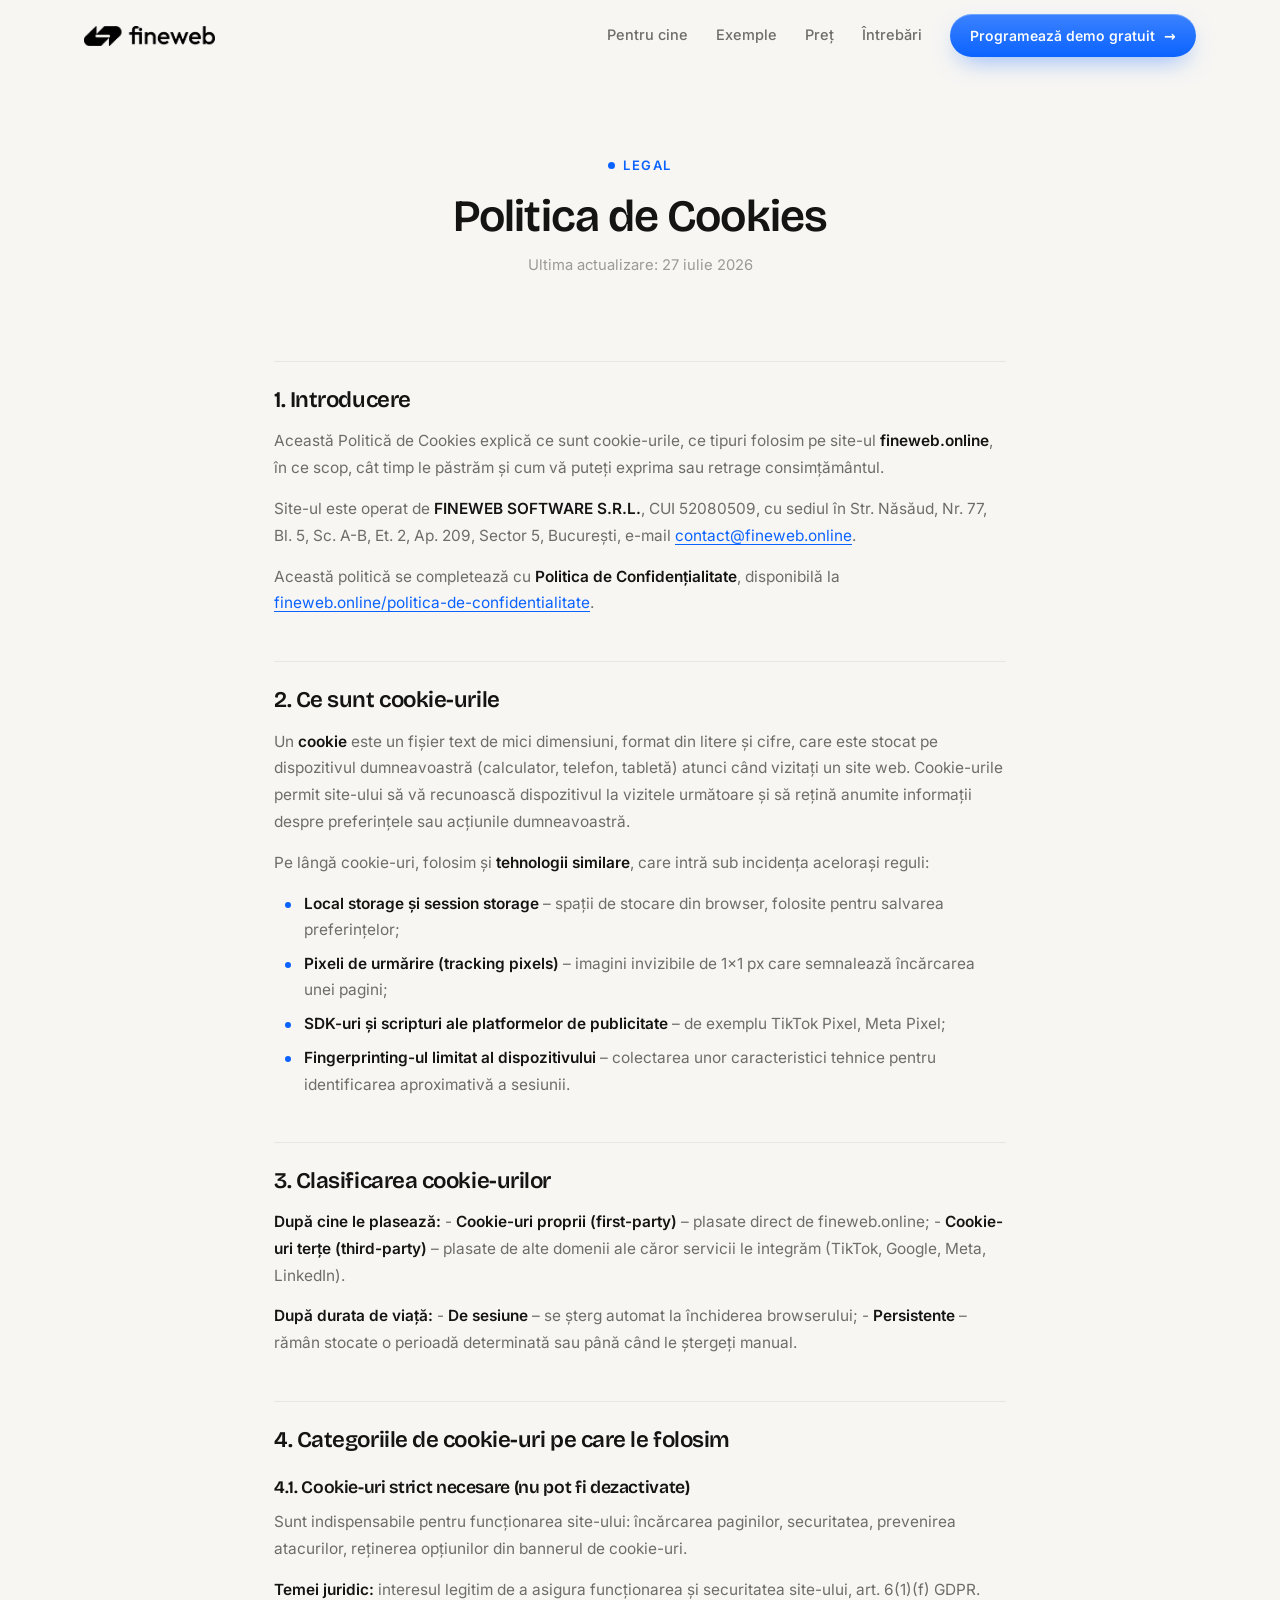
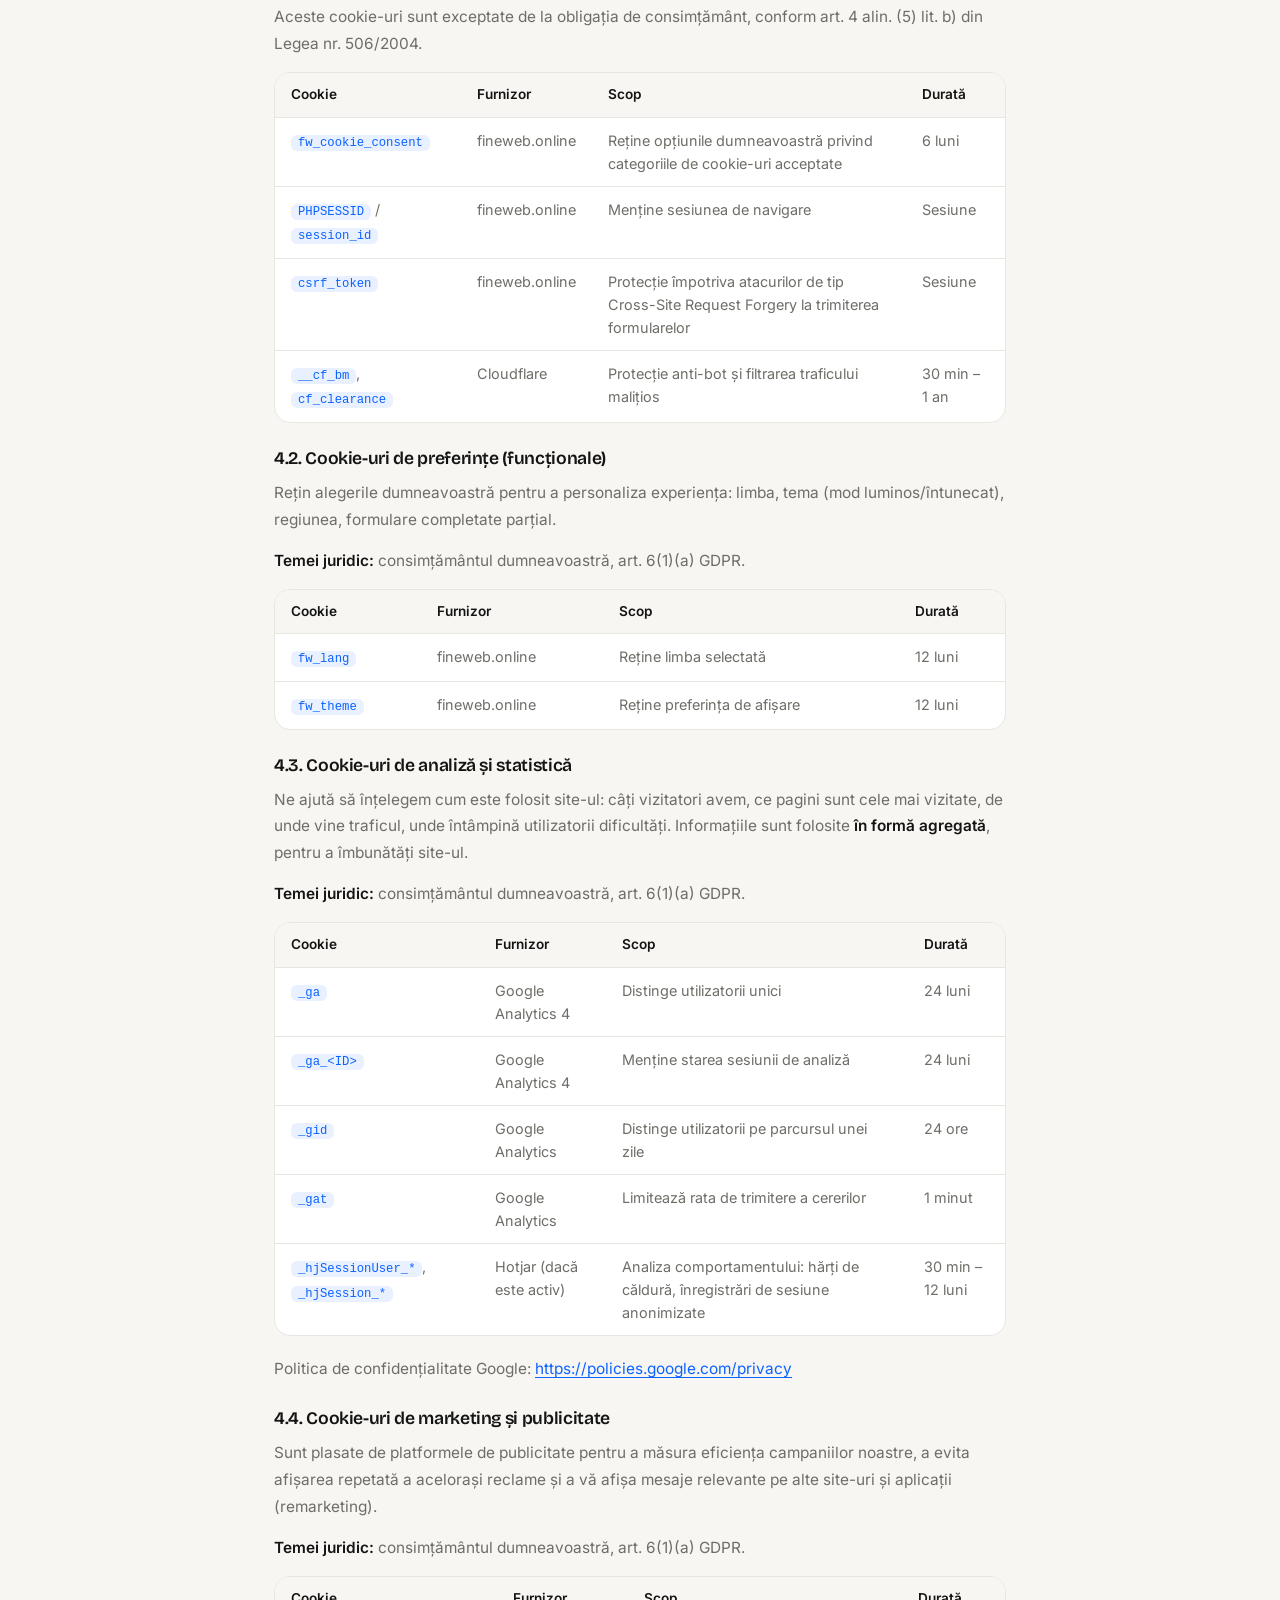
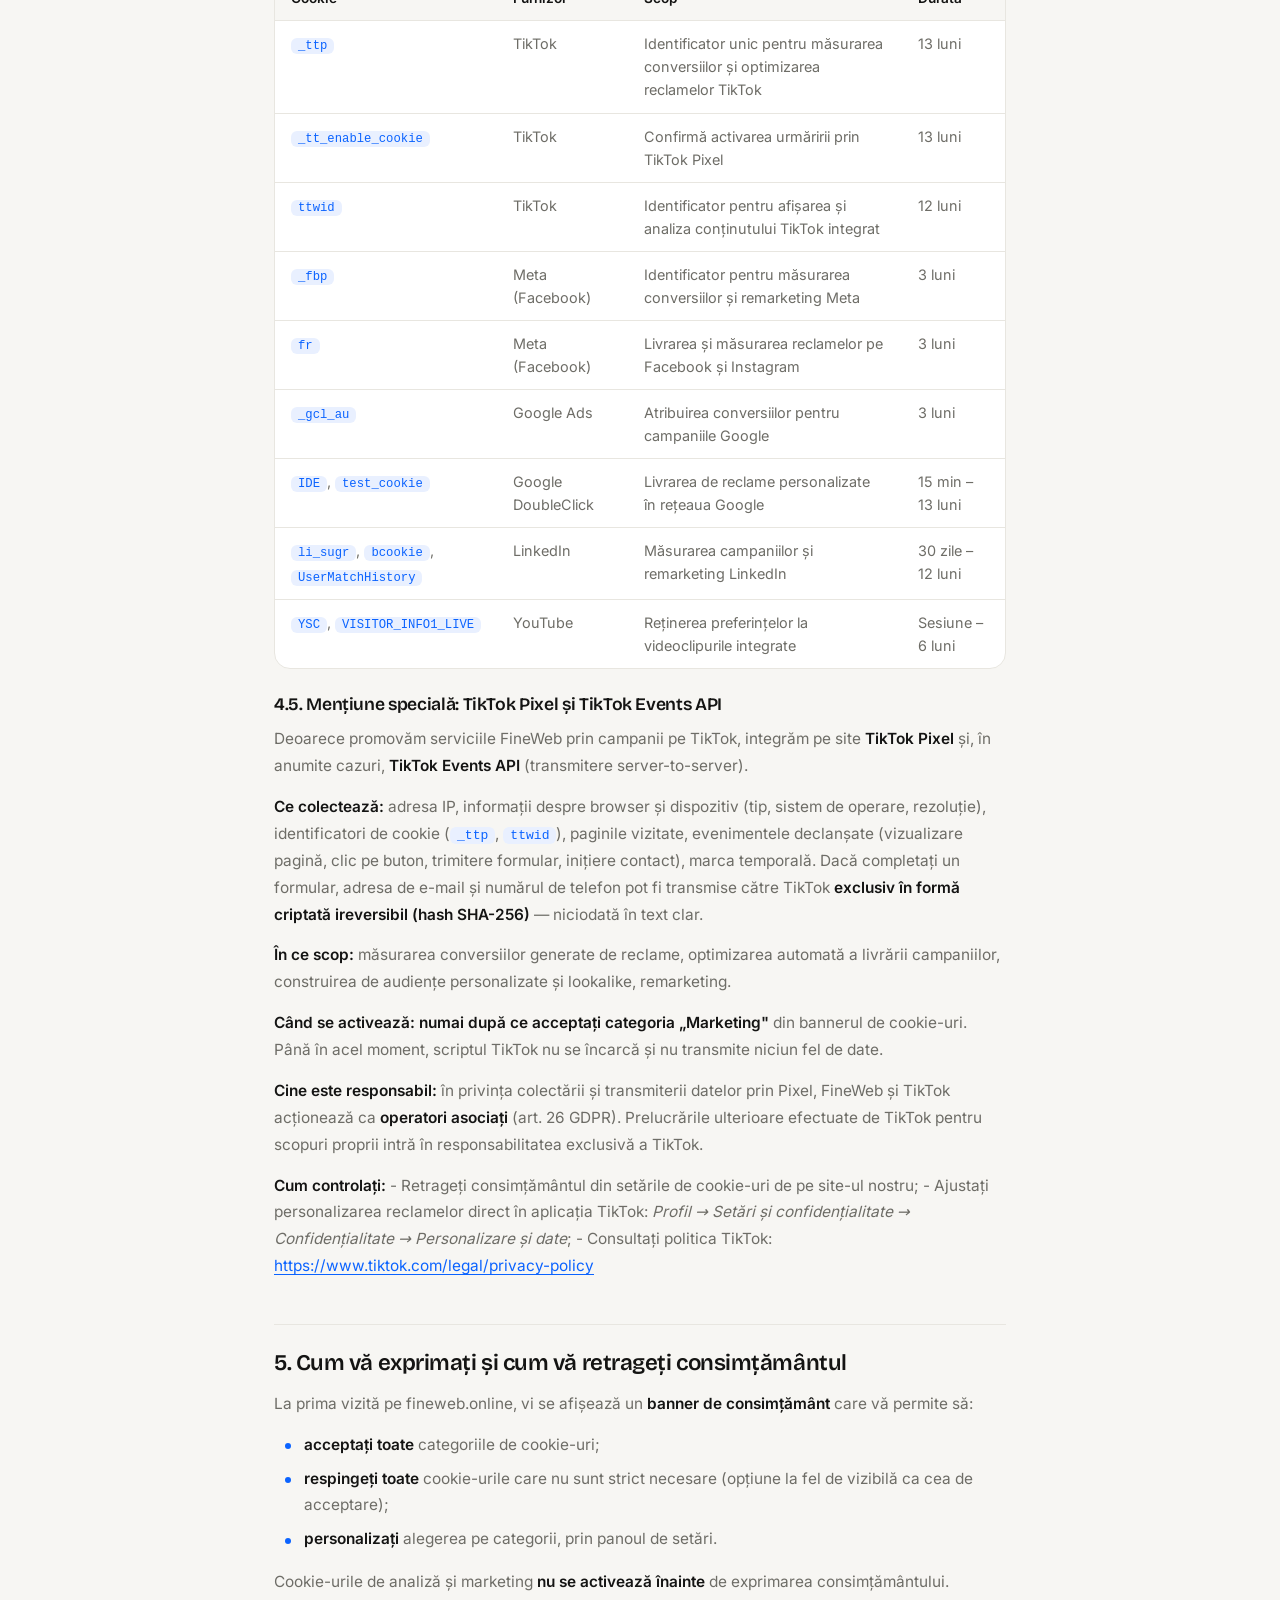
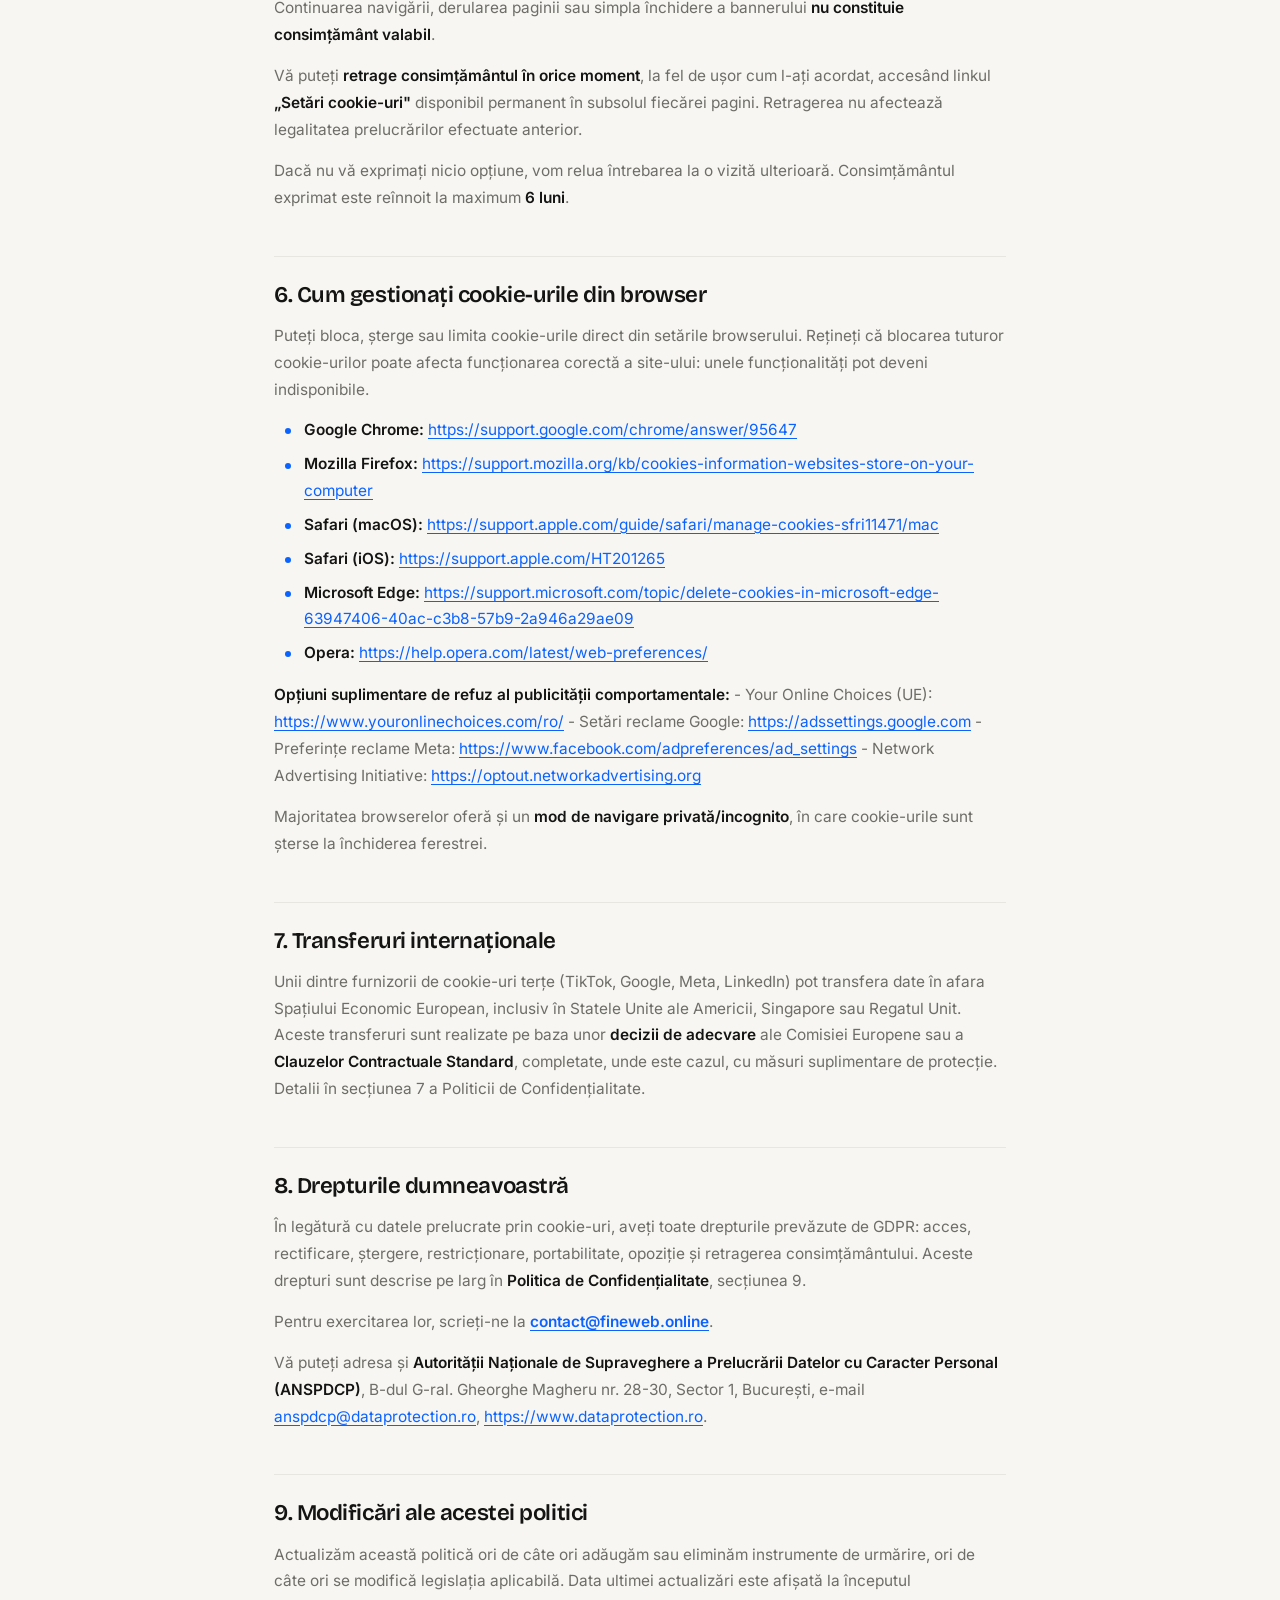
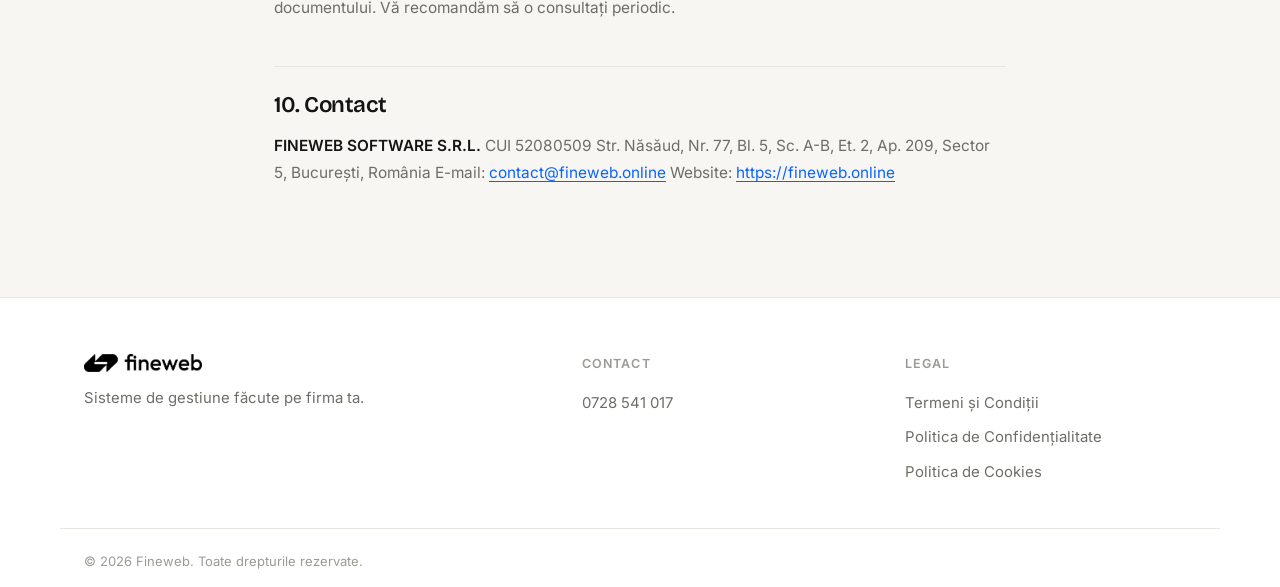
==== commit d93f3a14: "Mobile: zoomed hero screenshot and rebuilt menu Crop the platform screenshot on phones (188% width, " ====
--- a/politica-cookies.html
+++ b/politica-cookies.html
@@ -24,8 +24,8 @@
       <a href="index.html#demo">Exemple</a>
       <a href="index.html#pret">Preț</a>
       <a href="index.html#faq">Întrebări</a>
+      <a class="btn btn-primary btn-sm nav-cta" href="index.html#programeaza">Programează demo gratuit</a>
     </nav>
-    <a class="btn btn-primary btn-sm nav-cta" href="index.html#programeaza">Programează demo gratuit</a>
     <button class="nav-toggle" id="nav-toggle" aria-expanded="false" aria-controls="main-nav" aria-label="Deschide meniul">
       <span></span><span></span>
     </button>
--- a/assets/css/style.css
+++ b/assets/css/style.css
@@ -40,6 +40,9 @@
   --muted-2: #9b9a93;
   --border: #e8e6e0;
   --border-strong: #d9d7cf;
+  --accent: #0b63ff;
+  --accent-bright: #3b82ff;
+  --accent-soft: #e9f0ff;
   --green: #17a04b;
   --green-soft: #e9f6ee;
   --radius-lg: 24px;
@@ -81,6 +84,7 @@
 }
 
 .section{ padding: 108px 0; position: relative; }
+[id]{ scroll-margin-top: 84px; }
 
 .skip-link{
   position: absolute;
@@ -111,14 +115,14 @@
   font-weight: 600;
   letter-spacing: 0.12em;
   text-transform: uppercase;
-  color: var(--green);
+  color: var(--accent);
   margin-bottom: 16px;
 }
 .kicker::before{
   content: "";
   width: 7px; height: 7px;
   border-radius: 50%;
-  background: var(--green);
+  background: var(--accent);
 }
 .section-head{
   max-width: 660px;
@@ -136,23 +140,37 @@
 
 /* ============ Buttons ============ */
 .btn{
+  position: relative;
   display: inline-flex;
   align-items: center;
   justify-content: center;
   gap: 9px;
   padding: 14px 26px;
   border-radius: 999px;
-  font-weight: 550;
+  font-weight: 560;
   font-size: 15px;
-  background: var(--ink);
+  background: linear-gradient(180deg, var(--accent-bright), var(--accent));
   color: #fff;
-  transition: transform .18s ease, box-shadow .18s ease, background .18s ease;
+  box-shadow:
+    inset 0 1px 0 rgba(255, 255, 255, 0.28),
+    0 10px 26px -10px rgba(11, 99, 255, 0.55);
+  transition: transform .18s ease, box-shadow .18s ease, filter .18s ease;
   white-space: nowrap;
+  will-change: transform;
+}
+.btn::after{
+  content: "→";
+  font-family: var(--font-body);
+  transition: transform .2s ease;
 }
 .btn:hover{
   transform: translateY(-2px);
-  box-shadow: 0 12px 28px -10px rgba(20, 20, 19, 0.45);
-}
+  filter: brightness(1.06);
+  box-shadow:
+    inset 0 1px 0 rgba(255, 255, 255, 0.28),
+    0 16px 36px -10px rgba(11, 99, 255, 0.7);
+}
+.btn:hover::after{ transform: translateX(3px); }
 .btn-sm{ padding: 10px 20px; font-size: 14px; }
 .btn-lg{ padding: 16px 32px; font-size: 16px; }
 .btn-block{ width: 100%; }
@@ -185,11 +203,27 @@
   font-size: 14.5px;
   font-weight: 500;
 }
-.main-nav a{
+.main-nav a:not(.nav-cta){
+  position: relative;
   color: var(--muted);
   transition: color .15s ease;
-}
-.main-nav a:hover{ color: var(--ink); }
+  padding-bottom: 3px;
+}
+.main-nav a:not(.nav-cta)::after{
+  content: "";
+  position: absolute;
+  left: 0; right: 0; bottom: 0;
+  height: 1.5px;
+  background: var(--ink);
+  transform: scaleX(0);
+  transform-origin: right;
+  transition: transform .25s ease;
+}
+.main-nav a:not(.nav-cta):hover{ color: var(--ink); }
+.main-nav a:not(.nav-cta):hover::after{
+  transform: scaleX(1);
+  transform-origin: left;
+}
 .nav-toggle{
   display: none;
   flex-direction: column;
@@ -203,7 +237,10 @@
   width: 20px; height: 2px;
   background: var(--ink);
   border-radius: 2px;
-}
+  transition: transform .25s ease;
+}
+.site-header.nav-open .nav-toggle span:first-child{ transform: translateY(4px) rotate(45deg); }
+.site-header.nav-open .nav-toggle span:last-child{ transform: translateY(-4px) rotate(-45deg); }
 
 /* ============ Hero ============ */
 .hero{
@@ -217,7 +254,7 @@
   left: 50%; top: 46%;
   width: min(1100px, 120vw); height: 700px;
   transform: translateX(-50%);
-  background: radial-gradient(50% 50% at 50% 50%, rgba(23, 160, 75, 0.09), transparent 70%);
+  background: radial-gradient(50% 50% at 50% 50%, rgba(11, 99, 255, 0.08), transparent 70%);
   pointer-events: none;
 }
 .hero-inner{
@@ -233,7 +270,7 @@
   margin-bottom: 24px;
 }
 .hero-sub{
-  max-width: 600px;
+  max-width: 840px;
   color: var(--muted);
   font-size: clamp(1.05rem, 1.5vw, 1.18rem);
   margin-bottom: 36px;
@@ -283,39 +320,63 @@
   border-top: 1px solid var(--border);
   border-bottom: 1px solid var(--border);
 }
-.problema-grid{
+.problema-list{
+  max-width: 980px;
+  margin-inline: auto;
+  border-top: 1px solid var(--border);
+}
+.p-row{
   display: grid;
-  grid-template-columns: repeat(4, 1fr);
-  gap: 18px;
-}
-.p-card{
-  background: var(--bg);
-  border: 1px solid var(--border);
-  border-radius: var(--radius-md);
-  padding: 26px 24px;
-  transition: transform .2s ease, box-shadow .2s ease;
-}
-.p-card:hover{
-  transform: translateY(-3px);
-  box-shadow: var(--shadow-soft);
-}
-.p-icon{
-  display: inline-flex;
-  align-items: center;
-  justify-content: center;
-  width: 44px; height: 44px;
-  border-radius: 12px;
-  background: var(--surface);
-  border: 1px solid var(--border);
-  color: var(--ink);
-  margin-bottom: 18px;
-}
-.p-card h3{
-  font-size: 1.07rem;
-  margin-bottom: 8px;
-  letter-spacing: -0.01em;
-}
-.p-card p{ color: var(--muted); font-size: 0.93rem; line-height: 1.6; }
+  grid-template-columns: 64px 1.25fr 1fr;
+  gap: 28px;
+  align-items: center;
+  padding: 34px 18px;
+  border-bottom: 1px solid var(--border);
+  border-radius: 14px;
+  transition: background .25s ease;
+}
+.p-row:hover{
+  background: color-mix(in srgb, var(--pc) 5%, transparent);
+}
+.p-num{
+  font-family: var(--font-display);
+  font-weight: 550;
+  font-size: 1rem;
+  color: var(--pc);
+}
+.p-row h3{
+  font-size: clamp(1.5rem, 3vw, 2.3rem);
+  font-weight: 600;
+  letter-spacing: -0.02em;
+  line-height: 1.12;
+}
+.p-row p{
+  color: var(--muted);
+  font-size: 0.96rem;
+  line-height: 1.6;
+}
+.p-row .mark{
+  color: var(--pc);
+  background-image: linear-gradient(var(--pc-soft), var(--pc-soft));
+  background-repeat: no-repeat;
+  background-size: 100% 46%;
+  background-position: 0 78%;
+  border-radius: 5px;
+  padding: 0 0.12em;
+  margin: 0 -0.06em;
+  box-decoration-break: clone;
+  -webkit-box-decoration-break: clone;
+}
+/* markerul se "trage" cand randul intra in ecran */
+@media (min-width: 761px){
+  html.js .p-row .mark{
+    background-size: 0% 46%;
+    transition: background-size .7s cubic-bezier(.22, 1, .3, 1) .25s;
+  }
+  html.js .p-row.is-visible .mark{
+    background-size: 100% 46%;
+  }
+}
 
 .problema-final{
   margin-top: 44px;
@@ -328,40 +389,100 @@
 .problema-final strong{ color: var(--ink); font-weight: 600; }
 
 /* ============ Nise ============ */
-.nise-grid{
+.nise-wrap{
   display: grid;
-  grid-template-columns: repeat(5, 1fr);
+  grid-template-columns: 1.25fr 1fr;
+  gap: 48px;
+  align-items: start;
+  max-width: 1060px;
+  margin-inline: auto;
+}
+.nise-list{
+  display: flex;
+  flex-direction: column;
+  border-top: 1px solid var(--border);
+}
+.n-row{
+  display: grid;
+  grid-template-columns: 44px 1fr 28px;
+  align-items: center;
   gap: 14px;
-}
-.n-card{
+  text-align: left;
+  padding: 17px 10px;
+  border-bottom: 1px solid var(--border);
+  border-radius: 12px;
+  cursor: pointer;
+  transition: background .2s ease;
+}
+.n-row:hover{ background: rgba(11, 99, 255, 0.04); }
+.n-num{
+  font-family: var(--font-display);
+  font-weight: 550;
+  font-size: 0.92rem;
+  color: var(--muted-2);
+  transition: color .2s ease;
+}
+.n-name{
+  font-family: var(--font-display);
+  font-weight: 600;
+  font-size: clamp(1.15rem, 2vw, 1.55rem);
+  letter-spacing: -0.015em;
+  line-height: 1.15;
+  color: var(--muted-2);
+  transition: color .2s ease, transform .25s ease;
+}
+.n-arrow{
+  font-size: 1.1rem;
+  color: var(--accent);
+  opacity: 0;
+  transform: translateX(-8px);
+  transition: opacity .2s ease, transform .25s ease;
+}
+.n-row:hover .n-name{ color: var(--ink); }
+.n-row.is-active .n-name{
+  color: var(--ink);
+  transform: translateX(4px);
+}
+.n-row.is-active .n-num{ color: var(--accent); }
+.n-row.is-active .n-arrow{ opacity: 1; transform: translateX(0); }
+.n-desc{ display: none; }
+
+.nise-panel{
+  position: sticky;
+  top: 104px;
+}
+.np-inner{
   background: var(--surface);
   border: 1px solid var(--border);
-  border-radius: var(--radius-md);
-  padding: 20px 18px;
-  transition: transform .2s ease, box-shadow .2s ease, border-color .2s ease;
-}
-.n-card:hover{
-  transform: translateY(-3px);
-  border-color: var(--border-strong);
+  border-radius: 22px;
+  padding: 36px 34px;
   box-shadow: var(--shadow-soft);
 }
-.n-icon{
+html.js .np-inner.swap{ animation: np-swap .35s cubic-bezier(.22, 1, .3, 1); }
+@keyframes np-swap{
+  from{ opacity: 0; transform: translateY(10px); }
+  to{ opacity: 1; transform: translateY(0); }
+}
+.np-icon{
   display: inline-flex;
   align-items: center;
   justify-content: center;
-  width: 38px; height: 38px;
-  border-radius: 10px;
-  background: var(--green-soft);
-  color: var(--green);
-  margin-bottom: 14px;
-}
-.n-card h3{
-  font-size: 0.98rem;
-  line-height: 1.25;
-  margin-bottom: 7px;
-  letter-spacing: -0.005em;
-}
-.n-card p{ color: var(--muted); font-size: 0.86rem; line-height: 1.55; }
+  width: 58px; height: 58px;
+  border-radius: 16px;
+  background: var(--accent-soft);
+  color: var(--accent);
+  margin-bottom: 20px;
+}
+.np-icon svg{ width: 28px; height: 28px; }
+.np-inner h3{
+  font-size: 1.45rem;
+  margin-bottom: 10px;
+}
+.np-inner p{
+  color: var(--muted);
+  font-size: 1.02rem;
+  line-height: 1.65;
+}
 
 .nise-final{
   margin-top: 44px;
@@ -392,7 +513,7 @@
   left: 0; top: 2px;
   width: 19px; height: 19px;
   border-radius: 50%;
-  background: var(--green-soft) url("data:image/svg+xml,%3Csvg xmlns='http://www.w3.org/2000/svg' viewBox='0 0 24 24' fill='none'%3E%3Cpath d='m6.5 12.5 3.5 3.5 7.5-8' stroke='%2317a04b' stroke-width='2.4' stroke-linecap='round' stroke-linejoin='round'/%3E%3C/svg%3E") center / 13px no-repeat;
+  background: var(--accent-soft) url("data:image/svg+xml,%3Csvg xmlns='http://www.w3.org/2000/svg' viewBox='0 0 24 24' fill='none'%3E%3Cpath d='m6.5 12.5 3.5 3.5 7.5-8' stroke='%230b63ff' stroke-width='2.4' stroke-linecap='round' stroke-linejoin='round'/%3E%3C/svg%3E") center / 13px no-repeat;
 }
 
 /* ============ Demo ============ */
@@ -423,7 +544,7 @@
   position: relative;
   aspect-ratio: 16 / 10;
   background:
-    radial-gradient(90% 120% at 50% 0%, rgba(23, 160, 75, 0.14), transparent 55%),
+    radial-gradient(90% 120% at 50% 0%, rgba(59, 130, 255, 0.22), transparent 55%),
     linear-gradient(180deg, #1d1d1b, #141413);
   display: flex;
   flex-direction: column;
@@ -520,8 +641,8 @@
   justify-content: center;
   width: 42px; height: 42px;
   border-radius: 50%;
-  background: var(--green-soft);
-  color: var(--green);
+  background: var(--accent-soft);
+  color: var(--accent);
   font-weight: 650;
   font-size: 15px;
 }
@@ -602,13 +723,6 @@
   font-size: 0.95rem;
   margin: 10px 0 30px;
 }
-.pret-left .btn{
-  background: #fff;
-  color: var(--ink);
-}
-.pret-left .btn:hover{
-  box-shadow: 0 12px 28px -10px rgba(0, 0, 0, 0.55);
-}
 .pret-right{
   background: var(--surface);
   padding: 44px 40px;
@@ -653,7 +767,7 @@
   letter-spacing: -0.01em;
   transition: color .15s ease;
 }
-.faq-list summary:hover{ color: var(--green); }
+.faq-list summary:hover{ color: var(--accent); }
 .faq-plus{
   position: relative;
   flex-shrink: 0;
@@ -697,7 +811,7 @@
 }
 .prog-left .checklist li{ color: rgba(255, 255, 255, 0.85); }
 .prog-left .checklist li::before{
-  background-color: rgba(23, 160, 75, 0.22);
+  background-color: rgba(59, 130, 255, 0.22);
 }
 .prog-tel{
   display: inline-flex;
@@ -752,8 +866,8 @@
 .form-field input:focus,
 .form-field textarea:focus{
   outline: none;
-  border-color: var(--ink);
-  box-shadow: 0 0 0 3px rgba(20, 20, 19, 0.08);
+  border-color: var(--accent);
+  box-shadow: 0 0 0 3px rgba(11, 99, 255, 0.14);
 }
 .form-status{
   text-align: center;
@@ -827,30 +941,43 @@
 
 /* ============ Responsive ============ */
 @media (max-width: 1060px){
-  .nise-grid{ grid-template-columns: repeat(3, 1fr); }
-  .problema-grid{ grid-template-columns: repeat(2, 1fr); }
 }
 
 @media (max-width: 900px){
-  .main-nav{ display: none; }
   .nav-toggle{ display: flex; }
+  .main-nav{
+    position: absolute;
+    top: 100%;
+    left: 0; right: 0;
+    flex-direction: column;
+    align-items: stretch;
+    gap: 2px;
+    background: var(--bg);
+    border-bottom: 1px solid var(--border);
+    padding: 8px 24px 22px;
+    box-shadow: 0 30px 50px -30px rgba(20, 20, 19, 0.2);
+    visibility: hidden;
+    opacity: 0;
+    transform: translateY(-10px);
+    transition: opacity .25s ease, transform .25s ease, visibility 0s linear .25s;
+  }
   .site-header.nav-open{
     background: var(--bg);
     box-shadow: inset 0 -1px 0 var(--border);
   }
   .site-header.nav-open .main-nav{
-    display: flex;
-    position: absolute;
-    top: 72px;
-    left: 0; right: 0;
-    flex-direction: column;
-    align-items: stretch;
-    background: var(--bg);
-    border-bottom: 1px solid var(--border);
-    padding: 10px 24px 20px;
-    gap: 2px;
-  }
-  .site-header.nav-open .main-nav a{ padding: 12px 2px; font-size: 16px; }
+    visibility: visible;
+    opacity: 1;
+    transform: translateY(0);
+    transition: opacity .25s ease, transform .25s ease;
+  }
+  .main-nav a:not(.nav-cta){ padding: 13px 2px; font-size: 16px; }
+  .main-nav a:not(.nav-cta)::after{ display: none; }
+  .main-nav .nav-cta{
+    margin-top: 12px;
+    padding: 14px 22px;
+    font-size: 15px;
+  }
 
   .demo-grid{ grid-template-columns: 1fr; max-width: 560px; margin-inline: auto; }
   .faq-wrap{ grid-template-columns: 1fr; gap: 36px; }
@@ -860,38 +987,73 @@
   .footer-inner{ grid-template-columns: 1fr 1fr; }
 }
 
+.nowrap{ white-space: nowrap; }
+
+@media (max-width: 900px){
+  .nise-wrap{ grid-template-columns: 1fr; gap: 0; }
+  .nise-panel{ display: none; }
+  .n-row{ grid-template-columns: 36px 1fr 22px; padding: 15px 6px; }
+  .n-row .n-arrow, .n-row.is-active .n-arrow{
+    transform: rotate(90deg) translateX(0);
+    opacity: .5;
+    transition: transform .25s ease, opacity .2s ease;
+  }
+  .n-row.open .n-arrow, .n-row.is-active.open .n-arrow{ transform: rotate(-90deg); opacity: 1; }
+  .n-row.is-active .n-num{ color: var(--muted-2); }
+  .n-row.is-active .n-name{ color: var(--muted-2); transform: none; }
+  .n-row.open .n-num, .n-row.is-active.open .n-num{ color: var(--accent); }
+  .n-row.open .n-name{ color: var(--ink); }
+  .n-row.open{ background: rgba(11, 99, 255, 0.04); }
+  .n-row.open .n-name, .n-row:hover .n-name{ color: var(--ink); }
+  .n-row.open .n-desc{
+    display: block;
+    grid-column: 2 / -1;
+    color: var(--muted);
+    font-family: var(--font-body);
+    font-weight: 400;
+    font-size: 0.93rem;
+    line-height: 1.6;
+    padding-top: 6px;
+    animation: np-swap .3s ease;
+  }
+}
+
 @media (max-width: 760px){
+  .only-desktop{ display: none; }
+  .nowrap{ white-space: normal; }
   .section{ padding: 72px 0; }
   .hero{ padding-top: 128px; }
   .hero-shot{ margin-top: 48px; }
-  .nav-cta{ display: none; }
-  .site-header.nav-open .nav-cta{
-    display: inline-flex;
-    position: absolute;
-    top: calc(100% - 8px);
-    left: 24px; right: 24px;
-  }
-  .site-header.nav-open .main-nav{ padding-bottom: 76px; }
-
-  .problema-grid{ grid-template-columns: 1fr; }
-  .nise-grid{ grid-template-columns: 1fr; }
-  .n-card p{ font-size: 0.9rem; }
+  /* poza din hero: marita si decupata in dreapta, ca sa fie lizibila */
+  .shot-frame img{
+    width: 188%;
+    max-width: none;
+  }
+
+  .p-row{
+    grid-template-columns: 1fr;
+    gap: 10px;
+    padding: 26px 4px;
+  }
+  .p-num{ font-size: 0.9rem; }
   .form-row{ grid-template-columns: 1fr; }
   .t-card{ padding: 32px 24px; }
   .pret-left, .pret-right{ padding: 34px 26px; }
   .footer-inner{ grid-template-columns: 1fr; }
 
   /* randare amanata sub fold */
-  .problema, .nise, .demo, .testimoniale, .pret, .faq, .programeaza{
+  body:not(.cv-off) .problema, body:not(.cv-off) .nise, body:not(.cv-off) .demo,
+  body:not(.cv-off) .testimoniale, body:not(.cv-off) .pret, body:not(.cv-off) .faq,
+  body:not(.cv-off) .programeaza{
     content-visibility: auto;
-    contain-intrinsic-size: auto 800px;
+    contain-intrinsic-size: auto 1100px;
   }
 }
 
 @media (prefers-reduced-motion: reduce){
   html{ scroll-behavior: auto; }
   html.js .reveal{ opacity: 1; transform: none; transition: none; }
-  .btn, .p-card, .n-card, .d-card, .t-btn{ transition: none; }
+  .btn, .p-row, .n-row, .d-card, .t-btn{ transition: none; }
 }
 
 /* ============ Pagini legale ============ */
@@ -921,7 +1083,7 @@
 }
 .legal-content strong{ color: var(--ink); font-weight: 600; }
 .legal-content a{
-  color: var(--green);
+  color: var(--accent);
   text-decoration: underline;
   text-underline-offset: 3px;
   word-break: break-word;
@@ -941,7 +1103,7 @@
   left: 7px; top: 0.72em;
   width: 6px; height: 6px;
   border-radius: 50%;
-  background: var(--green);
+  background: var(--accent);
 }
 .legal-content ol{ counter-reset: legal-ol; }
 .legal-content ol > li{ counter-increment: legal-ol; }
@@ -985,10 +1147,117 @@
 .legal-content code{
   font-family: ui-monospace, 'SF Mono', Menlo, monospace;
   font-size: 0.85em;
-  color: var(--green);
-  background: var(--green-soft);
+  color: var(--accent);
+  background: var(--accent-soft);
   padding: 1px 7px;
   border-radius: 6px;
   white-space: nowrap;
 }
 .legal-content hr{ border: none; border-top: 1px solid var(--border); margin: 32px 0; }
+
+/* ======================================================
+   Microanimatii & interactiuni (awwwards layer)
+   ====================================================== */
+
+/* ---- Intrare hero (doar cu JS; fallback vizibil fara JS) ---- */
+html.js .hero-title .line{ display: block; overflow: hidden; }
+html.js .hero-title .line > span{
+  display: block;
+  transform: translateY(112%);
+}
+html.js body.loaded .hero-title .line > span{
+  animation: line-up .9s cubic-bezier(.22, 1, .3, 1) forwards;
+}
+html.js body.loaded .hero-title .line:nth-child(2) > span{ animation-delay: .09s; }
+@keyframes line-up{ to{ transform: translateY(0); } }
+
+html.js .hero-in{
+  opacity: 0;
+  transform: translateY(16px);
+}
+html.js body.loaded .hero-in{
+  animation: fade-up .8s cubic-bezier(.22, 1, .3, 1) forwards;
+  animation-delay: .35s;
+}
+html.js body.loaded .hero-cta.hero-in{ animation-delay: .48s; }
+@keyframes fade-up{ to{ opacity: 1; transform: translateY(0); } }
+
+/* ---- Screenshot hero: intrare cu perspectiva + indreptare la scroll ---- */
+.hero-shot{ perspective: 1400px; }
+.shot-frame{
+  transform-origin: 50% 20%;
+  transform: rotateX(calc(var(--shot-tilt, 0) * 1deg)) scale(calc(1 - var(--shot-tilt, 0) * 0.004));
+  will-change: transform;
+}
+html.js .shot-frame{
+  --shot-tilt: 9;
+  opacity: 0;
+}
+html.js body.loaded .shot-frame{
+  animation: shot-in 1s cubic-bezier(.22, 1, .3, 1) .45s forwards;
+}
+@keyframes shot-in{ to{ opacity: 1; } }
+
+/* sclipire o singura data peste screenshot */
+.shot-frame::after{
+  content: "";
+  position: absolute;
+  inset: 0;
+  background: linear-gradient(105deg, transparent 40%, rgba(255, 255, 255, 0.35) 50%, transparent 60%);
+  transform: translateX(-120%);
+  pointer-events: none;
+}
+html.js body.loaded .shot-frame::after{
+  animation: shine 1.4s ease 1.3s forwards;
+}
+@keyframes shine{ to{ transform: translateX(120%); } }
+.shot-frame{ position: relative; }
+
+/* ---- Reveal cu blur pe titlurile de sectiune ---- */
+@media (min-width: 761px){
+  html.js .section-head.reveal{
+    filter: blur(7px);
+  }
+  html.js .section-head.reveal.is-visible{
+    filter: blur(0);
+    transition: opacity .6s ease, transform .6s ease, filter .6s ease;
+  }
+}
+
+/* ---- Reveal in cascada pentru griduri ---- */
+@media (min-width: 761px){
+  html.js .demo-grid .reveal:nth-child(2){ transition-delay: .08s; }
+  html.js .demo-grid .reveal:nth-child(3){ transition-delay: .16s; }
+}
+
+/* ---- Micro-interactiuni pe carduri ---- */
+.d-card{ transform-style: preserve-3d; }
+.d-play{ transition: transform .3s cubic-bezier(.34, 1.56, .64, 1); }
+.d-card:hover .d-play{ transform: scale(1.12); }
+
+/* ---- Pret: hover pe card ---- */
+.pret-card{ transition: transform .25s ease, box-shadow .25s ease; }
+.pret-card:hover{
+  transform: translateY(-4px);
+  box-shadow: 0 2px 4px rgba(20,20,19,.05), 0 30px 60px -20px rgba(11, 99, 255, 0.25);
+}
+
+/* ---- FAQ: continut animat (inaltimea o anima JS-ul) ---- */
+.faq-list details p{ overflow: hidden; }
+
+/* ---- Responsive pentru stratul de animatii ---- */
+@media (max-width: 760px){
+  html.js .shot-frame{ --shot-tilt: 0; }
+}
+@media (prefers-reduced-motion: reduce){
+  html.js .hero-title .line > span,
+  html.js .hero-in,
+  html.js .shot-frame{
+    animation: none !important;
+    opacity: 1 !important;
+    transform: none !important;
+  }
+  .shot-frame{ --shot-tilt: 0 !important; }
+  .shot-frame::after{ display: none; }
+  html.js .section-head.reveal{ filter: none; }
+}
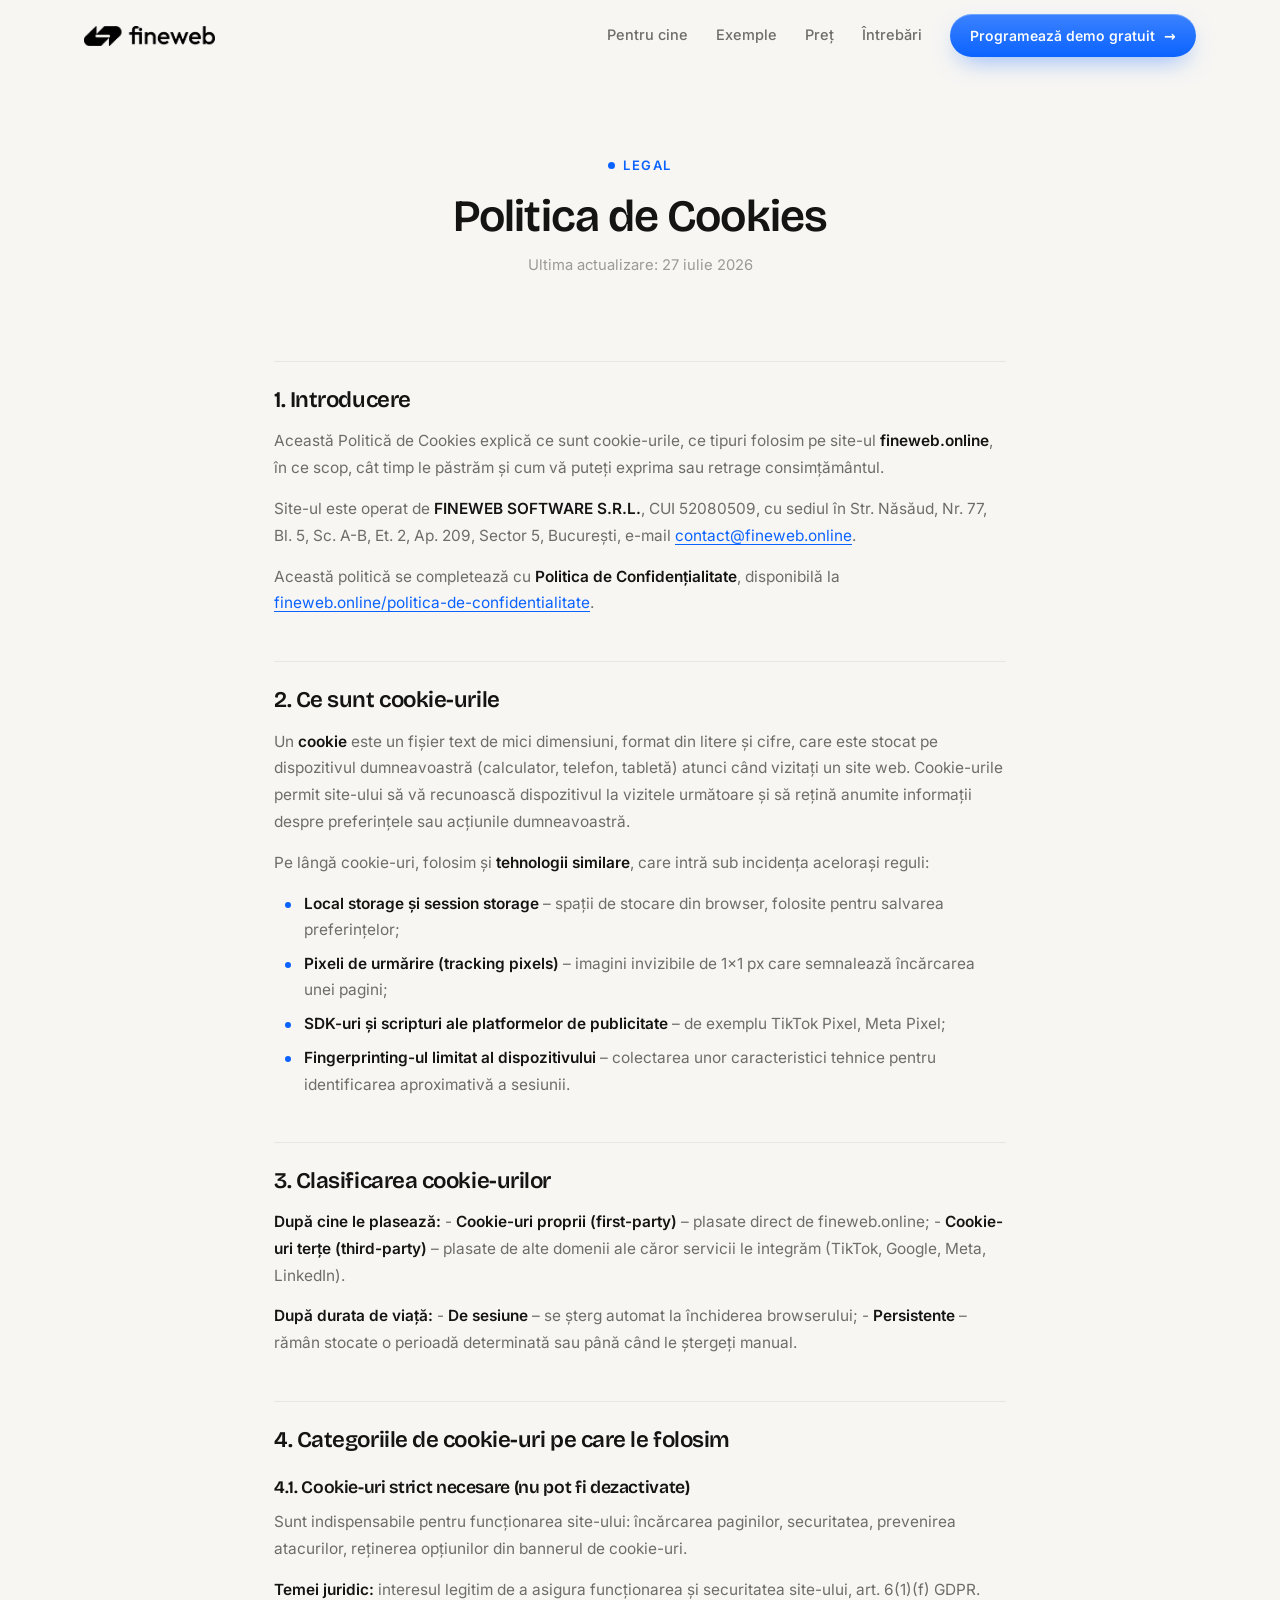
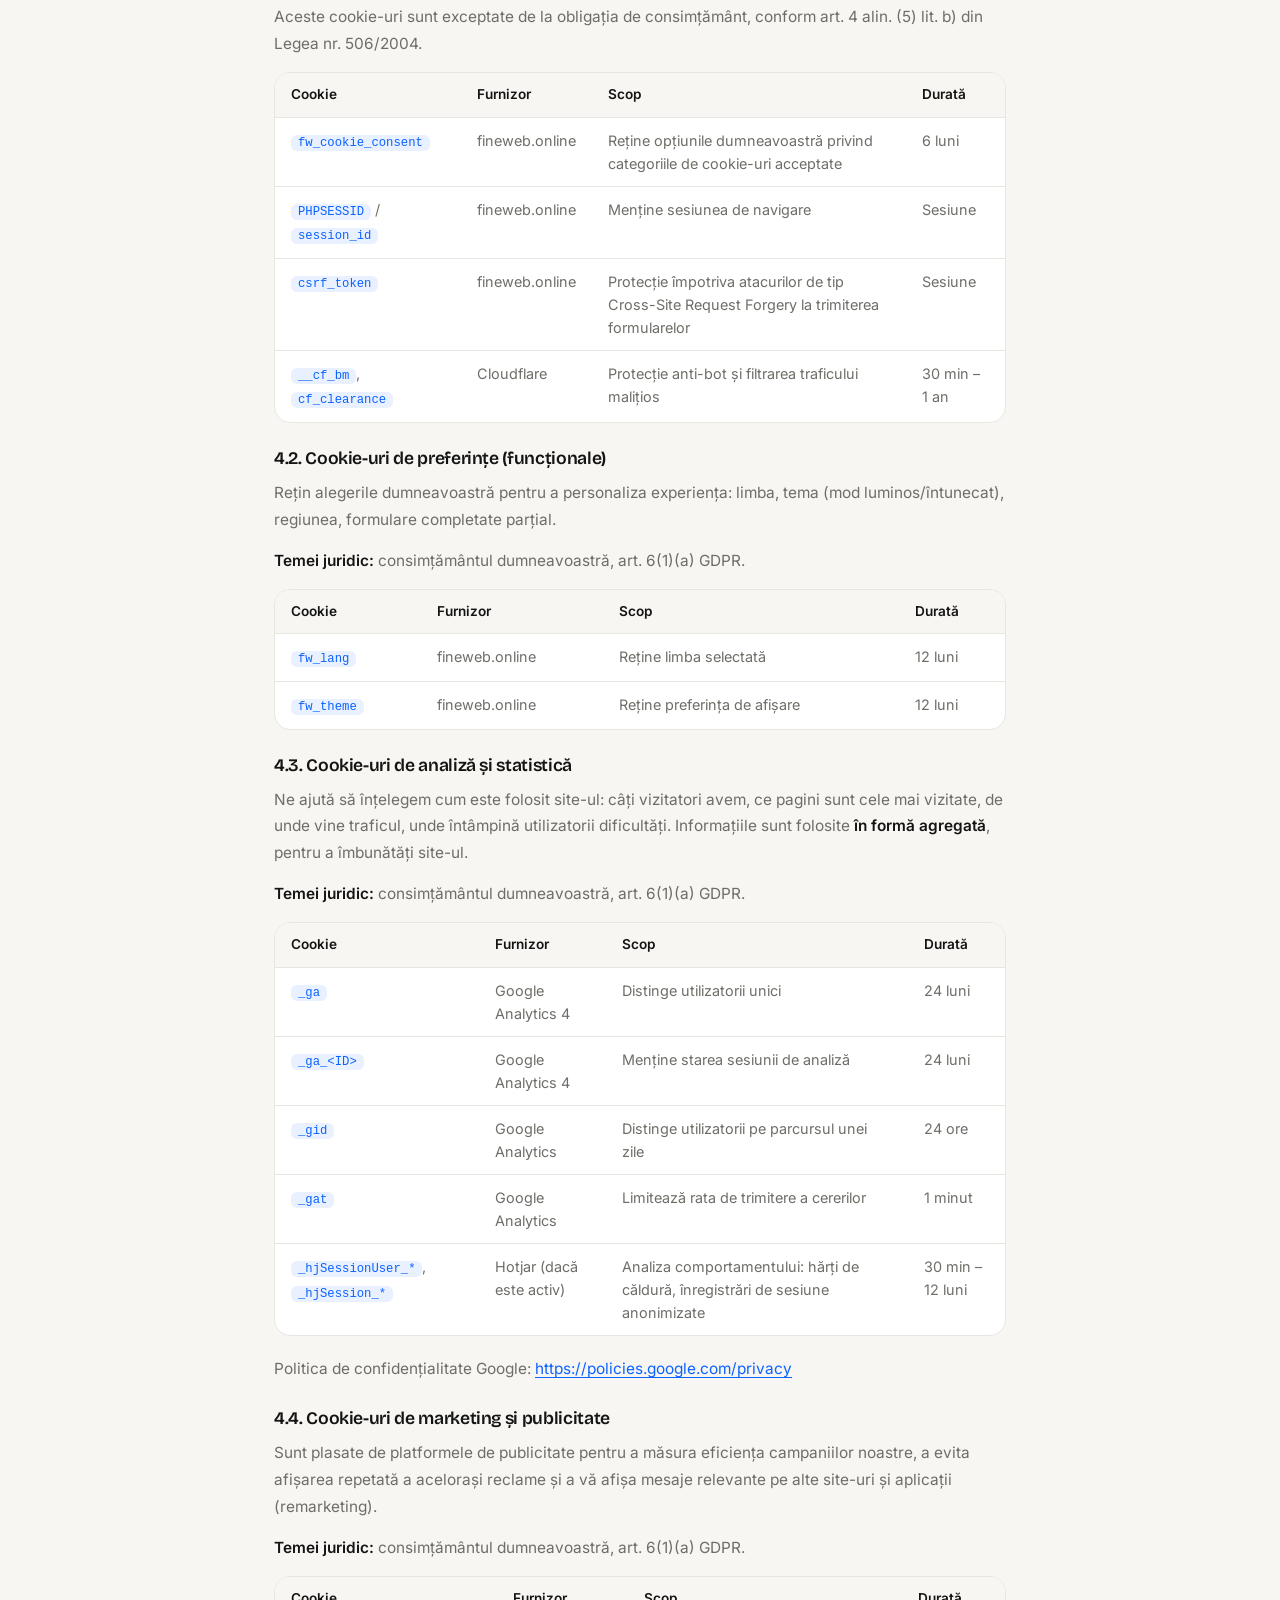
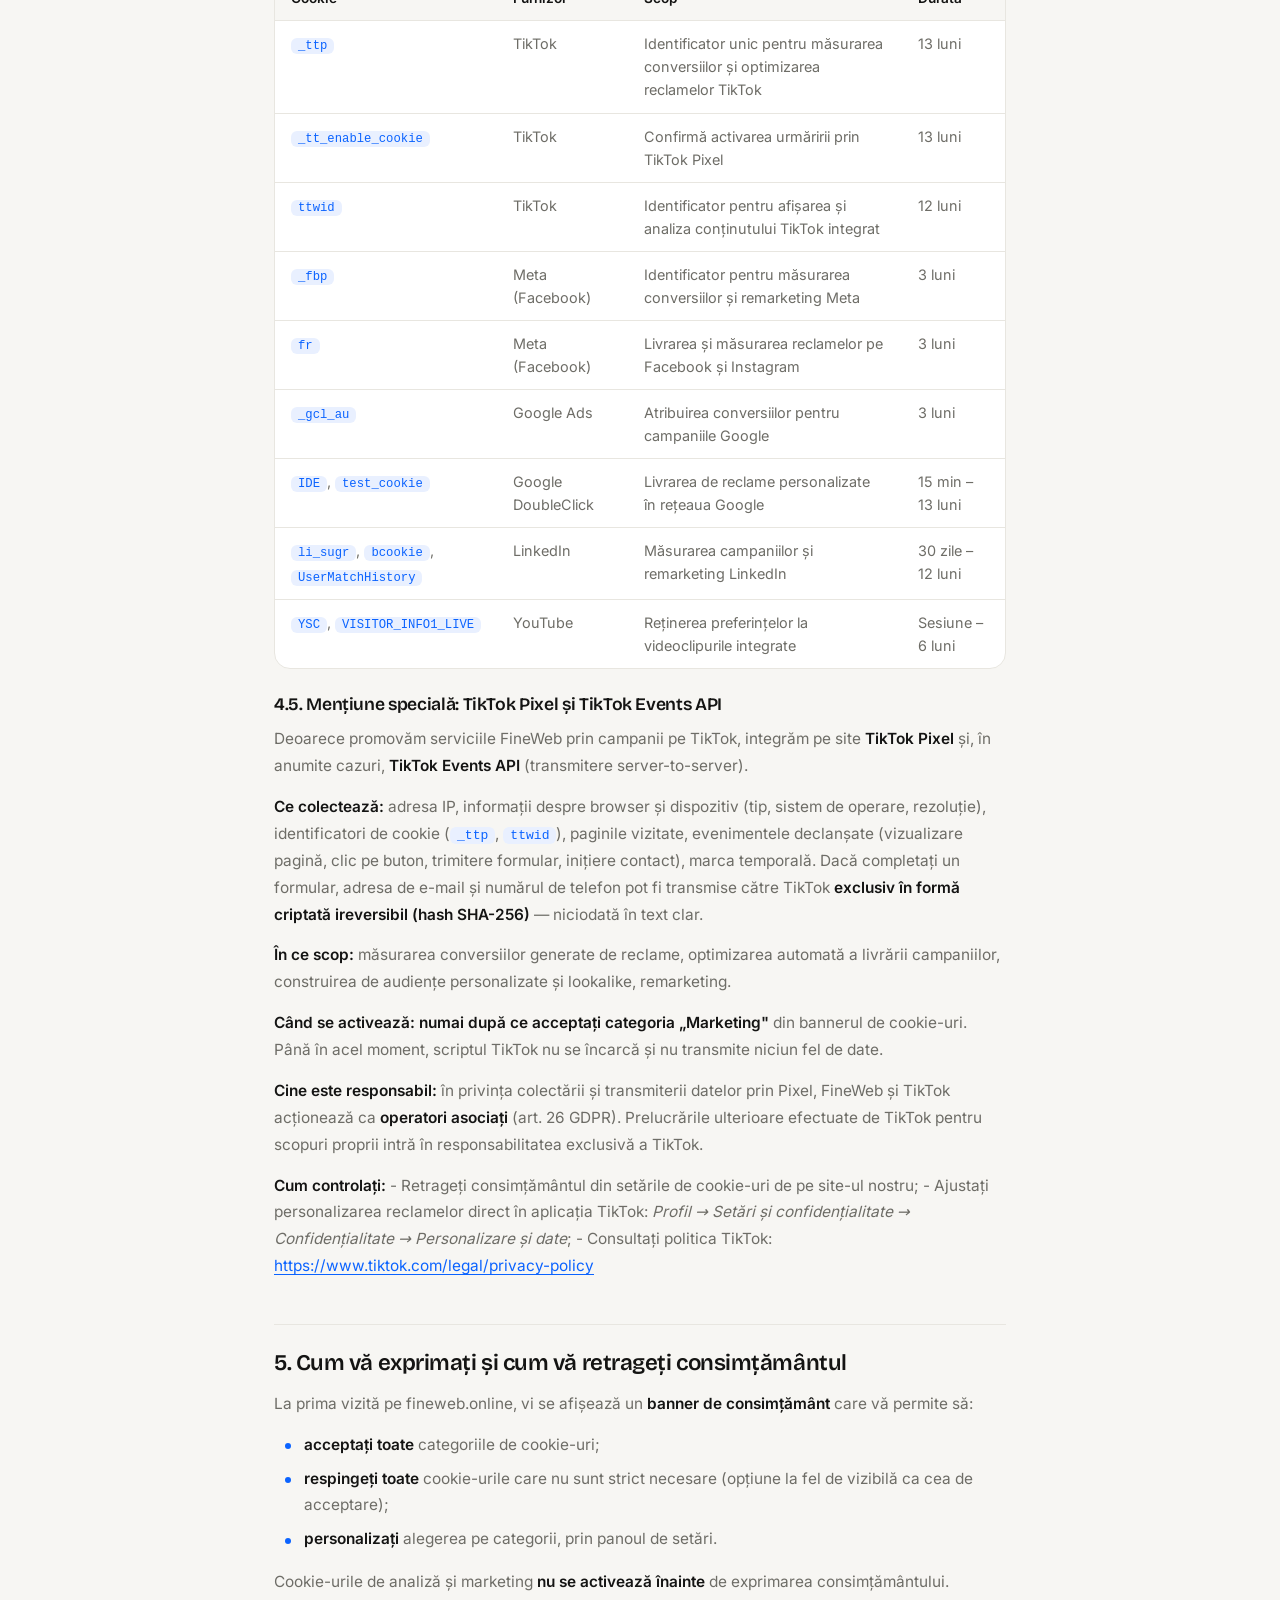
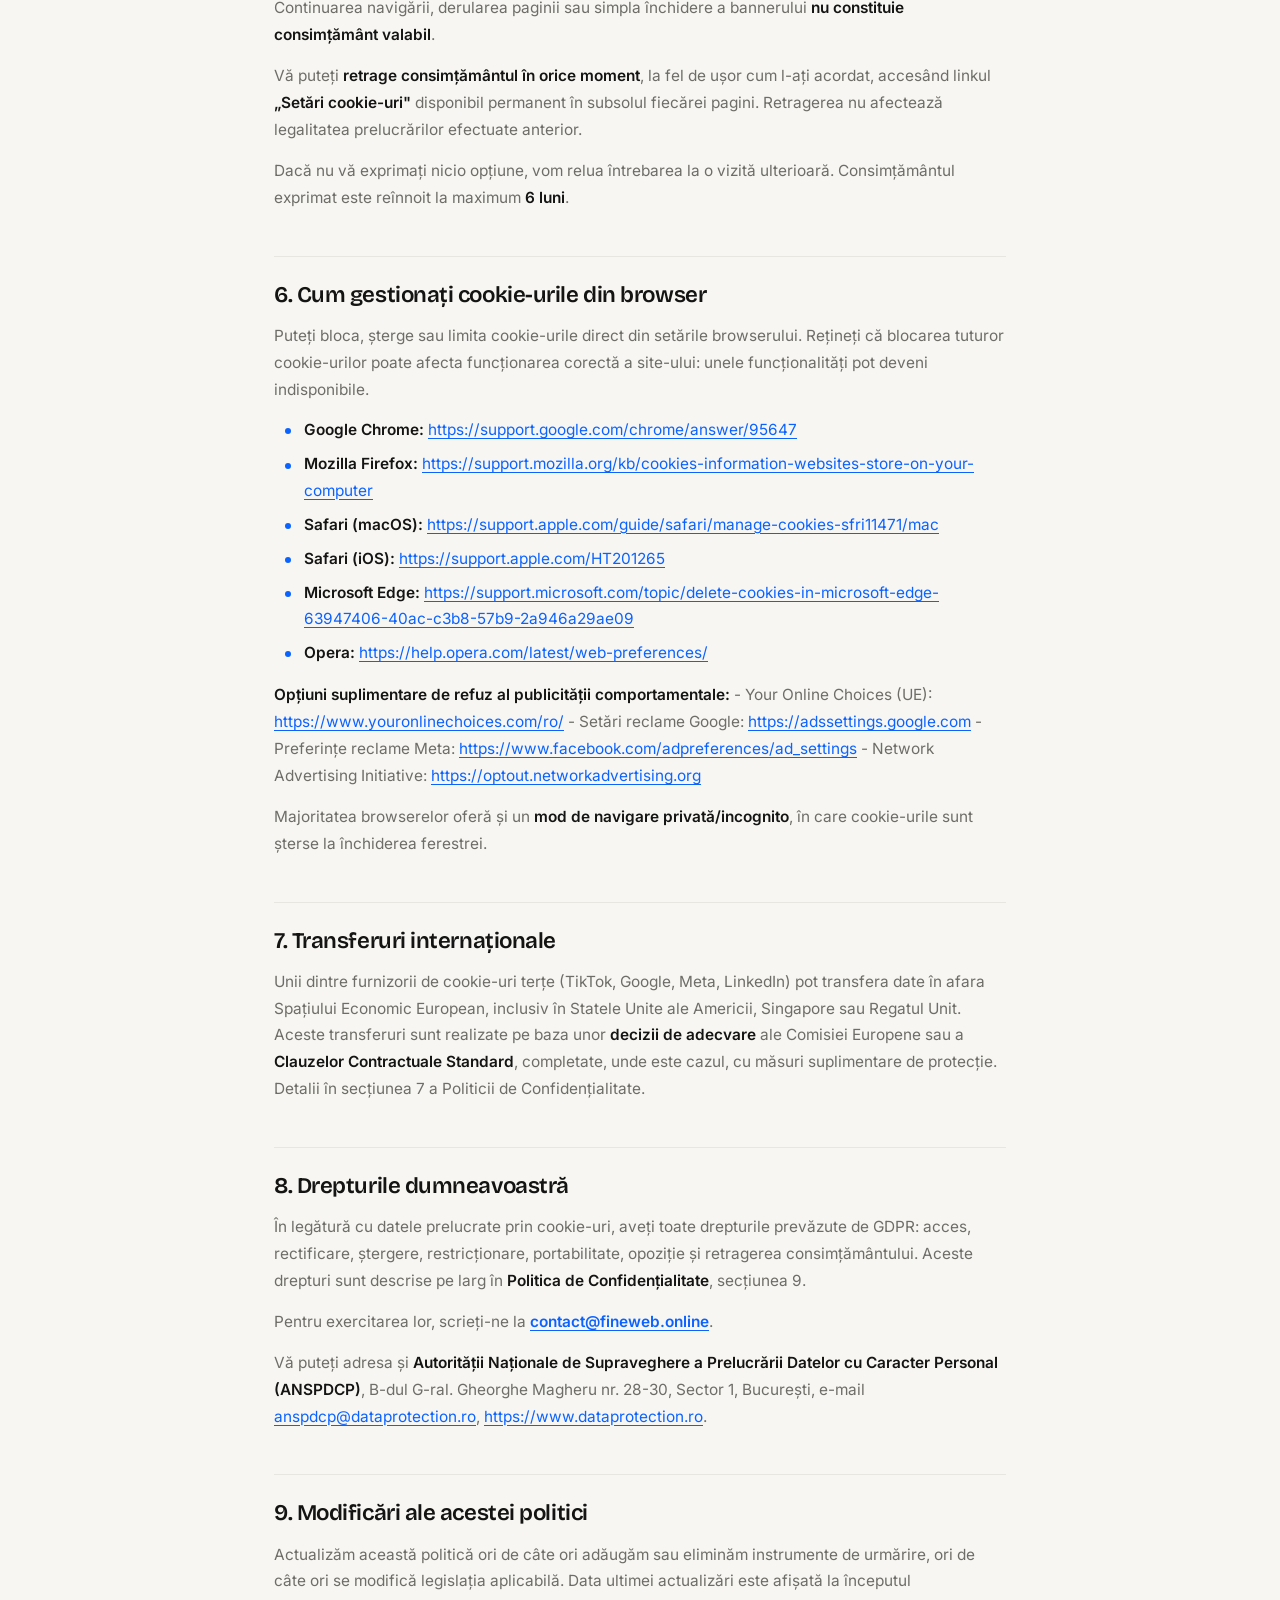
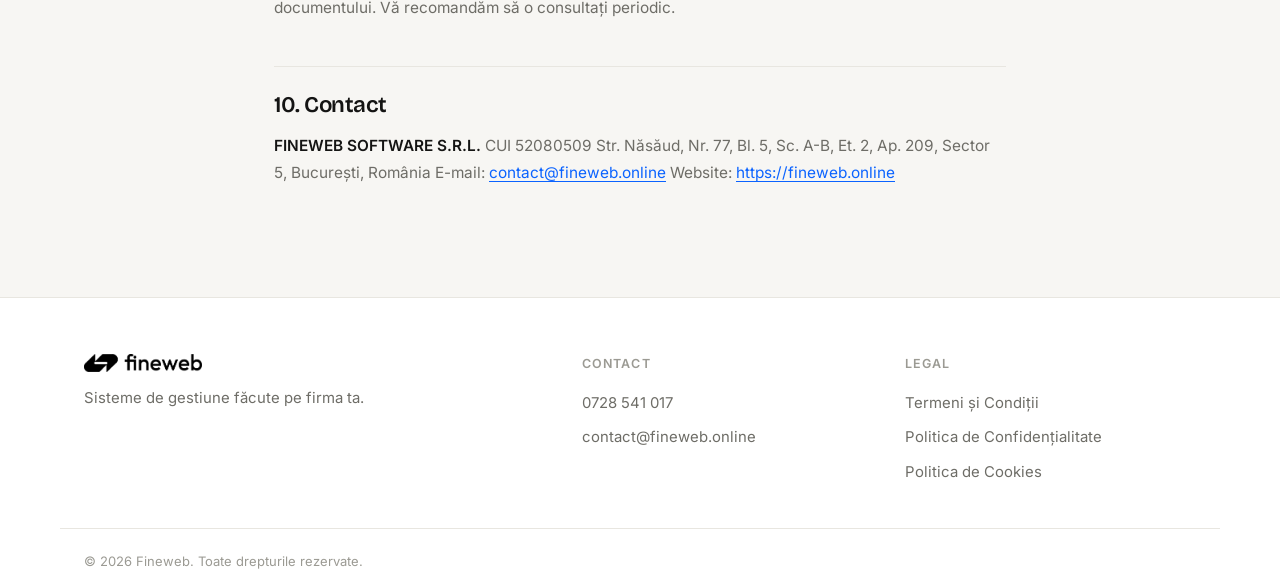
==== commit 629179e3: "Point all CTAs to WhatsApp, add contact email, drop FAQ search Every 'Programeaza demo gratuit' butt" ====
--- a/politica-cookies.html
+++ b/politica-cookies.html
@@ -24,7 +24,7 @@
       <a href="index.html#demo">Exemple</a>
       <a href="index.html#pret">Preț</a>
       <a href="index.html#faq">Întrebări</a>
-      <a class="btn btn-primary btn-sm nav-cta" href="index.html#programeaza">Programează demo gratuit</a>
+      <a class="btn btn-primary btn-sm nav-cta" href="https://wa.me/40728541017?text=Bun%C4%83!%20A%C8%99%20vrea%20un%20demo%20gratuit%20pentru%20platforma%20de%20gestiune." target="_blank" rel="noopener">Programează demo gratuit</a>
     </nav>
     <button class="nav-toggle" id="nav-toggle" aria-expanded="false" aria-controls="main-nav" aria-label="Deschide meniul">
       <span></span><span></span>
@@ -310,6 +310,7 @@
     <div class="footer-col">
       <h4>Contact</h4>
       <a href="tel:+40728541017">0728 541 017</a>
+      <a href="mailto:contact@fineweb.online">contact@fineweb.online</a>
     </div>
     <nav class="footer-col" aria-label="Legal">
       <h4>Legal</h4>
--- a/assets/css/style.css
+++ b/assets/css/style.css
@@ -259,6 +259,7 @@
 }
 .hero-inner{
   position: relative;
+  z-index: 2;
   text-align: center;
   display: flex;
   flex-direction: column;
@@ -389,99 +390,125 @@
 .problema-final strong{ color: var(--ink); font-weight: 600; }
 
 /* ============ Nise ============ */
-.nise-wrap{
+.nise{ position: relative; }
+.nise-big{
+  max-width: 1020px;
+  margin-inline: auto;
+  border-top: 1px solid var(--border);
+}
+.nb-row{
+  position: relative;
   display: grid;
-  grid-template-columns: 1.25fr 1fr;
-  gap: 48px;
-  align-items: start;
-  max-width: 1060px;
-  margin-inline: auto;
-}
-.nise-list{
-  display: flex;
-  flex-direction: column;
-  border-top: 1px solid var(--border);
-}
-.n-row{
-  display: grid;
-  grid-template-columns: 44px 1fr 28px;
-  align-items: center;
-  gap: 14px;
+  grid-template-columns: 58px 1fr 34px;
+  align-items: center;
+  gap: 18px;
+  width: 100%;
   text-align: left;
-  padding: 17px 10px;
+  padding: 20px 12px;
   border-bottom: 1px solid var(--border);
-  border-radius: 12px;
   cursor: pointer;
-  transition: background .2s ease;
-}
-.n-row:hover{ background: rgba(11, 99, 255, 0.04); }
-.n-num{
+  transition: background .25s ease;
+}
+.nb-row:hover{ background: color-mix(in srgb, var(--pc) 5%, transparent); }
+.nb-num{
   font-family: var(--font-display);
   font-weight: 550;
-  font-size: 0.92rem;
-  color: var(--muted-2);
-  transition: color .2s ease;
-}
-.n-name{
+  font-size: 1rem;
+  color: var(--pc);
+  opacity: .55;
+  transition: opacity .25s ease;
+}
+.nb-row:hover .nb-num{ opacity: 1; }
+.nb-name{
   font-family: var(--font-display);
   font-weight: 600;
-  font-size: clamp(1.15rem, 2vw, 1.55rem);
-  letter-spacing: -0.015em;
-  line-height: 1.15;
-  color: var(--muted-2);
-  transition: color .2s ease, transform .25s ease;
-}
-.n-arrow{
-  font-size: 1.1rem;
-  color: var(--accent);
+  font-size: clamp(1.7rem, 3.4vw, 2.9rem);
+  letter-spacing: -0.02em;
+  line-height: 1.08;
+  /* umplere cu culoare, de la stanga la dreapta, la hover */
+  background-image: linear-gradient(to right, var(--pc) 50%, var(--ink) 50%);
+  background-size: 200% 100%;
+  background-position: 100% 0;
+  -webkit-background-clip: text;
+  background-clip: text;
+  color: transparent;
+  transition: background-position .5s cubic-bezier(.22, 1, .3, 1), transform .35s cubic-bezier(.22, 1, .3, 1);
+}
+.nb-row:hover .nb-name{
+  background-position: 0% 0;
+  transform: translateX(10px);
+}
+.nb-arrow{
+  color: var(--pc);
   opacity: 0;
-  transform: translateX(-8px);
-  transition: opacity .2s ease, transform .25s ease;
-}
-.n-row:hover .n-name{ color: var(--ink); }
-.n-row.is-active .n-name{
-  color: var(--ink);
-  transform: translateX(4px);
-}
-.n-row.is-active .n-num{ color: var(--accent); }
-.n-row.is-active .n-arrow{ opacity: 1; transform: translateX(0); }
-.n-desc{ display: none; }
-
-.nise-panel{
-  position: sticky;
-  top: 104px;
-}
-.np-inner{
+  transform: translateX(-12px) rotate(-45deg);
+  transition: opacity .25s ease, transform .35s cubic-bezier(.22, 1, .3, 1);
+}
+.nb-row:hover .nb-arrow{
+  opacity: 1;
+  transform: translateX(0) rotate(0deg);
+}
+.nb-desc{ display: none; }
+
+/* cardul care urmareste cursorul */
+.nise-card{
+  position: absolute;
+  left: 0; top: 0;
+  z-index: 6;
+  width: 290px;
   background: var(--surface);
   border: 1px solid var(--border);
-  border-radius: 22px;
-  padding: 36px 34px;
-  box-shadow: var(--shadow-soft);
-}
-html.js .np-inner.swap{ animation: np-swap .35s cubic-bezier(.22, 1, .3, 1); }
+  border-top: 3px solid var(--pc, var(--accent));
+  border-radius: 16px;
+  padding: 18px 20px;
+  box-shadow: var(--shadow-lift);
+  pointer-events: none;
+  opacity: 0;
+  scale: .92;
+  transition: opacity .22s ease, scale .25s cubic-bezier(.22, 1, .3, 1);
+  will-change: transform;
+}
+.nise-card.on{ opacity: 1; scale: 1; }
+.nc-icon{
+  display: inline-flex;
+  align-items: center;
+  justify-content: center;
+  width: 44px; height: 44px;
+  border-radius: 12px;
+  background: var(--pc-soft, var(--accent-soft));
+  color: var(--pc, var(--accent));
+  margin-bottom: 12px;
+}
+.nc-desc{
+  color: var(--muted);
+  font-size: 0.92rem;
+  line-height: 1.55;
+}
 @keyframes np-swap{
   from{ opacity: 0; transform: translateY(10px); }
   to{ opacity: 1; transform: translateY(0); }
 }
-.np-icon{
-  display: inline-flex;
-  align-items: center;
-  justify-content: center;
-  width: 58px; height: 58px;
-  border-radius: 16px;
-  background: var(--accent-soft);
-  color: var(--accent);
-  margin-bottom: 20px;
-}
-.np-icon svg{ width: 28px; height: 28px; }
-.np-inner h3{
-  font-size: 1.45rem;
-  margin-bottom: 10px;
-}
-.np-inner p{
-  color: var(--muted);
-  font-size: 1.02rem;
-  line-height: 1.65;
+
+/* intrare in cascada a randurilor */
+@media (min-width: 761px){
+  html.js .nise-big .nb-row{
+    opacity: 0;
+    transform: translateY(16px);
+    transition: opacity .5s ease, transform .5s cubic-bezier(.22, 1, .3, 1), background .25s ease;
+  }
+  html.js .nise-big.is-visible .nb-row{
+    opacity: 1;
+    transform: translateY(0);
+  }
+  html.js .nise-big.is-visible .nb-row:nth-child(2){ transition-delay: .05s; }
+  html.js .nise-big.is-visible .nb-row:nth-child(3){ transition-delay: .10s; }
+  html.js .nise-big.is-visible .nb-row:nth-child(4){ transition-delay: .15s; }
+  html.js .nise-big.is-visible .nb-row:nth-child(5){ transition-delay: .20s; }
+  html.js .nise-big.is-visible .nb-row:nth-child(6){ transition-delay: .25s; }
+  html.js .nise-big.is-visible .nb-row:nth-child(7){ transition-delay: .30s; }
+  html.js .nise-big.is-visible .nb-row:nth-child(8){ transition-delay: .35s; }
+  html.js .nise-big.is-visible .nb-row:nth-child(9){ transition-delay: .40s; }
+  html.js .nise-big.is-visible .nb-row:nth-child(10){ transition-delay: .45s; }
 }
 
 .nise-final{
@@ -516,70 +543,511 @@
   background: var(--accent-soft) url("data:image/svg+xml,%3Csvg xmlns='http://www.w3.org/2000/svg' viewBox='0 0 24 24' fill='none'%3E%3Cpath d='m6.5 12.5 3.5 3.5 7.5-8' stroke='%230b63ff' stroke-width='2.4' stroke-linecap='round' stroke-linejoin='round'/%3E%3C/svg%3E") center / 13px no-repeat;
 }
 
+/* ============ Functionalitati ============ */
+.feats{
+  background: var(--surface);
+  border-top: 1px solid var(--border);
+  border-bottom: 1px solid var(--border);
+}
+/* mini-interfete */
+.fp-panel{
+  background: var(--surface);
+  border: 1px solid var(--border);
+  border-radius: 16px;
+  padding: 20px;
+  box-shadow: var(--shadow-soft);
+  max-width: 420px;
+  width: 100%;
+  margin-inline: auto;
+}
+.fp-head{
+  display: flex;
+  align-items: center;
+  justify-content: space-between;
+  margin-bottom: 14px;
+}
+.fp-head strong{ font-family: var(--font-display); font-size: 1.05rem; }
+.fp-badge{
+  font-size: 12px;
+  font-weight: 600;
+  color: var(--accent);
+  background: var(--accent-soft);
+  padding: 4px 10px;
+  border-radius: 999px;
+}
+.fp-notif{
+  display: flex;
+  align-items: flex-start;
+  gap: 12px;
+  padding: 11px 12px;
+  border: 1px solid var(--border);
+  border-left: 3px solid var(--nc);
+  border-radius: 12px;
+  background: #fff;
+  margin-top: 10px;
+}
+.fp-notif i{
+  flex-shrink: 0;
+  width: 10px; height: 10px;
+  margin-top: 5px;
+  border-radius: 50%;
+  background: var(--nc);
+  box-shadow: 0 0 0 4px var(--nc-soft);
+}
+.fp-notif strong{ display: block; font-size: 0.9rem; letter-spacing: -0.01em; }
+.fp-notif span{ color: var(--muted); font-size: 0.8rem; }
+
+.fp-label{
+  font-size: 12.5px;
+  font-weight: 600;
+  text-transform: uppercase;
+  letter-spacing: 0.06em;
+  color: var(--muted-2);
+}
+.fp-sum{
+  font-family: var(--font-display);
+  font-weight: 600;
+  font-size: 2.1rem;
+  letter-spacing: -0.02em;
+  margin: 4px 0 12px;
+}
+.fp-bar{
+  height: 8px;
+  border-radius: 999px;
+  background: var(--border);
+  overflow: hidden;
+  margin-bottom: 14px;
+}
+.fp-bar i{
+  display: block;
+  height: 100%;
+  width: 0;
+  border-radius: 999px;
+  background: linear-gradient(90deg, #0e8a4d, #35c27a);
+  transition: width 1s cubic-bezier(.22, 1, .3, 1) .35s;
+}
+.fs-slide.play .fp-bar i, html:not(.js) .fp-bar i{ width: 64%; }
+.fp-row{
+  display: flex;
+  align-items: center;
+  gap: 9px;
+  font-size: 0.9rem;
+  color: var(--muted);
+  padding: 7px 0;
+  border-top: 1px solid var(--border);
+}
+.fp-row strong{ margin-left: auto; color: var(--ink); font-size: 0.92rem; }
+.fp-dot{ width: 9px; height: 9px; border-radius: 50%; }
+.fp-dot.ok{ background: #0e8a4d; }
+.fp-dot.bad{ background: #dd4632; }
+
+.fp-client{
+  display: flex;
+  align-items: center;
+  gap: 12px;
+  padding-bottom: 14px;
+  border-bottom: 1px solid var(--border);
+  margin-bottom: 14px;
+}
+.fp-avatar{
+  display: flex;
+  align-items: center;
+  justify-content: center;
+  width: 42px; height: 42px;
+  border-radius: 50%;
+  background: #6d4aff;
+  color: #fff;
+  font-weight: 650;
+  font-size: 14px;
+}
+.fp-client strong{ display: block; font-size: 0.95rem; }
+.fp-client span{ color: var(--muted); font-size: 0.8rem; }
+.fp-steps li{
+  position: relative;
+  display: flex;
+  align-items: center;
+  gap: 11px;
+  padding: 7px 0;
+  font-size: 0.9rem;
+  color: var(--muted);
+}
+.fp-steps li i{
+  flex-shrink: 0;
+  width: 18px; height: 18px;
+  border-radius: 50%;
+  border: 2px solid var(--border-strong);
+  background: #fff;
+}
+.fp-steps li.done{ color: var(--ink-soft); }
+.fp-steps li.done i{
+  border-color: #0e8a4d;
+  background: #0e8a4d url("data:image/svg+xml,%3Csvg xmlns='http://www.w3.org/2000/svg' viewBox='0 0 24 24' fill='none'%3E%3Cpath d='m6.5 12.5 3.5 3.5 7.5-8' stroke='%23fff' stroke-width='3' stroke-linecap='round' stroke-linejoin='round'/%3E%3C/svg%3E") center / 11px no-repeat;
+}
+.fp-steps li.now{ color: var(--ink); font-weight: 550; }
+.fp-steps li.now i{
+  border-color: #6d4aff;
+  background: #6d4aff;
+  box-shadow: 0 0 0 4px rgba(109, 74, 255, 0.18);
+  animation: step-pulse 2s ease-in-out infinite;
+}
+@keyframes step-pulse{
+  50%{ box-shadow: 0 0 0 7px rgba(109, 74, 255, 0.10); }
+}
+
+/* ---- scena cu scroll (desktop) ---- */
+.feats-show{ --fc: #0b63ff; --fc-soft: #e9f0ff; }
+.feats-show[data-step="1"]{ --fc: #0e8a4d; --fc-soft: #d9f0e2; }
+.feats-show[data-step="2"]{ --fc: #6d4aff; --fc-soft: #e9e3ff; }
+
+@media (min-width: 901px){
+  .feats-show{ height: 240vh; }
+  .fs-pin{
+    position: sticky;
+    top: 86px;
+    height: min(calc(100vh - 110px), 640px);
+    display: grid;
+    grid-template-columns: 1.05fr 1fr;
+    gap: 56px;
+    align-items: center;
+  }
+}
+
+.fs-left{
+  display: flex;
+  gap: 26px;
+}
+.fs-progress{
+  position: relative;
+  width: 3px;
+  border-radius: 999px;
+  background: var(--border);
+  align-self: stretch;
+}
+.fs-progress i{
+  position: absolute;
+  left: 0; top: 0;
+  width: 100%;
+  height: 0%;
+  border-radius: 999px;
+  background: var(--fc);
+  transition: background .5s ease;
+}
+.fs-items{ display: flex; flex-direction: column; gap: 6px; flex: 1; }
+.fs-item{
+  display: grid;
+  grid-template-columns: 40px 1fr;
+  gap: 14px;
+  text-align: left;
+  padding: 18px 14px;
+  border-radius: 16px;
+  cursor: pointer;
+  transition: background .3s ease, opacity .3s ease;
+  opacity: .42;
+}
+.fs-item.active{
+  opacity: 1;
+  background: color-mix(in srgb, var(--fc) 6%, transparent);
+}
+.fs-item:hover{ opacity: .85; }
+.fs-item.active:hover{ opacity: 1; }
+.fs-num{
+  font-family: var(--font-display);
+  font-weight: 550;
+  font-size: 0.95rem;
+  color: var(--fc);
+  padding-top: 5px;
+}
+.fs-item h3{
+  font-size: clamp(1.25rem, 2vw, 1.6rem);
+  margin-bottom: 8px;
+  letter-spacing: -0.015em;
+}
+.fs-item p{
+  color: var(--muted);
+  font-size: 0.95rem;
+  line-height: 1.6;
+}
+.fs-item:not(.active) p{ display: none; }
+
+.fs-right{ position: relative; }
+.fs-glow{
+  position: absolute;
+  inset: -40px;
+  border-radius: 50%;
+  background-color: var(--fc);
+  opacity: .10;
+  filter: blur(70px);
+  transition: background-color .6s ease;
+  pointer-events: none;
+}
+.fs-screen{
+  position: relative;
+  background: var(--surface);
+  border: 1px solid var(--border);
+  border-radius: 20px;
+  box-shadow: var(--shadow-lift);
+  padding: 0 24px 24px;
+  min-height: 380px;
+  overflow: hidden;
+}
+.fs-chrome{
+  display: flex;
+  align-items: center;
+  gap: 7px;
+  padding: 15px 0 13px;
+  border-bottom: 1px solid var(--border);
+  margin-bottom: 20px;
+}
+.fs-chrome i{
+  width: 9px; height: 9px;
+  border-radius: 50%;
+  background: var(--border-strong);
+}
+.fs-tag{
+  margin-left: auto;
+  font-size: 12px;
+  font-weight: 600;
+  color: var(--fc);
+  background: var(--fc-soft);
+  padding: 4px 12px;
+  border-radius: 999px;
+  transition: background .5s ease, color .5s ease;
+}
+.fs-slide{
+  position: absolute;
+  left: 24px; right: 24px;
+  top: 68px;
+  opacity: 0;
+  transform: translateY(34px);
+  transition: opacity .45s ease, transform .55s cubic-bezier(.22, 1, .3, 1);
+  pointer-events: none;
+}
+.fs-slide.active{
+  opacity: 1;
+  transform: translateY(0);
+  pointer-events: auto;
+}
+.fs-slide.leaving{ transform: translateY(-30px); }
+.fp-dot.wait{ background: #d97706; }
+
+/* notificarile intra pe rand cand slide-ul devine activ */
+html.js .fs-slide .fp-notif{
+  opacity: 0;
+  transform: translateY(10px);
+  transition: opacity .45s ease, transform .45s cubic-bezier(.22, 1, .3, 1);
+}
+html.js .fs-slide.play .fp-notif{ opacity: 1; transform: none; }
+html.js .fs-slide.play .n1{ transition-delay: .25s; }
+html.js .fs-slide.play .n2{ transition-delay: .4s; }
+html.js .fs-slide.play .n3{ transition-delay: .55s; }
+
+/* bifele din fisa clientului apar in cascada */
+html.js .fs-slide .fp-steps li{
+  opacity: 0;
+  transform: translateX(-8px);
+  transition: opacity .4s ease, transform .4s cubic-bezier(.22, 1, .3, 1);
+}
+html.js .fs-slide.play .fp-steps li{ opacity: 1; transform: none; }
+html.js .fs-slide.play .fp-steps li:nth-child(1){ transition-delay: .2s; }
+html.js .fs-slide.play .fp-steps li:nth-child(2){ transition-delay: .35s; }
+html.js .fs-slide.play .fp-steps li:nth-child(3){ transition-delay: .5s; }
+html.js .fs-slide.play .fp-steps li:nth-child(4){ transition-delay: .65s; }
+
+.feats-final{
+  margin-top: 40px;
+  text-align: center;
+  color: var(--muted);
+  font-size: 1.1rem;
+}
+.feats-final strong{ color: var(--ink); }
+
 /* ============ Demo ============ */
 .demo{
   background: var(--surface);
   border-top: 1px solid var(--border);
   border-bottom: 1px solid var(--border);
 }
-.demo-grid{
+.dx{ --xc: #0b63ff; --xc-soft: #e9f0ff; max-width: 1000px; margin-inline: auto; }
+.dx[data-ex="1"]{ --xc: #0e8a4d; --xc-soft: #d9f0e2; }
+.dx[data-ex="2"]{ --xc: #6d4aff; --xc-soft: #e9e3ff; }
+
+.dx-tabs{
   display: grid;
   grid-template-columns: repeat(3, 1fr);
-  gap: 20px;
-}
-.d-card{
+  gap: 12px;
+  margin-bottom: 20px;
+}
+.dx-tab{
+  display: flex;
+  align-items: center;
+  gap: 13px;
+  text-align: left;
+  padding: 15px 18px;
   background: var(--bg);
   border: 1px solid var(--border);
-  border-radius: var(--radius-lg);
+  border-radius: 16px;
+  cursor: pointer;
+  transition: border-color .25s ease, background .25s ease, transform .2s ease, box-shadow .25s ease;
+}
+.dx-tab:hover{ transform: translateY(-2px); }
+.dx-tab.active{
+  background: var(--surface);
+  border-color: var(--xc);
+  box-shadow: 0 10px 26px -14px color-mix(in srgb, var(--xc) 55%, transparent);
+}
+.dx-ico{
+  flex-shrink: 0;
+  display: flex;
+  align-items: center;
+  justify-content: center;
+  width: 40px; height: 40px;
+  border-radius: 11px;
+  background: var(--xc-soft);
+  color: var(--xc);
+  transition: background .25s ease, color .25s ease, transform .25s ease;
+}
+.dx-tab.active .dx-ico{ background: var(--xc); color: #fff; transform: scale(1.06); }
+.dx-tab-txt strong{
+  display: block;
+  font-family: var(--font-display);
+  font-weight: 600;
+  font-size: 0.98rem;
+  letter-spacing: -0.01em;
+}
+.dx-tab-txt em{
+  font-style: normal;
+  color: var(--muted);
+  font-size: 0.78rem;
+}
+
+.dx-stage{ position: relative; }
+.dx-player{
+  position: relative;
+  border-radius: 20px;
   overflow: hidden;
+  border: 1px solid var(--border-strong);
+  box-shadow: var(--shadow-lift);
+}
+.dx-screen{
+  position: relative;
+  aspect-ratio: 16 / 7.2;
+  background:
+    radial-gradient(75% 110% at 50% 0%, color-mix(in srgb, var(--xc) 34%, transparent), transparent 62%),
+    radial-gradient(60% 90% at 85% 100%, color-mix(in srgb, var(--xc) 18%, transparent), transparent 70%),
+    linear-gradient(180deg, #16161a, #0e0e12);
+  transition: background .5s ease;
   display: flex;
   flex-direction: column;
-  transition: transform .2s ease, box-shadow .2s ease;
-}
-.d-card:hover{
-  transform: translateY(-4px);
-  box-shadow: var(--shadow-lift);
-}
-.d-media{
-  position: relative;
-  aspect-ratio: 16 / 10;
-  background:
-    radial-gradient(90% 120% at 50% 0%, rgba(59, 130, 255, 0.22), transparent 55%),
-    linear-gradient(180deg, #1d1d1b, #141413);
-  display: flex;
-  flex-direction: column;
   align-items: center;
   justify-content: center;
-  gap: 12px;
-}
-.d-play{
+  gap: 14px;
+}
+.dx-play{
   display: flex;
   align-items: center;
   justify-content: center;
-  width: 54px; height: 54px;
+  width: 68px; height: 68px;
   border-radius: 50%;
   background: rgba(255, 255, 255, 0.96);
   color: var(--ink);
-  padding-left: 3px;
-  box-shadow: 0 10px 28px -8px rgba(0, 0, 0, 0.5);
-}
-.d-soon{
+  padding-left: 4px;
+  box-shadow: 0 14px 36px -10px rgba(0, 0, 0, 0.55);
+  animation: play-pulse 2.6s ease-in-out infinite;
+}
+@keyframes play-pulse{
+  50%{ box-shadow: 0 14px 36px -10px rgba(0,0,0,.55), 0 0 0 16px color-mix(in srgb, #ffffff 12%, transparent); }
+}
+.dx-soon{
   font-size: 12.5px;
-  font-weight: 500;
-  letter-spacing: 0.04em;
-  color: rgba(255, 255, 255, 0.65);
-}
-.d-body{ padding: 24px 24px 28px; }
-.d-body h3{
-  font-size: 1.18rem;
-  margin-bottom: 6px;
-}
-.d-for{
-  color: var(--muted);
-  font-size: 0.9rem;
-  margin-bottom: 14px;
-}
-.d-body .checklist li{ font-size: 0.92rem; margin: 8px 0; }
+  font-weight: 550;
+  letter-spacing: 0.05em;
+  color: rgba(255, 255, 255, 0.6);
+}
+.dx-bar{
+  display: flex;
+  align-items: center;
+  gap: 14px;
+  padding: 13px 18px;
+  background: #0b0b0e;
+  color: rgba(255, 255, 255, 0.55);
+}
+.dx-progress{
+  position: relative;
+  flex: 1;
+  height: 5px;
+  border-radius: 999px;
+  background: rgba(255, 255, 255, 0.14);
+}
+.dx-progress i{
+  position: absolute;
+  left: 0; top: 0; bottom: 0;
+  width: 0;
+  border-radius: 999px;
+  background: var(--xc);
+  animation: dx-progress 9s linear infinite;
+  transition: background .5s ease;
+}
+@keyframes dx-progress{
+  from{ width: 0; }
+  to{ width: 100%; }
+}
+.dx-m{
+  position: absolute;
+  top: 50%;
+  width: 7px; height: 7px;
+  border-radius: 50%;
+  background: rgba(255, 255, 255, 0.5);
+  transform: translateY(-50%);
+}
+.dx-m.m1{ left: 28%; } .dx-m.m2{ left: 57%; } .dx-m.m3{ left: 83%; }
+.dx-time{ font-size: 12px; font-variant-numeric: tabular-nums; }
+.dx-icn{ opacity: .7; }
+
+/* panourile cu chips + bullets */
+.dx-panel{ display: none; }
+.dx-panel.active{ display: block; }
+.dx-chip{
+  position: absolute;
+  z-index: 4;
+  display: inline-flex;
+  align-items: center;
+  gap: 8px;
+  background: rgba(255, 255, 255, 0.97);
+  border-radius: 999px;
+  padding: 10px 17px;
+  font-family: var(--font-display);
+  font-weight: 550;
+  font-size: 13.5px;
+  color: var(--ink);
+  box-shadow: 0 14px 34px -12px rgba(0, 0, 0, 0.45);
+  pointer-events: none;
+}
+.dx-chip::before{
+  content: "";
+  width: 8px; height: 8px;
+  border-radius: 50%;
+  background: var(--xc);
+}
+.dx-chip.c1{ left: 5%; top: 14%; }
+.dx-chip.c2{ right: 5%; top: 30%; }
+.dx-chip.c3{ left: 10%; bottom: 24%; }
+html.js .dx-panel .dx-chip{
+  opacity: 0;
+  transform: translateY(12px) scale(.94);
+  transition: opacity .4s ease, transform .45s cubic-bezier(.22, 1.3, .36, 1);
+}
+html.js .dx-panel.play .dx-chip{ opacity: 1; transform: none; }
+html.js .dx-panel.play .dx-chip.c1{ transition-delay: .15s; }
+html.js .dx-panel.play .dx-chip.c2{ transition-delay: .3s; }
+html.js .dx-panel.play .dx-chip.c3{ transition-delay: .45s; }
+.dx-chip{ animation: chipfloat 5s ease-in-out infinite alternate; }
+.dx-chip.c2{ animation-delay: -1.8s; }
+.dx-chip.c3{ animation-delay: -3.2s; }
+@keyframes chipfloat{
+  from{ translate: 0 -4px; }
+  to{ translate: 0 4px; }
+}
+.dx-points{ display: none; }
 
 .demo-final{
   margin-top: 44px;
@@ -593,184 +1061,338 @@
 .demo-final strong{ color: var(--ink); }
 
 /* ============ Testimoniale ============ */
-.t-slider{ max-width: 860px; margin-inline: auto; }
-.t-track{
-  display: flex;
-  gap: 20px;
-  overflow-x: auto;
-  scroll-snap-type: x mandatory;
-  scrollbar-width: none;
-  border-radius: var(--radius-lg);
-}
-.t-track::-webkit-scrollbar{ display: none; }
-.t-card{
-  flex: 0 0 100%;
-  scroll-snap-align: center;
-  background: var(--surface);
-  border: 1px solid var(--border);
-  border-radius: var(--radius-lg);
-  padding: 44px 48px;
+/* citatul-vedeta */
+.tq{
+  max-width: 880px;
+  margin: 0 auto 64px;
   text-align: center;
 }
-.t-stars{
-  color: #f1b63c;
-  letter-spacing: 4px;
-  font-size: 15px;
-  margin-bottom: 20px;
-}
-.t-card blockquote{
+.tq blockquote{
   font-family: var(--font-display);
-  font-weight: 500;
-  font-size: clamp(1.15rem, 2vw, 1.45rem);
-  line-height: 1.4;
-  letter-spacing: -0.01em;
-  color: var(--ink-soft);
-  margin-bottom: 28px;
+  font-weight: 550;
+  font-size: clamp(1.6rem, 3.6vw, 2.7rem);
+  line-height: 1.22;
+  letter-spacing: -0.02em;
+  color: var(--ink);
   text-wrap: balance;
-}
-.t-card figcaption{
+  margin-bottom: 30px;
+}
+.tq figcaption{
   display: flex;
   align-items: center;
   justify-content: center;
   gap: 13px;
   text-align: left;
 }
-.t-avatar{
-  display: flex;
-  align-items: center;
-  justify-content: center;
-  width: 42px; height: 42px;
-  border-radius: 50%;
-  background: var(--accent-soft);
-  color: var(--accent);
-  font-weight: 650;
-  font-size: 15px;
-}
-.t-card figcaption strong{ display: block; font-size: 0.95rem; }
-.t-card figcaption span:not(.t-avatar){ color: var(--muted); font-size: 0.85rem; }
-
-.t-nav{
-  display: flex;
-  align-items: center;
-  justify-content: center;
-  gap: 18px;
-  margin-top: 26px;
-}
-.t-btn{
-  display: flex;
-  align-items: center;
-  justify-content: center;
-  width: 42px; height: 42px;
-  border-radius: 50%;
+.tq figcaption strong{ display: block; font-size: 0.98rem; }
+.tq figcaption span:not(.tm-avatar){ color: var(--muted); font-size: 0.87rem; }
+.tq-avatar{ width: 52px; height: 52px; font-size: 17px; }
+
+/* banda infinita de carduri */
+.t-marquee{
+  overflow: hidden;
+  -webkit-mask-image: linear-gradient(90deg, transparent, #000 8%, #000 92%, transparent);
+  mask-image: linear-gradient(90deg, transparent, #000 8%, #000 92%, transparent);
+  margin-inline: calc(50% - 50vw);
+  padding: 8px 0 14px;
+}
+.tm-track{
+  display: flex;
+  gap: 20px;
+  width: max-content;
+  animation: tm-move 55s linear infinite;
+}
+.t-marquee:hover .tm-track{ animation-play-state: paused; }
+@keyframes tm-move{
+  from{ transform: translateX(0); }
+  to{ transform: translateX(-50%); }
+}
+.tm-card{
+  width: 360px;
   background: var(--surface);
   border: 1px solid var(--border);
-  color: var(--ink);
-  transition: border-color .15s ease, transform .15s ease;
-}
-.t-btn:hover{ border-color: var(--ink); transform: translateY(-1px); }
-.t-dots{ display: flex; gap: 8px; }
-.t-dots button{
-  width: 8px; height: 8px;
+  border-radius: 18px;
+  padding: 24px 26px;
+  transition: transform .25s ease, box-shadow .25s ease;
+}
+.tm-card:hover{
+  transform: translateY(-4px);
+  box-shadow: var(--shadow-lift);
+}
+.t-stars{
+  color: #f1b63c;
+  letter-spacing: 3px;
+  font-size: 13px;
+  margin-bottom: 12px;
+}
+.tm-card blockquote{
+  color: var(--ink-soft);
+  font-size: 0.95rem;
+  line-height: 1.6;
+  margin-bottom: 18px;
+}
+.tm-card figcaption{
+  display: flex;
+  align-items: center;
+  gap: 11px;
+}
+.tm-card figcaption strong{ display: block; font-size: 0.9rem; }
+.tm-card figcaption span:not(.tm-avatar){ color: var(--muted); font-size: 0.8rem; }
+.tm-avatar{
+  display: flex;
+  align-items: center;
+  justify-content: center;
+  flex-shrink: 0;
+  width: 40px; height: 40px;
   border-radius: 50%;
-  background: var(--border-strong);
-  padding: 0;
-  transition: background .2s ease, transform .2s ease;
-}
-.t-dots button.active{
-  background: var(--ink);
-  transform: scale(1.25);
-}
-
-/* ============ Pret ============ */
+  background: var(--tc-soft);
+  color: var(--tc);
+  font-weight: 650;
+  font-size: 13px;
+}
+
+/* ============ Pret ============ *//* ============ Pret ============ */
 .pret{
   background: var(--surface);
   border-top: 1px solid var(--border);
   border-bottom: 1px solid var(--border);
 }
-.pret-card{
+.pret-wrap{
   display: grid;
-  grid-template-columns: 1fr 1.15fr;
-  max-width: 880px;
+  grid-template-columns: 1fr 1fr;
+  gap: 64px;
+  align-items: center;
+  max-width: 1020px;
   margin-inline: auto;
-  border-radius: var(--radius-lg);
-  overflow: hidden;
-  border: 1px solid var(--ink);
-  box-shadow: var(--shadow-lift);
-}
-.pret-left{
-  background: var(--ink);
-  color: #fff;
-  padding: 44px 40px;
-  display: flex;
-  flex-direction: column;
+}
+.pret-copy h3{
+  font-size: clamp(1.4rem, 2.4vw, 1.9rem);
+  margin-bottom: 14px;
+}
+.pret-copy > p{
+  color: var(--muted);
+  margin-bottom: 18px;
+  max-width: 440px;
+}
+.pret-copy .checklist{ margin-bottom: 28px; }
+.pret-hint{
+  margin-top: 12px;
+  font-size: 13px;
+  color: var(--muted-2);
+}
+
+/* devizul */
+.pret-receipt{ perspective: 1000px; }
+.pr-paper{
+  position: relative;
+  background: #fffdf8;
+  border: 1px solid var(--border-strong);
+  border-radius: 14px;
+  padding: 30px 32px 26px;
+  box-shadow: 0 1px 2px rgba(20,20,19,.05), 0 24px 50px -22px rgba(20,20,19,.25);
+  transform: rotate(-1.4deg);
+  transition: transform .35s cubic-bezier(.22, 1, .3, 1), box-shadow .3s ease;
+  will-change: transform;
+}
+.pret-receipt:hover .pr-paper{
+  transform: rotate(0deg) translateY(-4px);
+  box-shadow: 0 2px 4px rgba(20,20,19,.05), 0 34px 70px -26px rgba(20,20,19,.3);
+}
+.pr-head{
+  display: flex;
+  align-items: center;
+  justify-content: space-between;
+  padding-bottom: 16px;
+  border-bottom: 1px dashed var(--border-strong);
+  margin-bottom: 6px;
+}
+.pr-logo img{ height: 14px; width: auto; }
+.pr-no{
+  font-size: 12px;
+  font-weight: 600;
+  text-transform: uppercase;
+  letter-spacing: 0.08em;
+  color: var(--muted-2);
+}
+.pr-items li{
+  display: flex;
   align-items: flex-start;
-  justify-content: center;
-}
-.pret-din{
-  font-size: 14px;
-  color: rgba(255, 255, 255, 0.6);
-  margin-bottom: 2px;
-}
-.pret-suma{
+  gap: 12px;
+  padding: 10px 0;
+  border-bottom: 1px solid color-mix(in srgb, var(--border) 60%, transparent);
+  font-size: 0.93rem;
+  color: var(--ink-soft);
+}
+.pr-items li i{
+  flex-shrink: 0;
+  width: 19px; height: 19px;
+  margin-top: 1px;
+  border-radius: 50%;
+  background: var(--accent-soft) url("data:image/svg+xml,%3Csvg xmlns='http://www.w3.org/2000/svg' viewBox='0 0 24 24' fill='none'%3E%3Cpath d='m6.5 12.5 3.5 3.5 7.5-8' stroke='%230b63ff' stroke-width='2.6' stroke-linecap='round' stroke-linejoin='round'/%3E%3C/svg%3E") center / 12px no-repeat;
+}
+.pr-total{
+  display: flex;
+  align-items: baseline;
+  justify-content: space-between;
+  padding: 18px 0 4px;
+}
+.pr-total > span{
+  font-size: 0.95rem;
+  font-weight: 600;
+}
+.pr-total strong{
   font-family: var(--font-display);
   font-weight: 600;
-  font-size: clamp(3rem, 6vw, 4.2rem);
-  letter-spacing: -0.03em;
+  font-size: clamp(2rem, 3.4vw, 2.7rem);
+  letter-spacing: -0.02em;
   line-height: 1;
 }
-.pret-tip{
-  color: rgba(255, 255, 255, 0.65);
-  font-size: 0.95rem;
-  margin: 10px 0 30px;
-}
-.pret-right{
-  background: var(--surface);
-  padding: 44px 40px;
-}
-.pret-ce{
-  font-weight: 600;
-  margin-bottom: 14px;
-}
-.pret-nota{
+.pr-total em{
+  font-style: normal;
+  font-family: var(--font-body);
+  font-weight: 500;
+  font-size: 0.85rem;
+  color: var(--muted);
+  margin-right: 2px;
+}
+.pr-sub{
+  display: flex;
+  align-items: center;
+  justify-content: space-between;
+  font-size: 0.9rem;
+  color: var(--muted);
+  padding: 8px 0 14px;
+  border-bottom: 1px dashed var(--border-strong);
+}
+.pr-sub strong{ color: var(--ink); font-weight: 600; }
+.pr-note{
+  padding-top: 12px;
+  font-size: 12px;
+  color: var(--muted-2);
+}
+.pr-stamp{
+  position: absolute;
+  right: 26px;
+  bottom: 168px;
+  display: flex;
+  align-items: center;
+  justify-content: center;
   text-align: center;
-  color: var(--muted-2);
-  font-size: 13.5px;
-  margin-top: 22px;
-}
-
-/* ============ FAQ ============ */
+  width: 92px; height: 92px;
+  border: 3px solid var(--accent);
+  border-radius: 50%;
+  color: var(--accent);
+  font-family: var(--font-display);
+  font-weight: 650;
+  font-size: 15px;
+  line-height: 1.05;
+  text-transform: uppercase;
+  letter-spacing: 0.04em;
+  transform: rotate(-14deg);
+  opacity: .85;
+  box-shadow: inset 0 0 0 1.5px #fffdf8, inset 0 0 0 3px var(--accent-soft);
+  pointer-events: none;
+}
+
+/* animatii: liniile se bifeaza in cascada, stampila se tranteste */
+@media (min-width: 761px){
+  html.js .pret-receipt .pr-items li{
+    opacity: 0;
+    transform: translateY(8px);
+    transition: opacity .4s ease, transform .4s ease;
+  }
+  html.js .pret-receipt.is-visible .pr-items li{ opacity: 1; transform: none; }
+  html.js .pret-receipt.is-visible .pr-items li:nth-child(1){ transition-delay: .15s; }
+  html.js .pret-receipt.is-visible .pr-items li:nth-child(2){ transition-delay: .27s; }
+  html.js .pret-receipt.is-visible .pr-items li:nth-child(3){ transition-delay: .39s; }
+  html.js .pret-receipt.is-visible .pr-items li:nth-child(4){ transition-delay: .51s; }
+  html.js .pret-receipt.is-visible .pr-items li:nth-child(5){ transition-delay: .63s; }
+  html.js .pret-receipt.is-visible .pr-items li:nth-child(6){ transition-delay: .75s; }
+
+  html.js .pret-receipt .pr-stamp{
+    opacity: 0;
+    transform: rotate(-14deg) scale(2.4);
+  }
+  html.js .pret-receipt.is-visible .pr-stamp{
+    animation: stamp-in .45s cubic-bezier(.2, 1.4, .4, 1) 1.05s forwards;
+  }
+}
+@keyframes stamp-in{
+  from{ opacity: 0; transform: rotate(-26deg) scale(2.4); }
+  60%{ opacity: .9; transform: rotate(-12deg) scale(.94); }
+  to{ opacity: .85; transform: rotate(-14deg) scale(1); }
+}
+
+/* ============ FAQ ============ *//* ============ FAQ ============ */
 .faq-wrap{
   display: grid;
   grid-template-columns: 0.8fr 1.2fr;
   gap: 56px;
   align-items: start;
 }
+.faq-side{
+  position: sticky;
+  top: 110px;
+}
 .faq .section-head{
   text-align: left;
-  margin: 0;
-  position: sticky;
-  top: 110px;
-}
+  margin: 0 0 24px;
+}
+.faq-help{
+  margin-top: 26px;
+  background: var(--surface);
+  border: 1px solid var(--border);
+  border-radius: 16px;
+  padding: 18px 20px;
+  font-size: 0.93rem;
+  color: var(--muted);
+}
+.faq-help p{ margin-bottom: 4px; font-weight: 550; color: var(--ink); }
+.faq-help strong{ color: var(--accent); font-weight: 650; }
+.faq-help span{ margin: 0 4px; }
+.faq-help-link{
+  color: var(--accent);
+  text-decoration: underline;
+  text-underline-offset: 3px;
+}
+
 .faq-list details{
   border-bottom: 1px solid var(--border);
-}
-.faq-list details:first-child{ border-top: 1px solid var(--border); }
+  border-radius: 14px;
+  transition: background .25s ease;
+}
+.faq-list details:first-of-type{ border-top: 1px solid var(--border); }
+.faq-list details[open]{
+  background: color-mix(in srgb, var(--qc, var(--accent)) 5%, transparent);
+}
 .faq-list summary{
   display: flex;
   align-items: center;
-  justify-content: space-between;
-  gap: 20px;
-  padding: 20px 2px;
+  gap: 16px;
+  padding: 19px 14px;
   font-family: var(--font-display);
   font-weight: 550;
   font-size: 1.05rem;
   letter-spacing: -0.01em;
   transition: color .15s ease;
 }
-.faq-list summary:hover{ color: var(--accent); }
+.faq-num{
+  flex-shrink: 0;
+  font-size: 0.85rem;
+  font-weight: 550;
+  color: var(--qc, var(--accent));
+  opacity: .6;
+  transition: opacity .2s ease;
+  font-variant-numeric: tabular-nums;
+}
+.faq-list summary:hover{ color: var(--qc, var(--accent)); }
+.faq-list summary:hover .faq-num,
+.faq-list details[open] .faq-num{ opacity: 1; }
+.faq-list details[open] summary{ color: var(--qc, var(--accent)); }
 .faq-plus{
   position: relative;
   flex-shrink: 0;
+  margin-left: auto;
   width: 22px; height: 22px;
 }
 .faq-plus::before, .faq-plus::after{
@@ -786,11 +1408,24 @@
 details[open] .faq-plus::after{ transform: translate(-50%, -50%) rotate(0deg); }
 .faq-list details p{
   color: var(--muted);
-  padding: 0 44px 20px 2px;
+  padding: 0 50px 20px 44px;
   font-size: 0.97rem;
-}
-
-/* ============ Programeaza ============ */
+  overflow: hidden;
+}
+/* intrebarile intra in cascada */
+@media (min-width: 761px){
+  html.js .faq-list details.reveal:nth-child(2){ transition-delay: .04s; }
+  html.js .faq-list details.reveal:nth-child(3){ transition-delay: .08s; }
+  html.js .faq-list details.reveal:nth-child(4){ transition-delay: .12s; }
+  html.js .faq-list details.reveal:nth-child(5){ transition-delay: .16s; }
+  html.js .faq-list details.reveal:nth-child(6){ transition-delay: .20s; }
+  html.js .faq-list details.reveal:nth-child(7){ transition-delay: .24s; }
+  html.js .faq-list details.reveal:nth-child(8){ transition-delay: .28s; }
+  html.js .faq-list details.reveal:nth-child(9){ transition-delay: .32s; }
+  html.js .faq-list details.reveal:nth-child(10){ transition-delay: .36s; }
+}
+
+/* ============ Programeaza ============ *//* ============ Programeaza ============ */
 .prog-card{
   display: grid;
   grid-template-columns: 1fr 1fr;
@@ -979,33 +1614,71 @@
     font-size: 15px;
   }
 
-  .demo-grid{ grid-template-columns: 1fr; max-width: 560px; margin-inline: auto; }
   .faq-wrap{ grid-template-columns: 1fr; gap: 36px; }
-  .faq .section-head{ position: static; text-align: center; margin-inline: auto; }
+  .faq-side{ position: static; }
+  .faq .section-head{ text-align: center; margin-inline: auto; }
+  .faq-list details p{ padding: 0 14px 18px 44px; }
   .prog-card{ grid-template-columns: 1fr; gap: 40px; padding: 40px 28px; }
-  .pret-card{ grid-template-columns: 1fr; }
   .footer-inner{ grid-template-columns: 1fr 1fr; }
 }
 
 .nowrap{ white-space: nowrap; }
 
 @media (max-width: 900px){
-  .nise-wrap{ grid-template-columns: 1fr; gap: 0; }
-  .nise-panel{ display: none; }
-  .n-row{ grid-template-columns: 36px 1fr 22px; padding: 15px 6px; }
-  .n-row .n-arrow, .n-row.is-active .n-arrow{
-    transform: rotate(90deg) translateX(0);
-    opacity: .5;
-    transition: transform .25s ease, opacity .2s ease;
-  }
-  .n-row.open .n-arrow, .n-row.is-active.open .n-arrow{ transform: rotate(-90deg); opacity: 1; }
-  .n-row.is-active .n-num{ color: var(--muted-2); }
-  .n-row.is-active .n-name{ color: var(--muted-2); transform: none; }
-  .n-row.open .n-num, .n-row.is-active.open .n-num{ color: var(--accent); }
-  .n-row.open .n-name{ color: var(--ink); }
-  .n-row.open{ background: rgba(11, 99, 255, 0.04); }
-  .n-row.open .n-name, .n-row:hover .n-name{ color: var(--ink); }
-  .n-row.open .n-desc{
+  .dx-tabs{ grid-template-columns: 1fr; gap: 8px; }
+  .dx-tab{ padding: 13px 15px; }
+  .dx-screen{ aspect-ratio: 16 / 9; }
+  .dx-chip{ display: none; }
+  .dx-panel.active .dx-points{
+    display: block;
+    padding: 16px 4px 0;
+  }
+  .fs-pin{ display: block; }
+  .fs-left{ display: block; }
+  .fs-progress{ display: none; }
+  .fs-right{ display: none; }
+  .fs-items{ display: block; }
+  .fs-item{
+    opacity: 1;
+    padding: 22px 4px 10px;
+    grid-template-columns: 34px 1fr;
+    cursor: default;
+  }
+  .fs-item p{ display: block !important; }
+  /* pe mobil, fiecare preview devine propriul card, sub titlul lui */
+  .fs-slide{
+    position: static;
+    opacity: 1;
+    transform: none;
+    pointer-events: auto;
+    background: var(--surface);
+    border: 1px solid var(--border);
+    border-top: 3px solid var(--fc, var(--accent));
+    border-radius: 16px;
+    padding: 18px;
+    box-shadow: var(--shadow-soft);
+    margin: 6px 0 10px;
+  }
+  .fs-slide[data-step="0"]{ --fc: #0b63ff; }
+  .fs-slide[data-step="1"]{ --fc: #0e8a4d; }
+  .fs-slide[data-step="2"]{ --fc: #6d4aff; }
+  .nise-card{ display: none; }
+  .nb-row{ grid-template-columns: 40px 1fr 26px; padding: 16px 6px; gap: 12px; }
+  .nb-name{
+    background-image: none;
+    color: var(--ink-soft);
+    font-size: clamp(1.25rem, 5.4vw, 1.7rem);
+    transform: none !important;
+  }
+  .nb-arrow{
+    opacity: .45;
+    transform: rotate(45deg);
+  }
+  .nb-row.open .nb-arrow{ opacity: 1; transform: rotate(90deg); }
+  .nb-row.open{ background: color-mix(in srgb, var(--pc) 6%, transparent); }
+  .nb-row.open .nb-name{ color: var(--pc); }
+  .nb-row.open .nb-num{ opacity: 1; }
+  .nb-row.open .nb-desc{
     display: block;
     grid-column: 2 / -1;
     color: var(--muted);
@@ -1013,18 +1686,28 @@
     font-weight: 400;
     font-size: 0.93rem;
     line-height: 1.6;
-    padding-top: 6px;
+    border-left: 3px solid var(--pc);
+    padding: 2px 0 2px 12px;
+    margin-top: 4px;
     animation: np-swap .3s ease;
   }
 }
 
 @media (max-width: 760px){
+  .tm-card{ width: 300px; padding: 20px; }
+  .tq{ margin-bottom: 44px; }
   .only-desktop{ display: none; }
   .nowrap{ white-space: normal; }
   .section{ padding: 72px 0; }
   .hero{ padding-top: 128px; }
   .hero-shot{ margin-top: 48px; }
-  /* poza din hero: marita si decupata in dreapta, ca sa fie lizibila */
+
+  /* poza din hero: marita, decupata in dreapta, lipita de marginea ecranului */
+  .hero-shot{ padding-right: 0; }
+  .shot-frame{
+    border-top-right-radius: 0;
+    border-right: none;
+  }
   .shot-frame img{
     width: 188%;
     max-width: none;
@@ -1037,8 +1720,9 @@
   }
   .p-num{ font-size: 0.9rem; }
   .form-row{ grid-template-columns: 1fr; }
-  .t-card{ padding: 32px 24px; }
-  .pret-left, .pret-right{ padding: 34px 26px; }
+  .pret-wrap{ grid-template-columns: 1fr; gap: 40px; }
+  .pr-paper{ transform: rotate(0); padding: 24px 20px 20px; }
+  .pr-stamp{ width: 78px; height: 78px; font-size: 13px; bottom: 182px; right: 12px; }
   .footer-inner{ grid-template-columns: 1fr; }
 
   /* randare amanata sub fold */
@@ -1053,7 +1737,20 @@
 @media (prefers-reduced-motion: reduce){
   html{ scroll-behavior: auto; }
   html.js .reveal{ opacity: 1; transform: none; transition: none; }
-  .btn, .p-row, .n-row, .d-card, .t-btn{ transition: none; }
+  .btn, .p-row, .nb-row, .nb-name, .nb-arrow, .nise-card, .dx-tab, .tm-card, .fs-slide, .fs-item{ transition: none; }
+  .tm-track{ animation: none; }
+  .dx-progress i{ animation: none; width: 35%; }
+  .dx-play{ animation: none; }
+  .dx-chip{ animation: none; }
+  html.js .dx-panel .dx-chip{ opacity: 1; transform: none; transition: none; }
+  html.js .pret-receipt .pr-items li{ opacity: 1; transform: none; transition: none; }
+  html.js .pret-receipt .pr-stamp{ opacity: .85; transform: rotate(-14deg) scale(1); animation: none !important; }
+  .pr-paper{ transition: none; }
+  .t-marquee{ overflow-x: auto; -webkit-mask-image: none; mask-image: none; }
+  .fp-steps li.now i{ animation: none; }
+  html.js .fs-slide .fp-notif, html.js .fs-slide .fp-steps li{ opacity: 1; transform: none; transition: none; }
+  .fp-bar i{ transition: none; width: 64% !important; }
+  html.js .nise-big .nb-row{ opacity: 1; transform: none; transition: none; }
 }
 
 /* ============ Pagini legale ============ */
@@ -1211,7 +1908,7 @@
   animation: shine 1.4s ease 1.3s forwards;
 }
 @keyframes shine{ to{ transform: translateX(120%); } }
-.shot-frame{ position: relative; }
+.shot-frame{ position: relative; z-index: 1; }
 
 /* ---- Reveal cu blur pe titlurile de sectiune ---- */
 @media (min-width: 761px){
@@ -1226,21 +1923,9 @@
 
 /* ---- Reveal in cascada pentru griduri ---- */
 @media (min-width: 761px){
-  html.js .demo-grid .reveal:nth-child(2){ transition-delay: .08s; }
-  html.js .demo-grid .reveal:nth-child(3){ transition-delay: .16s; }
 }
 
 /* ---- Micro-interactiuni pe carduri ---- */
-.d-card{ transform-style: preserve-3d; }
-.d-play{ transition: transform .3s cubic-bezier(.34, 1.56, .64, 1); }
-.d-card:hover .d-play{ transform: scale(1.12); }
-
-/* ---- Pret: hover pe card ---- */
-.pret-card{ transition: transform .25s ease, box-shadow .25s ease; }
-.pret-card:hover{
-  transform: translateY(-4px);
-  box-shadow: 0 2px 4px rgba(20,20,19,.05), 0 30px 60px -20px rgba(11, 99, 255, 0.25);
-}
 
 /* ---- FAQ: continut animat (inaltimea o anima JS-ul) ---- */
 .faq-list details p{ overflow: hidden; }
